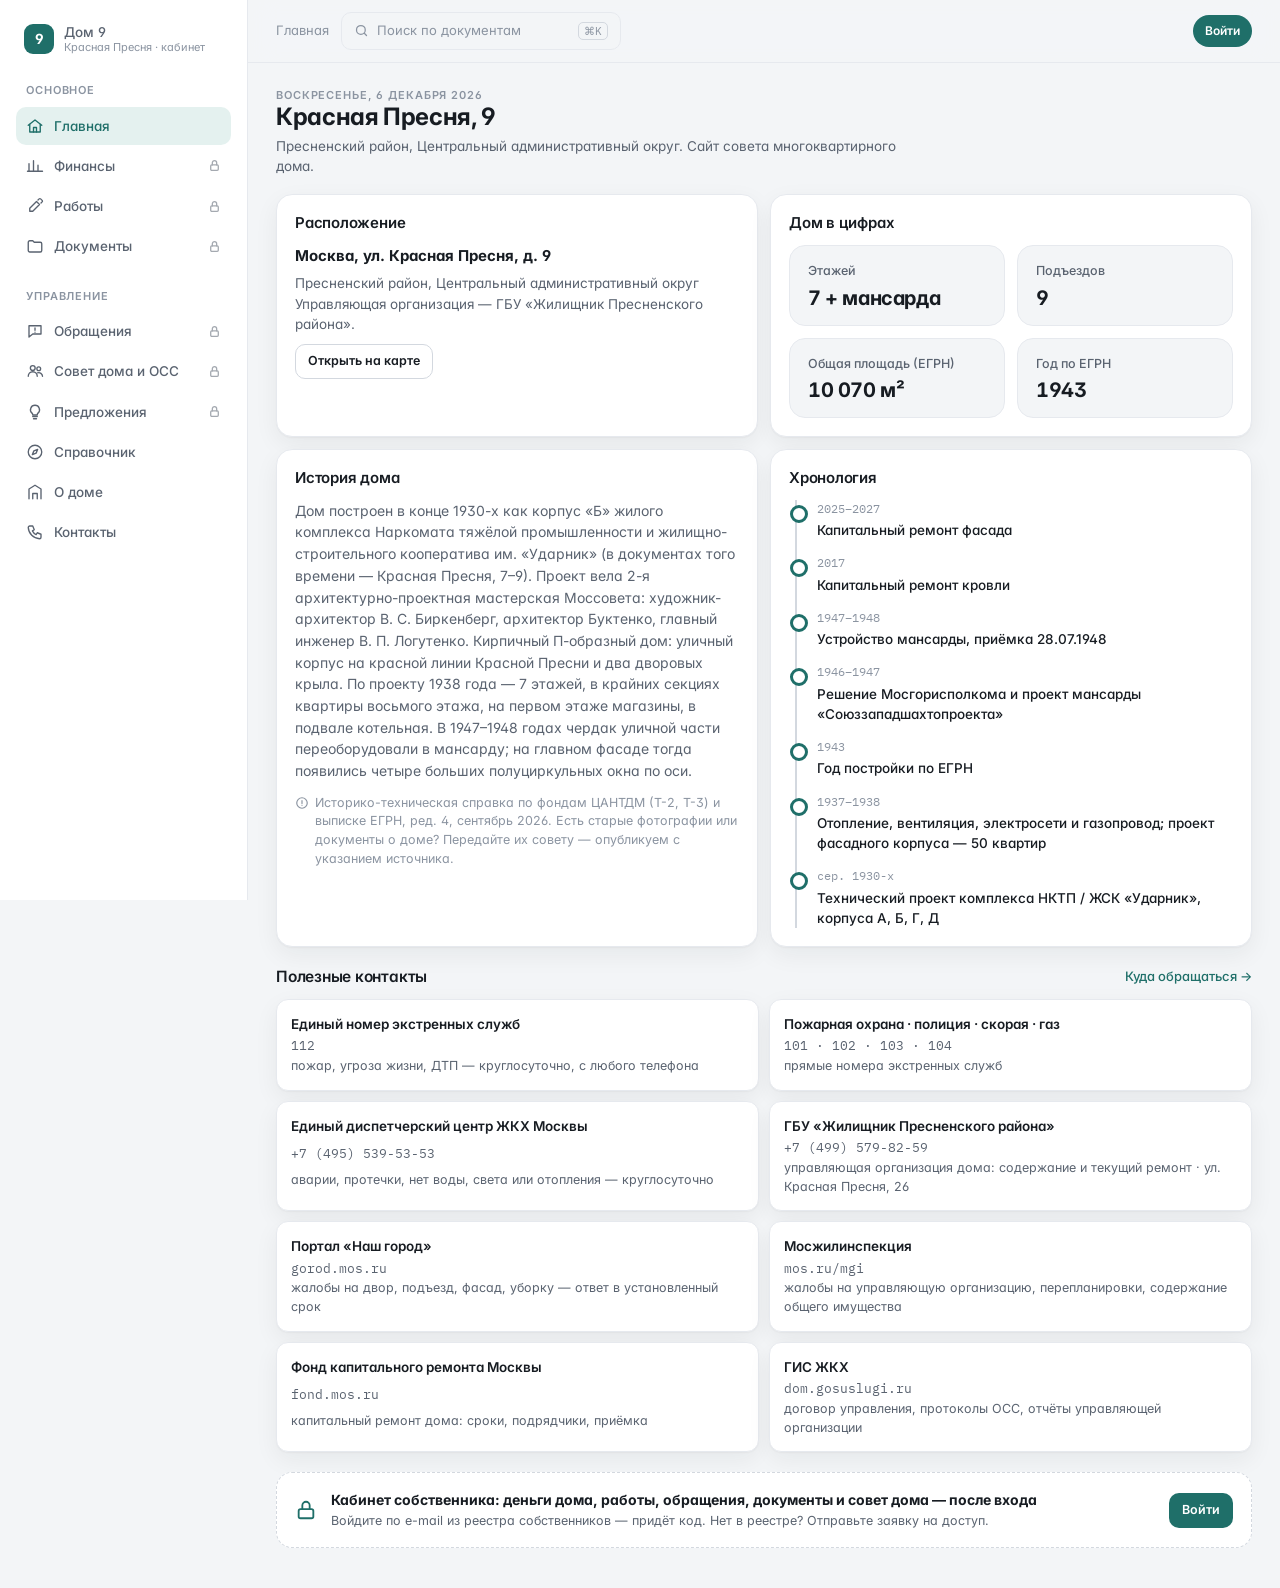
==== index.html @ 130601ab "Сайт: site_index_2026-11-19_1300.html" ====
<!doctype html><html><head><meta charset=utf8><meta name=viewport content="width=device-width,initial-scale=1,viewport-fit=cover"><style>:root{color-scheme:light;box-sizing:border-box;padding-top:env(safe-area-inset-top,0px);padding-bottom:env(safe-area-inset-bottom,0px)}html{scroll-padding-top:env(safe-area-inset-top,0px)}body{margin:0;padding:0;font:14px -apple-system,BlinkMacSystemFont,sans-serif;background:#fff;color:#000}img{max-width:100%}[hidden]:not([hidden=until-found i]){display:none!important}</style></head><body>
<title>Кабинет · Красная Пресня, 9</title>
<meta name="robots" content="noindex,nofollow">
<meta name="description" content="Кабинет собственников дома Красная Пресня, 9: деньги дома, работы, обращения.">
<link rel="icon" type="image/svg+xml" href="[data-uri]">
<link rel="alternate icon" type="image/png" sizes="32x32" href="[data-uri]">
<link rel="apple-touch-icon" href="[data-uri]">
<meta name="theme-color" content="#1F6F69">
<meta name="apple-mobile-web-app-title" content="Кабинет">
<link rel="stylesheet" href="https://fonts.googleapis.com/css2?family=Inter:wght@400;500;600;700&family=IBM+Plex+Mono:wght@400;500&display=swap">
<style>
/* Layout: app shell in the reference style — left sidebar (≥1024px) / floating bottom dock (narrower), white cards on a cool light ground, one teal accent, amber as the second chart series, soft shadows, 16px radii */
:root{
  --bg:#F3F5F7; --bg-2:#FFFFFF; --bg-3:#EEF1F4; --bg-4:#E2E6EB;
  --fg:#171C22; --fg-2:#5A6370; --fg-3:#8B94A1; --line:#E6E9EE; --line-2:#D3D8DF;
  --ink:#171C22; --ink-fg:#FFFFFF;
  --accent:#1F6F69; --accent-2:#2A8C84; --accent-soft:#E4F1EF; --accent-deep:#164F4B; --accent-fg:#FFFFFF;
  --ok:#1E8A5E; --ok-soft:#DFF3EA; --warn:#B7791F; --warn-soft:#FBEFD9; --crit:#C6423A; --crit-soft:#FBE3E1; --info:#2F6FD1; --info-soft:#E3ECFB;
  --s1:#128E80; --s2:#B8863A; --s1-soft:rgba(18,142,128,.10); --s1-mid:#57B0A5; --s1-light:#9FD0C9; --s1-pale:#CFE3DF; --grid:#EAEDF1;
  --dock:rgba(255,255,255,.86); --shadow:0 1px 2px rgba(23,28,34,.04),0 8px 24px rgba(23,28,34,.06); --shadow-2:0 12px 40px rgba(23,28,34,.12);
  --font:'Inter',system-ui,-apple-system,'Segoe UI',Roboto,sans-serif;
  --font-mono:'IBM Plex Mono',ui-monospace,SFMono-Regular,Menlo,monospace;
  --r:16px; --r-s:12px; --r-xs:8px;
}
@media (prefers-color-scheme:dark){ :root:not([data-theme="light"]){
  --bg:#0F1316; --bg-2:#171C21; --bg-3:#1F252B; --bg-4:#2A323A;
  --fg:#EEF1F4; --fg-2:#B2BAC4; --fg-3:#7F8995; --line:#262D34; --line-2:#37404A;
  --ink:#EEF1F4; --ink-fg:#0F1316;
  --accent:#4FB3A9; --accent-2:#6CC4BA; --accent-soft:#16302D; --accent-deep:#0E2A27; --accent-fg:#0F1316;
  --ok:#4CC38A; --ok-soft:#153224; --warn:#E3A44A; --warn-soft:#3A2A10; --crit:#F0716A; --crit-soft:#3E1B19; --info:#6FA3F2; --info-soft:#15263F;
  --s1:#3FB5A7; --s2:#B8863A; --s1-soft:rgba(63,181,167,.14); --s1-mid:#2E8A7F; --s1-light:#22615B; --s1-pale:#1B4541; --grid:#242B32;
  --dock:rgba(23,28,33,.86); --shadow:0 1px 2px rgba(0,0,0,.4),0 8px 24px rgba(0,0,0,.35); --shadow-2:0 12px 40px rgba(0,0,0,.5);
  color-scheme:dark;
}}
:root[data-theme="dark"]{
  --bg:#0F1316; --bg-2:#171C21; --bg-3:#1F252B; --bg-4:#2A323A;
  --fg:#EEF1F4; --fg-2:#B2BAC4; --fg-3:#7F8995; --line:#262D34; --line-2:#37404A;
  --ink:#EEF1F4; --ink-fg:#0F1316;
  --accent:#4FB3A9; --accent-2:#6CC4BA; --accent-soft:#16302D; --accent-deep:#0E2A27; --accent-fg:#0F1316;
  --ok:#4CC38A; --ok-soft:#153224; --warn:#E3A44A; --warn-soft:#3A2A10; --crit:#F0716A; --crit-soft:#3E1B19; --info:#6FA3F2; --info-soft:#15263F;
  --s1:#3FB5A7; --s2:#B8863A; --s1-soft:rgba(63,181,167,.14); --s1-mid:#2E8A7F; --s1-light:#22615B; --s1-pale:#1B4541; --grid:#242B32;
  --dock:rgba(23,28,33,.86); --shadow:0 1px 2px rgba(0,0,0,.4),0 8px 24px rgba(0,0,0,.35); --shadow-2:0 12px 40px rgba(0,0,0,.5);
  color-scheme:dark;
}
*{box-sizing:border-box}
html{scroll-behavior:smooth}
body{margin:0;background:var(--bg);color:var(--fg);font-family:var(--font);font-size:14.5px;line-height:1.5;-webkit-font-smoothing:antialiased;overflow-x:hidden;font-feature-settings:"cv11","ss01"}
a{color:inherit}
h1,h2,h3,h4{margin:0;letter-spacing:-.015em;text-wrap:balance;font-weight:600}
h1{font-size:24px;line-height:1.2;font-weight:700}
h2{font-size:15.5px;line-height:1.3}
h3{font-size:14.5px;line-height:1.3}
p{margin:0}
button{font:inherit;color:inherit}
:focus-visible{outline:2px solid var(--accent-2);outline-offset:2px;border-radius:6px}
@media (prefers-reduced-motion:reduce){*,*::before,*::after{animation:none!important;transition:none!important} html{scroll-behavior:auto}}
.num{font-variant-numeric:tabular-nums}
.mono{font-family:var(--font-mono);font-variant-numeric:tabular-nums}
.muted{color:var(--fg-2)}
.small{font-size:12.5px;color:var(--fg-3)}
.eyebrow{font-size:11px;font-weight:600;letter-spacing:.08em;text-transform:uppercase;color:var(--fg-3)}

/* ===== App shell ===== */
.app{display:grid;grid-template-columns:1fr;min-height:100vh}
.app>div{min-width:0}
.side{display:none}
.top{position:sticky;top:env(safe-area-inset-top,0px);z-index:40;background:color-mix(in srgb,var(--bg) 88%,transparent);backdrop-filter:blur(14px) saturate(1.3);-webkit-backdrop-filter:blur(14px) saturate(1.3);border-bottom:1px solid var(--line)}
.top-in{max-width:1180px;margin:0 auto;padding:10px 16px;display:flex;align-items:center;gap:12px;min-height:58px}
.brand{display:flex;align-items:center;gap:10px;font-weight:700;font-size:14.5px;line-height:1.1;text-decoration:none}
.mark{width:30px;height:30px;border-radius:9px;background:var(--accent);color:#fff;display:grid;place-items:center;font-weight:700;font-size:14px;flex:none;letter-spacing:-.02em}
.brand small{display:block;font-weight:400;font-size:11px;color:var(--fg-3);margin-top:2px}
.crumbs{margin-left:auto;font-size:13px;color:var(--fg-3);display:none}
.user{display:flex;align-items:center;gap:8px;margin-left:auto}
.role{font-size:12px;padding:6px 11px;border-radius:999px;background:var(--bg-3);color:var(--fg-2);border:1px solid transparent;cursor:pointer;white-space:nowrap;font-weight:500}
.role.on{background:var(--accent-soft);color:var(--accent);border-color:transparent}
.avatar{width:34px;height:34px;border-radius:50%;background:var(--accent-deep);color:#fff;display:grid;place-items:center;font-weight:600;font-size:12px;flex:none}
.top-search{display:none}
@media (max-width:480px){.brand small{display:none}.role span.long{display:none}}

main{max-width:1180px;margin:0 auto;padding:20px 16px 120px;min-height:70vh;width:100%}
@media (min-width:1024px){
  .app{grid-template-columns:248px 1fr}
  .side{display:flex;flex-direction:column;gap:22px;position:sticky;top:0;height:100vh;padding:20px 16px calc(20px + env(safe-area-inset-bottom,0px));background:var(--bg-2);border-right:1px solid var(--line);overflow:auto}
  .top{position:sticky}
  .top-in{max-width:none;padding:12px 28px}
  .top .brand{display:none}
  .crumbs{display:block;margin-left:0}
  .top-search{display:flex;align-items:center;gap:8px;background:var(--bg);border:1px solid var(--line);border-radius:10px;padding:8px 12px;width:280px;font-size:13px;color:var(--fg-3)}
  .top-search svg{width:15px;height:15px}
  .top-search kbd{margin-left:auto;font:11px var(--font-mono);color:var(--fg-3);border:1px solid var(--line-2);border-radius:5px;padding:1px 5px}
  main{padding:24px 28px 40px;max-width:1280px;margin:0}
  .dock{display:none}
}
.side .brand{padding:4px 8px 6px}
.side .grp{display:grid;gap:2px}
.side .grp .eyebrow{padding:0 10px 6px}
.side a{display:flex;align-items:center;gap:10px;padding:9px 10px;border-radius:10px;text-decoration:none;font-size:13.5px;font-weight:500;color:var(--fg-2);transition:background .15s,color .15s}
.side a svg{width:18px;height:18px;stroke:currentColor;fill:none;stroke-width:1.8;stroke-linecap:round;stroke-linejoin:round;flex:none}
.side a:hover{background:var(--bg-3);color:var(--fg)}
.side a.on{background:var(--accent-soft);color:var(--accent)}
.side a .cnt{margin-left:auto;font-size:11px;font-weight:600;background:var(--crit);color:#fff;border-radius:999px;padding:1px 7px}
.side .help{margin-top:auto;background:var(--accent-deep);color:#fff;border-radius:14px;padding:14px;display:grid;gap:8px;font-size:12.5px}
.side .help b{font-weight:600;font-size:13px}
.side .help .btn{background:#fff;color:var(--accent-deep);border:none;padding:8px 12px;font-size:12.5px;justify-self:start}
:root[data-theme="dark"] .side .help,:root:not([data-theme="light"]) .side .help{color:var(--fg)}
.side .help .btn{color:#164F4B}
.side .foot{display:grid;gap:2px}

.view{animation:vin .32s cubic-bezier(.2,.7,.2,1) both}
@keyframes vin{from{opacity:0;transform:translateY(8px)}to{opacity:1;transform:none}}
.stagger>*{animation:vin .4s cubic-bezier(.2,.7,.2,1) both}
.stagger>*:nth-child(2){animation-delay:.05s}.stagger>*:nth-child(3){animation-delay:.1s}.stagger>*:nth-child(4){animation-delay:.15s}.stagger>*:nth-child(5){animation-delay:.2s}.stagger>*:nth-child(6){animation-delay:.25s}.stagger>*:nth-child(7){animation-delay:.3s}.stagger>*:nth-child(8){animation-delay:.35s}
.page-head{display:flex;flex-wrap:wrap;align-items:flex-end;justify-content:space-between;gap:10px 20px;margin-bottom:18px}
.page-head .lead{color:var(--fg-2);max-width:72ch;font-size:13.5px;margin-top:4px}
.sec{margin-top:20px;display:grid;gap:12px}
.sec-h{display:flex;align-items:center;justify-content:space-between;gap:12px;flex-wrap:wrap}
.link{background:none;border:none;padding:0;color:var(--accent);font-size:13px;cursor:pointer;text-decoration:none;font-weight:500}
.link:hover{text-decoration:underline}

/* ===== Cards ===== */
.card{background:var(--bg-2);border:1px solid var(--line);border-radius:var(--r);padding:18px;box-shadow:var(--shadow)}
.card-h{display:flex;align-items:center;justify-content:space-between;gap:10px;margin-bottom:12px}
.card-h h2{font-size:15px}
.card-h .sub{font-size:12px;color:var(--fg-3);margin-top:2px}
.pill{display:inline-flex;align-items:center;gap:6px;border:1px solid var(--line);border-radius:999px;padding:5px 10px;font-size:12px;color:var(--fg-2);background:var(--bg-2);white-space:nowrap}
.pill svg{width:12px;height:12px}
.grid{display:grid;gap:12px}
.g2{grid-template-columns:1fr 1fr}.g3{grid-template-columns:repeat(3,1fr)}.g4{grid-template-columns:repeat(4,1fr)}
.g21{grid-template-columns:1.6fr 1fr}.g12{grid-template-columns:1fr 1.6fr}
@media (max-width:1100px){.g21,.g12{grid-template-columns:1fr}}
@media (max-width:900px){.g3,.g4{grid-template-columns:1fr 1fr}}
@media (max-width:560px){.g2,.g3,.g4{grid-template-columns:1fr}.g4.keep2,.g3.keep2{grid-template-columns:1fr 1fr}}
.tile{background:var(--bg-2);border:1px solid var(--line);border-radius:var(--r);padding:16px 18px;display:grid;gap:6px;min-width:0;box-shadow:var(--shadow);position:relative}
.tile .l{font-size:12.5px;color:var(--fg-2);font-weight:500}
.tile .v{font-size:24px;font-weight:700;letter-spacing:-.02em;line-height:1.1;font-variant-numeric:tabular-nums}
.tile .d{font-size:12px;color:var(--fg-3);line-height:1.3}
.tile .row2{display:flex;align-items:center;justify-content:space-between;gap:10px}
.tile .spark{height:34px}
.tile .spark svg{width:100%;height:100%;display:block}
.delta{display:inline-flex;align-items:center;gap:4px;font-size:11.5px;font-weight:600;padding:3px 8px;border-radius:999px;background:var(--ok-soft);color:var(--ok);white-space:nowrap}
.delta.dn{background:var(--crit-soft);color:var(--crit)}
.delta.nt{background:var(--bg-3);color:var(--fg-2)}
.chip{display:inline-flex;align-items:center;gap:6px;padding:3px 9px;border-radius:999px;font-size:11.5px;font-weight:600;white-space:nowrap;height:23px;line-height:1}
.chip::before{content:"";width:6px;height:6px;border-radius:50%;background:currentColor;flex:none}
.chip.ok{background:var(--ok-soft);color:var(--ok)}.chip.warn{background:var(--warn-soft);color:var(--warn)}.chip.crit{background:var(--crit-soft);color:var(--crit)}.chip.info{background:var(--info-soft);color:var(--info)}
.chip.plain{background:var(--bg-3);color:var(--fg-2)}.chip.plain::before{display:none}
.tag{font-size:11.5px;padding:2px 8px;border-radius:6px;background:var(--bg-3);color:var(--fg-2);font-weight:500;white-space:nowrap}
.tag.red{background:var(--accent-soft);color:var(--accent)}
.tags{display:flex;flex-wrap:wrap;gap:6px}
.btn{display:inline-flex;align-items:center;justify-content:center;gap:8px;padding:10px 16px;border-radius:12px;font-weight:600;font-size:13.5px;text-decoration:none;border:1px solid transparent;cursor:pointer;transition:transform .12s,background .15s,box-shadow .15s;white-space:nowrap}
.btn:active{transform:translateY(1px)}
.btn-primary{background:var(--accent);color:var(--accent-fg)}
.btn-primary:hover{background:var(--accent-2)}
.btn-ghost{background:var(--bg-2);border-color:var(--line-2);color:var(--fg)}
.btn-ghost:hover{border-color:var(--fg-3)}
.btn-sm{padding:7px 12px;font-size:12.5px;border-radius:10px}
.actions{display:flex;flex-wrap:wrap;gap:8px}
.qa{display:grid;grid-template-columns:repeat(5,1fr);gap:10px}
@media (max-width:700px){.qa{grid-template-columns:repeat(3,1fr)}}
@media (max-width:420px){.qa{grid-template-columns:repeat(2,1fr)}}
.qa button{display:grid;gap:10px;justify-items:start;padding:14px;border-radius:var(--r-s);border:1px solid var(--line);background:var(--bg-2);cursor:pointer;text-align:left;font-size:13px;font-weight:500;transition:border-color .15s,transform .15s,box-shadow .15s;box-shadow:var(--shadow)}
.qa button:hover{border-color:var(--accent);transform:translateY(-1px)}
.qa .ic{width:32px;height:32px;border-radius:9px;background:var(--accent-soft);color:var(--accent);display:grid;place-items:center}
.qa svg{width:18px;height:18px;stroke:currentColor;fill:none;stroke-width:1.8;stroke-linecap:round;stroke-linejoin:round}

/* ===== Lists ===== */
.rows{display:grid}
.row{display:grid;grid-template-columns:1fr auto;gap:4px 12px;padding:12px 0;border-top:1px solid var(--line);cursor:pointer;align-items:start}
.row:first-child{border-top:none;padding-top:0}
.row:last-child{padding-bottom:0}
.row .t{font-weight:600;font-size:14px}
.row .d{grid-column:1/-1;font-size:12.5px;color:var(--fg-2)}
.row .m{grid-column:1/-1;display:flex;flex-wrap:wrap;gap:6px;margin-top:4px}
.row:hover .t{color:var(--accent)}
a.row{color:inherit;text-decoration:none}
.rp-k{display:grid;grid-template-columns:repeat(3,1fr);gap:8px;margin-bottom:14px}.rp-k button{all:unset;cursor:pointer;border-radius:12px;padding:10px 12px;background:var(--bg);border:1px solid var(--line);display:grid;gap:2px}.rp-k b{font-size:24px;font-weight:700;line-height:1}.rp-k span{font-size:12px;color:var(--fg-2)}.rp-k .u b{color:var(--crit)}.rp-k .i b{color:var(--warn)}.rp-k .n b{color:var(--fg-2)}
.rp-od{color:var(--crit);font-weight:600}
.rec{display:grid;grid-template-columns:auto 1fr auto;gap:2px 12px;padding:11px 0;border-top:1px solid var(--line);align-items:start}
.rec:first-child{border-top:none;padding-top:0}
.rec:last-child{padding-bottom:0}
.rec .ic{width:34px;height:34px;border-radius:10px;background:var(--bg-3);display:grid;place-items:center;color:var(--fg-2);grid-row:span 2}
.rec .ic.warn{background:var(--warn-soft);color:var(--warn)}.rec .ic.crit{background:var(--crit-soft);color:var(--crit)}.rec .ic.ok{background:var(--ok-soft);color:var(--ok)}.rec .ic.info{background:var(--info-soft);color:var(--info)}
.rec .ic svg{width:17px;height:17px;stroke:currentColor;fill:none;stroke-width:1.9;stroke-linecap:round;stroke-linejoin:round}
.rec .t{font-weight:600;font-size:13.5px}
.rec .s{grid-column:2;font-size:12.5px;color:var(--fg-2)}
.rec .v{font-weight:600;font-variant-numeric:tabular-nums;font-size:13px;white-space:nowrap;text-align:right;grid-row:span 2;align-self:start}
.tl{list-style:none;padding:0;margin:0;border-left:2px solid var(--line-2);margin-left:6px}
.tl li{position:relative;padding:0 0 14px 20px;display:grid;gap:3px}
.tl li::before{content:"";position:absolute;left:-7px;top:5px;width:12px;height:12px;border-radius:50%;background:var(--bg-2);border:3px solid var(--accent)}
.tl li:last-child{padding-bottom:0}
.tl .dt{font-family:var(--font-mono);font-size:11.5px;color:var(--fg-3)}
.tl .ev{font-size:13.5px;font-weight:500}

/* ===== Charts ===== */
.chart-card{display:grid;gap:12px}
.legend{display:flex;gap:14px;font-size:12px;color:var(--fg-2);flex-wrap:wrap}
.legend i{display:inline-block;width:9px;height:9px;border-radius:50%;margin-right:6px;vertical-align:0}
.seg{display:inline-flex;background:var(--bg-3);border-radius:10px;padding:3px;gap:2px}
.seg button{border:none;background:transparent;padding:5px 11px;border-radius:8px;font-size:12.5px;font-weight:500;color:var(--fg-2);cursor:pointer;transition:background .15s,color .15s}
.seg button.on{background:var(--bg-2);color:var(--fg);box-shadow:0 1px 3px rgba(0,0,0,.08)}
.chart{position:relative;overflow-x:auto;overflow-y:hidden}
.chart svg{width:100%;height:auto;display:block;overflow:visible}
@media (max-width:640px){.chart svg{min-width:600px}}
@media (max-width:560px){.hide-m{display:none}.tbl th,.tbl td{padding:8px 6px;font-size:13px}}
.tip{position:absolute;pointer-events:none;background:var(--bg-2);color:var(--fg);border:1px solid var(--line);box-shadow:var(--shadow-2);font-size:12px;padding:9px 11px;border-radius:10px;white-space:nowrap;transform:translate(-50%,14px);opacity:0;transition:opacity .12s;font-variant-numeric:tabular-nums;z-index:5;line-height:1.45}
.tip.on{opacity:1}
.tip.r{transform:translate(-100%,14px)}
.tip.l{transform:translate(0,14px)}
.tip b{font-weight:600}
.tip i{display:inline-block;width:8px;height:8px;border-radius:50%;margin-right:6px;vertical-align:0}
.tip .h{color:var(--fg-3);font-weight:500;margin-bottom:3px}
.bar{transform-origin:bottom;animation:grow .6s cubic-bezier(.2,.7,.2,1) both}
@keyframes grow{from{transform:scaleY(0)}to{transform:scaleY(1)}}
.hbar{transform-origin:left;animation:growx .6s cubic-bezier(.2,.7,.2,1) both}
@keyframes growx{from{transform:scaleX(0)}to{transform:scaleX(1)}}
.draw{stroke-dasharray:3000;stroke-dashoffset:3000;animation:draw 1.4s ease-out forwards}
@keyframes draw{to{stroke-dashoffset:0}}
.fadein{animation:fade .9s ease-out .45s both}
@keyframes fade{from{opacity:0}to{opacity:1}}
.tbl-wrap{overflow-x:auto}
.tbl{width:100%;border-collapse:collapse;font-size:13.5px;font-variant-numeric:tabular-nums}
.tbl th,.tbl td{padding:9px 10px;border-bottom:1px solid var(--line);text-align:right;vertical-align:top}
.tbl th:first-child,.tbl td:first-child{text-align:left}
.tbl th{color:var(--fg-3);font-weight:500;font-size:12px;white-space:nowrap}
.tbl td.l{text-align:left}
.ops .op{display:grid;grid-template-columns:auto 1fr auto;gap:2px 12px;padding:11px 0;border-top:1px solid var(--line);cursor:pointer;align-items:start}
.ops .op:first-child{border-top:none;padding-top:0}
.ops .dt{font-family:var(--font-mono);font-size:12px;color:var(--fg-3);padding-top:2px;width:52px}
.ops .who{font-weight:600;font-size:13.5px;min-width:0}
.ops .what{grid-column:2;font-size:12.5px;color:var(--fg-2)}
.ops .sum{font-weight:600;font-variant-numeric:tabular-nums;text-align:right;white-space:nowrap}
.ops .sum.in{color:var(--ok)}
.ops .st{grid-column:3;justify-self:end}
.ops .op:hover .who{color:var(--accent)}
.hb{display:grid;grid-template-columns:minmax(150px,1.3fr) 3fr auto;gap:8px 10px;align-items:center;font-size:12.5px}
.hb .n{min-width:0;line-height:1.2}
.hb .b{height:10px;background:var(--bg-3);border-radius:5px;overflow:hidden}
.hb .b i{display:block;height:100%;background:var(--s1);border-radius:5px}
.hb .v{font-variant-numeric:tabular-nums;color:var(--fg-2);white-space:nowrap;font-size:12px}
@media (max-width:560px){.hb{grid-template-columns:1fr auto}.hb .b{grid-column:1/-1}}
.gauge{display:grid;grid-template-columns:auto 1fr;gap:16px;align-items:center}
@media (max-width:420px){.gauge{grid-template-columns:1fr}}
.gauge svg{width:150px;height:150px}
.gauge .tick{opacity:0;animation:fade .3s ease-out both}
.gauge ul{list-style:none;margin:0;padding:0;display:grid;gap:8px;font-size:12.5px;color:var(--fg-2)}
.gauge li{display:flex;gap:8px;align-items:flex-start}
.gauge li i{width:8px;height:8px;border-radius:50%;background:var(--accent);flex:none;margin-top:6px}
.gauge li i.warn{background:var(--warn)}.gauge li i.crit{background:var(--crit)}
.donut{display:grid;grid-template-columns:auto 1fr;gap:16px;align-items:center}
@media (max-width:420px){.donut{grid-template-columns:1fr}}
.donut svg{width:160px;height:160px}
.donut .seg-p{transition:opacity .15s;cursor:pointer}
.donut ul{list-style:none;margin:0;padding:0;display:grid;gap:7px;font-size:12.5px}
.donut li{display:grid;grid-template-columns:auto 1fr auto;gap:8px;align-items:center;color:var(--fg-2)}
.donut li i{width:9px;height:9px;border-radius:50%}
.donut li b{color:var(--fg);font-weight:600;font-variant-numeric:tabular-nums}
.sankey .ribbon{transition:opacity .15s}
.sankey:hover .ribbon{opacity:.35}
.sankey .ribbon:hover{opacity:.95}

/* ===== Works ===== */
.work{display:grid;gap:10px;cursor:pointer;transition:transform .15s,border-color .15s,box-shadow .15s}
.work:hover{transform:translateY(-2px);border-color:var(--accent);box-shadow:var(--shadow-2)}
.work .h{display:flex;justify-content:space-between;gap:10px;align-items:flex-start}
.work .h h3{font-size:14.5px}
.work .meta{display:grid;grid-template-columns:auto 1fr;gap:3px 10px;font-size:12.5px;margin:0}
.work .meta dt{color:var(--fg-3)}.work .meta dd{margin:0}
.prog{height:6px;background:var(--bg-3);border-radius:3px;overflow:hidden}
.prog i{display:block;height:100%;background:var(--accent);border-radius:3px;transform-origin:left;animation:growx .8s cubic-bezier(.2,.7,.2,1) both}
.prog i.warn{background:var(--warn)}.prog i.ok{background:var(--ok)}

/* ===== Docs ===== */
.search{display:flex;align-items:center;gap:10px;background:var(--bg-2);border:1px solid var(--line-2);border-radius:12px;padding:10px 14px;box-shadow:var(--shadow)}
.search input{flex:1;border:none;background:transparent;font:inherit;font-size:14.5px;color:var(--fg);outline:none;min-width:0}
.search svg{width:18px;height:18px;color:var(--fg-3);flex:none}
.filters{display:flex;flex-wrap:wrap;gap:6px}
.filters button{border:1px solid var(--line-2);background:var(--bg-2);border-radius:999px;padding:5px 11px;font-size:12.5px;cursor:pointer;color:var(--fg-2);font-weight:500}
.filters button.on{background:var(--accent);color:var(--accent-fg);border-color:var(--accent)}
.doc{display:grid;grid-template-columns:auto 1fr auto;gap:2px 12px;padding:11px 0;border-top:1px solid var(--line);align-items:start;text-decoration:none}
.doc:first-child{border-top:none;padding-top:0}
.doc .ic{width:36px;height:36px;border-radius:10px;background:var(--bg-3);display:grid;place-items:center;font-family:var(--font-mono);font-size:10px;font-weight:600;color:var(--fg-2)}
.doc .n{font-weight:600;font-size:13.5px}
.doc .s{grid-column:2;font-size:12.5px;color:var(--fg-2)}
.doc .dt{font-family:var(--font-mono);font-size:11.5px;color:var(--fg-3);white-space:nowrap}
.doc:hover .n{color:var(--accent)}
.folders{display:grid;grid-template-columns:repeat(4,1fr);gap:10px}
@media (max-width:900px){.folders{grid-template-columns:repeat(2,1fr)}}
.folder{display:grid;gap:4px;padding:14px;border:1px solid var(--line);border-radius:var(--r-s);background:var(--bg-2);text-decoration:none;min-width:0;transition:border-color .15s;box-shadow:var(--shadow)}
.folder:hover{border-color:var(--accent)}
.folder .fn{font-family:var(--font-mono);font-size:11px;color:var(--fg-3)}
.folder b{font-weight:600;font-size:13.5px}
.folder span{font-size:12px;color:var(--fg-2)}

/* ===== More ===== */
.menu{display:grid;gap:8px}
.menu button{display:grid;grid-template-columns:auto 1fr auto;align-items:center;gap:12px;padding:14px 16px;background:var(--bg-2);border:1px solid var(--line);border-radius:var(--r-s);cursor:pointer;text-align:left;transition:border-color .15s;box-shadow:var(--shadow)}
.menu button:hover{border-color:var(--accent)}
.menu .ico{width:36px;height:36px;border-radius:10px;background:var(--accent-soft);color:var(--accent);display:grid;place-items:center}
.menu .ico svg{width:19px;height:19px;stroke:currentColor;fill:none;stroke-width:1.8;stroke-linecap:round;stroke-linejoin:round}
.menu b{display:block;font-weight:600;font-size:14px}
.menu span{font-size:12.5px;color:var(--fg-2)}
.menu .arr{color:var(--fg-3)}
.back{display:inline-flex;align-items:center;gap:6px;background:none;border:none;padding:0;color:var(--fg-2);cursor:pointer;font-size:13px;margin-bottom:12px}
.form{display:grid;gap:12px}
.field{display:grid;gap:5px}
.field label{font-size:12.5px;color:var(--fg-2);font-weight:500}
.field input,.field select,.field textarea{width:100%;padding:10px 12px;border:1px solid var(--line-2);border-radius:10px;background:var(--bg);color:var(--fg);font:inherit;font-size:14px}
.field input:focus,.field select:focus,.field textarea:focus{outline:none;border-color:var(--accent);box-shadow:0 0 0 3px var(--accent-soft)}
.field textarea{min-height:90px;resize:vertical}
.done{padding:14px;border-radius:var(--r-s);background:var(--ok-soft);font-size:13.5px;display:grid;gap:6px}
.side a.lk::after{content:'';width:13px;height:13px;margin-left:auto;background:currentColor;opacity:.55;-webkit-mask:url("data:image/svg+xml,%3Csvg xmlns='http://www.w3.org/2000/svg' viewBox='0 0 24 24' fill='none' stroke='black' stroke-width='2.4' stroke-linecap='round'%3E%3Crect x='5' y='11' width='14' height='10' rx='2'/%3E%3Cpath d='M8 11V7a4 4 0 0 1 8 0v4'/%3E%3C/svg%3E") center/contain no-repeat;mask:url("data:image/svg+xml,%3Csvg xmlns='http://www.w3.org/2000/svg' viewBox='0 0 24 24' fill='none' stroke='black' stroke-width='2.4' stroke-linecap='round'%3E%3Crect x='5' y='11' width='14' height='10' rx='2'/%3E%3Cpath d='M8 11V7a4 4 0 0 1 8 0v4'/%3E%3C/svg%3E") center/contain no-repeat}
.dock button.lk::after{content:'';position:absolute;top:5px;right:calc(50% - 19px);width:11px;height:11px;background:currentColor;-webkit-mask:url("data:image/svg+xml,%3Csvg xmlns='http://www.w3.org/2000/svg' viewBox='0 0 24 24' fill='none' stroke='black' stroke-width='2.4' stroke-linecap='round'%3E%3Crect x='5' y='11' width='14' height='10' rx='2'/%3E%3Cpath d='M8 11V7a4 4 0 0 1 8 0v4'/%3E%3C/svg%3E") center/contain no-repeat;mask:url("data:image/svg+xml,%3Csvg xmlns='http://www.w3.org/2000/svg' viewBox='0 0 24 24' fill='none' stroke='black' stroke-width='2.4' stroke-linecap='round'%3E%3Crect x='5' y='11' width='14' height='10' rx='2'/%3E%3Cpath d='M8 11V7a4 4 0 0 1 8 0v4'/%3E%3C/svg%3E") center/contain no-repeat}
.menu button.lk .arr::before{content:'';display:inline-block;margin-right:6px;vertical-align:-1px;opacity:.6;width:11px;height:11px;background:currentColor;-webkit-mask:url("data:image/svg+xml,%3Csvg xmlns='http://www.w3.org/2000/svg' viewBox='0 0 24 24' fill='none' stroke='black' stroke-width='2.4' stroke-linecap='round'%3E%3Crect x='5' y='11' width='14' height='10' rx='2'/%3E%3Cpath d='M8 11V7a4 4 0 0 1 8 0v4'/%3E%3C/svg%3E") center/contain no-repeat;mask:url("data:image/svg+xml,%3Csvg xmlns='http://www.w3.org/2000/svg' viewBox='0 0 24 24' fill='none' stroke='black' stroke-width='2.4' stroke-linecap='round'%3E%3Crect x='5' y='11' width='14' height='10' rx='2'/%3E%3Cpath d='M8 11V7a4 4 0 0 1 8 0v4'/%3E%3C/svg%3E") center/contain no-repeat}
.done.bad{background:var(--crit-soft);color:var(--crit)}
.role.cta{background:var(--accent);color:#fff;font-weight:600}
.btn[disabled]{opacity:.7;cursor:progress}
.note{font-size:12.5px;color:var(--fg-3);display:flex;gap:6px;align-items:flex-start}
.note svg{width:14px;height:14px;flex:none;margin-top:2px}
.callout{background:var(--accent-soft);border-radius:var(--r-s);padding:12px 14px;font-size:13px;display:flex;gap:10px;color:var(--fg)}
.callout svg{width:18px;height:18px;flex:none;color:var(--accent);margin-top:1px}
.dir{display:grid;gap:10px}
.dir .it{display:grid;gap:4px;padding:14px;border:1px solid var(--line);border-radius:var(--r-s);background:var(--bg-2);box-shadow:var(--shadow)}
.dir .it b{font-weight:600;font-size:14px}
.dir .it span{font-size:13px;color:var(--fg-2)}
.dir .it .esc{font-size:12.5px;color:var(--fg-3)}
.contacts{display:grid;grid-template-columns:repeat(2,1fr);gap:10px}
@media (max-width:640px){.contacts{grid-template-columns:1fr}}
.contact{padding:14px;border:1px solid var(--line);border-radius:var(--r-s);background:var(--bg-2);display:grid;gap:2px;font-size:13.5px;box-shadow:var(--shadow)}
.contact b{font-weight:600}
.contact .tel{font-family:var(--font-mono);user-select:all}
.contact span{color:var(--fg-2);font-size:12.5px}

/* ===== Dock (narrow screens) ===== */
.dock{position:fixed;left:50%;transform:translateX(-50%);bottom:calc(14px + env(safe-area-inset-bottom,0px));z-index:50;display:flex;gap:2px;padding:6px;background:var(--dock);backdrop-filter:blur(18px) saturate(1.4);-webkit-backdrop-filter:blur(18px) saturate(1.4);border:1px solid var(--line);border-radius:22px;box-shadow:var(--shadow-2);width:min(560px,calc(100% - 24px))}
.dock button{flex:1;display:grid;justify-items:center;gap:3px;padding:8px 4px 6px;border:none;background:transparent;border-radius:16px;cursor:pointer;color:var(--fg-3);font-size:11px;font-weight:600;position:relative;transition:color .2s,background .2s}
.dock button svg{width:22px;height:22px;stroke:currentColor;fill:none;stroke-width:1.8;stroke-linecap:round;stroke-linejoin:round;transition:transform .2s}
.dock button.on{color:var(--accent);background:var(--accent-soft)}
.dock button.on svg{transform:translateY(-1px)}
.dock button:hover{color:var(--fg)}

/* ===== Sheet ===== */
.scrim{position:fixed;inset:0;background:rgba(10,12,16,.45);z-index:60;opacity:0;transition:opacity .25s}
.scrim.on{opacity:1}
.sheet{position:fixed;left:50%;bottom:0;transform:translate(-50%,105%);width:min(680px,100%);max-height:88vh;overflow:auto;background:var(--bg-2);border-radius:20px 20px 0 0;z-index:61;padding:14px 22px calc(24px + env(safe-area-inset-bottom,0px));transition:transform .32s cubic-bezier(.2,.7,.2,1);box-shadow:var(--shadow-2)}
.sheet.on{transform:translate(-50%,0)}
.sheet .grab{width:40px;height:4px;border-radius:2px;background:var(--line-2);margin:0 auto 14px}
.sheet h2{font-size:18px;margin-bottom:6px;font-weight:700}
.sheet dl{display:grid;grid-template-columns:auto 1fr;gap:6px 14px;font-size:13.5px;margin:12px 0}
.sheet dt{color:var(--fg-3)}.sheet dd{margin:0;min-width:0;overflow-wrap:anywhere}
.flow{display:flex;flex-wrap:wrap;gap:4px;align-items:center;font-size:12px}
.flow span{padding:3px 8px;border-radius:6px;background:var(--bg-3)}
.flow span.done{background:var(--ok-soft);color:var(--ok)}
.flow span.miss{background:var(--crit-soft);color:var(--crit)}
.flow i{color:var(--fg-3);font-style:normal}
.dl{display:inline-flex;align-items:center;gap:6px;padding:7px 11px;border-radius:9px;border:1px solid var(--line-2);text-decoration:none;font-size:12.5px;font-weight:500;background:var(--bg-2)}
.dl:hover{border-color:var(--accent)}
.dl svg{width:13px;height:13px;color:var(--fg-3)}
.dl.miss{border-style:dashed;color:var(--fg-3)}
.links{display:flex;flex-wrap:wrap;gap:6px}
.sheet .close{position:absolute;top:12px;right:14px;width:32px;height:32px;border-radius:50%;border:none;background:var(--bg-3);cursor:pointer;display:grid;place-items:center}
.sheet .close svg{width:16px;height:16px}
.toast{position:fixed;left:50%;transform:translate(-50%,20px);bottom:calc(90px + env(safe-area-inset-bottom,0px));background:var(--ink);color:var(--ink-fg);padding:10px 16px;border-radius:12px;font-size:13.5px;z-index:70;opacity:0;transition:opacity .2s,transform .2s;pointer-events:none}
.toast.on{opacity:1;transform:translate(-50%,0)}
@media (min-width:1024px){.dock{display:none}}
@media (max-width:560px){.tile .v{font-size:20px}}
.seg button{white-space:nowrap}
.ch-scroll{overflow-x:auto;padding-bottom:6px}
.ch-grid{border-collapse:separate;border-spacing:3px;margin:0 auto}
.ch-grid td,.ch-grid th{padding:0}
.ch-fl{font:500 11px var(--font-mono);color:var(--fg-3);width:22px;text-align:center}
.ch-gap{width:18px}.ch-pdiv{width:6px}
.ch-cell{position:relative;width:46px;height:34px;border:1px solid transparent;border-radius:8px;font:600 12.5px var(--font);color:var(--fg);cursor:pointer;display:flex;align-items:center;justify-content:center;transition:transform .12s,box-shadow .12s,opacity .12s}
.ch-cell:hover{transform:translateY(-1px);box-shadow:var(--shadow)}
.ch-cell.wide{width:auto;min-width:64px;padding:0 10px;height:32px;font-size:12px}
.ch-cell.c-empty{background:transparent;cursor:default;box-shadow:none;transform:none}
.c-one{background:var(--accent-soft)}.c-share{background:var(--warn-soft)}.c-gov{background:var(--bg-4)}.c-miss{background:var(--crit-soft);color:var(--crit)}.c-com{background:var(--info-soft)}
.ch-cell.hit{outline:2px solid var(--accent);outline-offset:1px}.ch-cell.dim{opacity:.22}
.ch-ph{position:absolute;top:4px;right:4px;width:6px;height:6px;border-radius:50%;background:var(--accent)}
.ch-porch{text-align:center;padding-top:6px!important}.ch-porch b{display:block;font-size:12px}.ch-porch span{font:400 10.5px var(--font-mono);color:var(--fg-3)}
.ch-legend{display:flex;flex-wrap:wrap;gap:14px;font-size:12px;color:var(--fg-2);margin-bottom:12px}.ch-legend i{display:inline-block;width:12px;height:12px;border-radius:4px;margin-right:6px;vertical-align:-2px}.ch-legend i.ch-dot{width:8px;height:8px;border-radius:50%;background:var(--accent);vertical-align:0}
.ch-sub{font-size:12px;color:var(--fg-3);margin:16px 0 8px}.ch-nonres{display:flex;flex-wrap:wrap;gap:6px}
.ch-grp{text-align:center;padding:0 0 6px!important;border-bottom:2px solid var(--line-2)}.ch-grp b{display:block;font-size:12.5px}.ch-grp span{display:block;font-size:11px;color:var(--fg-3);font-weight:500}
.ch-void,.ch-vd{height:34px;border-radius:8px;background:repeating-linear-gradient(135deg,transparent 0 5px,var(--line) 5px 6px);opacity:.55}
.ch-vd{display:inline-block;width:14px;height:10px;vertical-align:-1px;border-radius:3px}
.ch-cell.wide{width:100%;min-width:46px}
.ch-r-tw .ch-cell{border-radius:14px 14px 6px 6px;border:1.5px solid var(--accent)}
.ch-r-m .ch-cell{border-radius:12px 12px 6px 6px;border:1px dashed var(--accent)}
.ch-r-tw .ch-void,.ch-r-m .ch-void{background:none}
.ch-r-b td{padding-top:8px}
.ch-band{display:flex;flex-wrap:wrap;align-items:center;gap:6px;padding:6px 8px;border-radius:10px;background:var(--bg-3)}.ch-band>span{font-size:11.5px;color:var(--fg-2);margin-right:4px}.ch-band .ch-cell{width:auto;padding:0 10px}
.ch-band.one{padding:0;background:none;display:grid;gap:2px}.ch-band.one>span{font-size:10.5px;color:var(--fg-3);text-align:center}.ch-band.one .ch-cell{width:100%}
.model-card{padding:0;overflow:hidden}.model-card iframe{display:block;width:100%;height:calc(100dvh - 240px);min-height:520px;border:0;background:var(--bg)}
.lock{display:flex;align-items:center;gap:14px;padding:16px 18px;border:1px dashed var(--line-2);border-radius:var(--r);background:var(--bg-2)}
.lock svg{width:22px;height:22px;flex:none;color:var(--accent)}.lock div{display:grid;gap:2px;flex:1}.lock b{font-size:14px}.lock span{font-size:12.5px;color:var(--fg-2)}
@media (max-width:640px){.lock{flex-wrap:wrap}}
</style>

<div class="app">
<aside class="side" id="side">
  <a class="brand" href="#home"><span class="mark">9</span><span>Дом 9<small>Красная Пресня · кабинет</small></span></a>
  <div class="grp"><span class="eyebrow">Основное</span>
    <a href="#home" data-nav="home"><svg viewBox="0 0 24 24"><path d="M3 11 12 4l9 7"/><path d="M5 10v10h14V10"/><path d="M10 20v-6h4v6"/></svg>Главная</a>
    <a href="#finance" data-nav="finance"><svg viewBox="0 0 24 24"><path d="M4 19V9M10 19V5M16 19v-8M22 19H2"/></svg>Финансы</a>
    <a href="#works" data-nav="works"><svg viewBox="0 0 24 24"><path d="m14 6 4 4-9 9H5v-4z"/><path d="m16 4 1.5-1.5a1.4 1.4 0 0 1 2 0l2 2a1.4 1.4 0 0 1 0 2L20 8"/></svg>Работы</a>
    <a href="#docs" data-nav="docs"><svg viewBox="0 0 24 24"><path d="M3 7a2 2 0 0 1 2-2h4l2 2h8a2 2 0 0 1 2 2v9a2 2 0 0 1-2 2H5a2 2 0 0 1-2-2z"/></svg>Документы</a>
  </div>
  <div class="grp"><span class="eyebrow">Управление</span>
    <a href="#more/appeals" data-nav="more/appeals"><svg viewBox="0 0 24 24"><path d="M4 5h16v11H9l-5 4z"/><path d="M12 8v3M12 13.5h.01"/></svg>Обращения<span class="cnt" id="cntAppeals"></span></a>
    <a href="#more/council" data-nav="more/council"><svg viewBox="0 0 24 24"><circle cx="9" cy="8" r="3.2"/><path d="M3 19a6 6 0 0 1 12 0"/><circle cx="17" cy="9" r="2.5"/><path d="M15.5 14.5A5 5 0 0 1 22 19"/></svg>Совет дома и ОСС</a>
    <a href="#more/ideas" data-nav="more/ideas"><svg viewBox="0 0 24 24"><path d="M9 18h6M10 21h4"/><path d="M12 3a6 6 0 0 0-4 10.5c.7.6 1 1.3 1 2.5h6c0-1.2.3-1.9 1-2.5A6 6 0 0 0 12 3z"/></svg>Предложения</a>
    <a href="#more/directory" data-nav="more/directory"><svg viewBox="0 0 24 24"><circle cx="12" cy="12" r="9"/><path d="m15.5 8.5-2 5-5 2 2-5z"/></svg>Справочник</a>
    <a href="#more/about" data-nav="more/about"><svg viewBox="0 0 24 24"><path d="M4 21V8l8-5 8 5v13"/><path d="M9 21v-7h6v7"/></svg>О доме</a>
    <a href="#more/contacts" data-nav="more/contacts"><svg viewBox="0 0 24 24"><path d="M5 4h4l2 5-2.5 1.5a11 11 0 0 0 5 5L15 13l5 2v4a2 2 0 0 1-2 2A16 16 0 0 1 3 6a2 2 0 0 1 2-2z"/></svg>Контакты</a>
  </div>
  <div class="help"><b>Вопрос председателю</b><span>Конфиденциально, без ФИО и номера квартиры. Ответ придёт в кабинет.</span><button class="btn btn-sm" data-go="more/anon">Написать</button></div>
  <div class="foot">
    <a href="#more/replies" data-nav="more/replies" class="cnl" hidden><svg viewBox="0 0 24 24"><path d="M4 4h16v16H4z"/><path d="m4 6 8 6 8-6"/></svg>Проекты писем</a>
    <a href="#more/chess" data-nav="more/chess" class="cnl" hidden><svg viewBox="0 0 24 24"><rect x="3" y="3" width="18" height="18" rx="2"/><path d="M3 9h18M3 15h18M9 3v18M15 3v18"/></svg>Шахматка</a>
    <a href="#more/model" data-nav="more/model" class="cnl" hidden><svg viewBox="0 0 24 24"><path d="M12 3 3 8l9 5 9-5z"/><path d="M3 8v8l9 5 9-5V8"/><path d="M12 13v8"/></svg>3D-модель</a>
    <a href="#more/admin" data-nav="more/admin" id="admLink" hidden><svg viewBox="0 0 24 24"><path d="M12 3 4 6v6c0 5 3.5 8 8 9 4.5-1 8-4 8-9V6z"/><path d="m9 12 2 2 4-4"/></svg>Администрирование</a>
    <a href="#more/profile" data-nav="more/profile"><svg viewBox="0 0 24 24"><circle cx="12" cy="8" r="4"/><path d="M4 21a8 8 0 0 1 16 0"/></svg>Профиль и уведомления</a>
  </div>
</aside>
<div>
<header class="top" id="top">
  <div class="top-in">
    <a class="brand" href="#home"><span class="mark">9</span><span>Дом 9<small>Красная Пресня · кабинет собственника</small></span></a>
    <span class="crumbs" id="crumbs">Главная</span>
    <div class="top-search" data-go="docs"><svg viewBox="0 0 24 24" fill="none" stroke="currentColor" stroke-width="2" stroke-linecap="round"><circle cx="11" cy="11" r="7"/><path d="m20 20-3.5-3.5"/></svg>Поиск по документам<kbd>⌘K</kbd></div>
    <div class="user">
      <button class="role" id="roleBtn" title="Вход и роль"><span class="long" id="roleLong"></span><span id="roleName">Войти</span></button>
      <span class="avatar" id="avatar" hidden></span>
    </div>
  </div>
</header>
<main id="view" aria-live="polite"></main>
</div>
</div>

<nav class="dock" id="dock" aria-label="Основные разделы">
  <button data-go="home"><svg viewBox="0 0 24 24"><path d="M3 11 12 4l9 7"/><path d="M5 10v10h14V10"/><path d="M10 20v-6h4v6"/></svg>Главная</button>
  <button data-go="finance"><svg viewBox="0 0 24 24"><path d="M4 19V9M10 19V5M16 19v-8M22 19H2"/></svg>Финансы</button>
  <button data-go="works"><svg viewBox="0 0 24 24"><path d="m14 6 4 4-9 9H5v-4z"/><path d="m16 4 1.5-1.5a1.4 1.4 0 0 1 2 0l2 2a1.4 1.4 0 0 1 0 2L20 8"/></svg>Работы</button>
  <button data-go="docs"><svg viewBox="0 0 24 24"><path d="M3 7a2 2 0 0 1 2-2h4l2 2h8a2 2 0 0 1 2 2v9a2 2 0 0 1-2 2H5a2 2 0 0 1-2-2z"/></svg>Документы</button>
  <button data-go="more"><svg viewBox="0 0 24 24"><circle cx="5" cy="12" r="1.6"/><circle cx="12" cy="12" r="1.6"/><circle cx="19" cy="12" r="1.6"/></svg>Ещё</button>
</nav>

<div class="scrim" id="scrim" hidden></div>
<div class="sheet" id="sheet" role="dialog" aria-modal="true" hidden>
  <div class="grab"></div>
  <button class="close" id="sheetClose" aria-label="Закрыть"><svg viewBox="0 0 24 24" fill="none" stroke="currentColor" stroke-width="2.2" stroke-linecap="round"><path d="M6 6l12 12M18 6 6 18"/></svg></button>
  <div id="sheetBody"></div>
</div>
<div class="toast" id="toast"></div>

<script>
(function(){
'use strict';
/* ================= DATA (реальные данные по актам сверки, реестрам ПП и переписке совета дома) ================= */
const DRIVE='https://drive.google.com/';
const F=id=>DRIVE+'file/d/'+id+'/view';
const FOLD=id=>DRIVE+'drive/folders/'+id;
let folders={},files={},META={updatedAt:'',lastDoc:'2026-01-01',lastAct:'2026-01-01',balAct:0,rate:550000,source:''},MONTHS=[],YEARS=[],CONTRACTORS=[],NOTES2026={},OPS2026=[],WORKS=[],APPEALS=[],EVENTS=[],DOCS=[],TAGS=[],DIRECTORY=[],
  STATUS_EXTRA=[],DATES=[],DATES_COUNCIL=[],TODO=[],TRANSP=[],OSS=[],COUNCIL={lead:'',rows:[]},ABOUT={lead:'',tiles:[],property:[]},CONTACTS=[],DEFECTS={},BASE_GROUPS={},API='',GENERATED='',LOCATION={},HISTORY={facts:[]},CHESS=null,REPLIES=null;
/* AUTH: {token,email,name,flat,role:'owner'|'council'|'admin'} — выдаётся сервером (Apps Script) после входа по коду */
let AUTH=null;
const SESSION_KEY='dom9.session';
try{AUTH=JSON.parse(localStorage.getItem(SESSION_KEY)||'null');}catch(e){AUTH=null;}
function applyData(d){
  if(!d)return;
  const m={meta:v=>META=Object.assign({},META,v),months:v=>MONTHS=v,years:v=>YEARS=v,contractors:v=>CONTRACTORS=v,notes2026:v=>NOTES2026=v,ops2026:v=>OPS2026=v,
    works:v=>WORKS=v,appeals:v=>APPEALS=v,events:v=>EVENTS=v,docs:v=>DOCS=v,tags:v=>TAGS=v,directory:v=>DIRECTORY=v,status_extra:v=>STATUS_EXTRA=v,dates:v=>DATES=v,
    dates_council:v=>DATES_COUNCIL=v,docs_council:v=>DOCS=DOCS.concat(v.map(x=>Object.assign({council:true},x))),todo:v=>TODO=v,transparency:v=>TRANSP=v,oss:v=>OSS=v,council:v=>COUNCIL=v,
    about:v=>ABOUT=v,contacts:v=>CONTACTS=v,defects:v=>DEFECTS=v,base_groups:v=>BASE_GROUPS=v,folders:v=>folders=v,files:v=>files=v,api:v=>{if(v)API=v;},generatedAt:v=>GENERATED=v,location:v=>LOCATION=v,history:v=>HISTORY=v,chess:v=>CHESS=v,replies:v=>REPLIES=v};
  ['public','closed','council'].forEach(tier=>{const t=d[tier];if(t)Object.keys(t).forEach(k=>{if(m[k])m[k](t[k]);});});
  Object.keys(d).forEach(k=>{if(m[k]&&!['public','closed','council'].includes(k))m[k](d[k]);});
  const fac=WORKS.find(w=>w.id==='facade');
  if(fac&&DEFECTS&&DEFECTS.total){fac.stl=DEFECTS.total+' замечаний · '+DEFECTS.emergency+' аварийных';}
}
const $=s=>document.querySelector(s);
const view=$('#view'),dock=$('#dock'),crumbs=$('#crumbs');
let state={role:'council',range:'24',docQ:'',docTag:''};
try{const s=JSON.parse(localStorage.getItem('dom9.state')||'{}');Object.assign(state,s);}catch(e){}
function save(){try{localStorage.setItem('dom9.state',JSON.stringify(state));}catch(e){}}
const fmt=n=>{const a=Math.abs(n);const s=Math.round(a).toString().replace(/\B(?=(\d{3})+(?!\d))/g,' ');return (n<0?'−':'')+s+' ₽';};
const fmtM=n=>(n/1e6).toFixed(n>=1e7?1:2).replace('.',',')+' млн ₽';
const fmtK=n=>Math.round(n/1000).toString().replace(/\B(?=(\d{3})+(?!\d))/g,' ')+' тыс.';
const esc=s=>String(s).replace(/[&<>"]/g,c=>({'&':'&amp;','<':'&lt;','>':'&gt;','"':'&quot;'}[c]));
const monthName=k=>{const [y,m]=k.split('-');return ['янв','фев','мар','апр','май','июн','июл','авг','сен','окт','ноя','дек'][+m-1]+' '+y.slice(2);};
const monthFull=k=>{const [y,m]=k.split('-');return ['Январь','Февраль','Март','Апрель','Май','Июнь','Июль','Август','Сентябрь','Октябрь','Ноябрь','Декабрь'][+m-1]+' '+y;};
function chip(st){const m={ok:'ok',warn:'warn',crit:'crit',info:'info',full:'ok',part:'warn',noact:'warn',unk:'crit',est:'crit',auto:'info'};return m[st]||'plain';}
const stLabel={full:'Первичка полная',part:'Нет акта / договора',noact:'Акт не найден',unk:'Не подтверждено',est:'ПП запрошено',auto:'По договору, акт ожидается'};
const plural=(n,f)=>{const a=n%10,b=n%100;return n+' '+(b>=11&&b<=19?f[2]:a===1?f[0]:a>=2&&a<=4?f[1]:f[2]);};
const docIcon='<svg viewBox="0 0 24 24" fill="none" stroke="currentColor" stroke-width="2"><path d="M6 3h8l4 4v14H6z"/><path d="M14 3v4h4"/></svg>';
const folderIcon='<svg viewBox="0 0 24 24" fill="none" stroke="currentColor" stroke-width="2"><path d="M3 7a2 2 0 0 1 2-2h4l2 2h8a2 2 0 0 1 2 2v9a2 2 0 0 1-2 2H5a2 2 0 0 1-2-2z"/></svg>';
const infoIcon='<svg viewBox="0 0 24 24" fill="none" stroke="currentColor" stroke-width="2" stroke-linecap="round"><circle cx="12" cy="12" r="9"/><path d="M12 8v5M12 16h.01"/></svg>';
const I={warn:'<svg viewBox="0 0 24 24"><path d="M12 9v4M12 17h.01"/><path d="M10.3 4.5 2.8 17.5A2 2 0 0 0 4.5 20.5h15a2 2 0 0 0 1.7-3L13.7 4.5a2 2 0 0 0-3.4 0z"/></svg>',
 doc:'<svg viewBox="0 0 24 24"><path d="M6 3h8l4 4v14H6z"/><path d="M14 3v4h4M9 13h6M9 17h6"/></svg>',
 cal:'<svg viewBox="0 0 24 24"><rect x="3" y="5" width="18" height="16" rx="2"/><path d="M3 10h18M8 3v4M16 3v4"/></svg>',
 pay:'<svg viewBox="0 0 24 24"><rect x="2" y="6" width="20" height="13" rx="2"/><path d="M2 11h20M6 15h4"/></svg>',
 shield:'<svg viewBox="0 0 24 24"><path d="M12 3 4 6v6c0 5 3.5 8 8 9 4.5-1 8-4 8-9V6z"/><path d="m9 12 2 2 4-4"/></svg>',
 check:'<svg viewBox="0 0 24 24"><path d="M20 6 9 17l-5-5"/></svg>',
 bug:'<svg viewBox="0 0 24 24"><path d="M8 9a4 4 0 0 1 8 0v6a4 4 0 0 1-8 0z"/><path d="M4 12h4M16 12h4M5 7l3 2M19 7l-3 2M5 17l3-2M19 17l-3-2"/></svg>'};
// cumulative series
// Производные величины пересчитываются при загрузке новых данных (recompute)
let cum,LAST,TOT_INC,TOT_EXP,BAL_ACT,BAL_CALC,INC2026,EXP2026,UNK,RECOVERED,confirmedShare,last12,last12inc,SANKEY,DONUT,LASTDOC,GROUPS_LIVE,CONTR_LIVE,SPENT_LIVE,PP_LIVE,YEARS_LIVE,
    LASTKEY,LASTINC_KEY,CALC_DATE,INC_AFTER,EXP_AFTER,N_AUTO,N_ACTS,Y_AUTO,Y_ACTS,INC_PREV_SAME,EXP_PREV_SAME,OPS_LIVE,NEXT_KEY,AFTER_LABEL,PP_YEAR;
const endOfMonth=k=>{const [y,m]=k.split('-').map(Number);return k+'-'+String(new Date(y,m,0).getDate()).padStart(2,'0');};
const nextKey=k=>{let [y,m]=k.split('-').map(Number);m++;if(m>12){m=1;y++;}return y+'-'+String(m).padStart(2,'0');};
// Автоначисление: за каждый завершённый месяц после последнего подписанного акта сверки подставляется плата по договору (META.rate),
// если в данных нет корректировки (строка с начислением > 0 или флаг 'fixed'). Акт за текущий незавершённый месяц ещё не выставлен — не начисляется.
function monthsLive(){
  const rate=META.rate||550000;const now=new Date();const prev=new Date(now.getFullYear(),now.getMonth(),0);
  const lastComplete=prev.getFullYear()+'-'+String(prev.getMonth()+1).padStart(2,'0');
  const rows=MONTHS.map(r=>r.slice());const idx=new Map(rows.map((r,i)=>[r[0],i]));
  for(let k=nextKey(META.lastAct.slice(0,7));k<=lastComplete;k=nextKey(k)){
    if(idx.has(k)){const r=rows[idx.get(k)];if(!(r[1]>0)&&r[4]!=='fixed'){r[1]=rate;r[4]='auto';}}
    else{rows.push([k,rate,0,0,'auto']);idx.set(k,rows.length-1);}
  }
  return rows;
}
const keyOf=w=>String(w).replace(/[«»"]/g,'').replace(/^(ИП|ООО)\s+/,'').split(/\s+/)[0].replace(/ё/g,'е').toLowerCase();
const INC2025=6600000,EXP2025=4652691.78;
const GROUP_OF_NAME=w=>/Карапетян|Мурсалимов|Гришин/.test(w)?'Ремонт подъездов':/Киселёв|Киселев|Агафонов|Жигаев/.test(w)?'Окна и остекление':/Яблокова/.test(w)?'Двери и козырьки':/Руднев/.test(w)?'Видеонаблюдение и связь':/Баранов|Путилов|Табак|Баусервис/.test(w)?'Материалы':'Экспертизы, ОСС, прочее';
const dateRu=iso=>iso?iso.split('-').reverse().join('.'):'';
function recompute(){
  if(!MONTHS.length||!META.lastAct)return;
  let x=0,y=0;cum=monthsLive().map(m=>{x+=m[1];y+=m[2];return {k:m[0],inc:m[1],exp:m[2],ci:x,ce:y,bal:x-y,est:m[3]||0,flag:m[4]};});
  LAST=cum[cum.length-1];LASTKEY=LAST.k;TOT_INC=LAST.ci;TOT_EXP=LAST.ce;BAL_ACT=META.balAct;
  LASTINC_KEY=cum.filter(m=>m.inc>0).pop().k;NEXT_KEY=nextKey(LASTINC_KEY);
  // расчётное сальдо: подписанный акт сверки + начисления (в т.ч. автоматические) − оплаты после даты акта
  const after=cum.filter(m=>m.k>META.lastAct.slice(0,7));INC_AFTER=after.reduce((s,m)=>s+m.inc,0);EXP_AFTER=after.reduce((s,m)=>s+m.exp,0);
  BAL_CALC=Math.round((META.balAct+INC_AFTER-EXP_AFTER)*100)/100;
  { // сальдо по месяцам привязываем к подписанному акту сверки (округления актов за 2022–2025 ≈ 1 ₽)
    const am=cum.find(m=>m.k===META.lastAct.slice(0,7));if(am){const off=META.balAct-am.bal;cum.forEach(m=>{m.bal=Math.round((m.bal+off)*100)/100;});}}
  if(!cum.length)return;
  const autos=cum.filter(m=>m.flag==='auto');N_AUTO=autos.length;N_ACTS=cum.filter(m=>m.inc>0&&m.flag!=='auto').length;
  CALC_DATE=autos.length&&endOfMonth(autos[autos.length-1].k)>META.lastDoc?endOfMonth(autos[autos.length-1].k):META.lastDoc;
  const Y=LASTKEY.slice(0,4),PY=String(+Y-1),MM=LASTKEY.slice(5),MI=LASTINC_KEY.slice(5);
  AFTER_LABEL=after.length>1?monthFull(after[0].k).split(' ')[0].toLowerCase()+' – '+monthFull(LASTKEY).toLowerCase():monthFull(LASTKEY).toLowerCase();
  PP_YEAR=OPS2026.filter(o=>o.sum<0&&/^ПП/.test(o.n)).length;
  INC2026=cum.filter(m=>m.k.startsWith(Y)).reduce((s,m)=>s+m.inc,0);EXP2026=cum.filter(m=>m.k.startsWith(Y)).reduce((s,m)=>s+m.exp,0);
  Y_AUTO=autos.filter(m=>m.k.startsWith(Y)).length;Y_ACTS=cum.filter(m=>m.k.startsWith(Y)&&m.inc>0&&m.flag!=='auto').length;
  INC_PREV_SAME=cum.filter(m=>m.k.startsWith(PY)&&m.k.slice(5)<=MI).reduce((s,m)=>s+m.inc,0);EXP_PREV_SAME=cum.filter(m=>m.k.startsWith(PY)&&m.k.slice(5)<=MM).reduce((s,m)=>s+m.exp,0);
  OPS_LIVE=OPS2026.concat(autos.map(m=>{const mn=monthFull(m.k).split(' ')[0].toLowerCase();return {d:endOfMonth(m.k).slice(8)+'.'+m.k.slice(5),n:'Акт № '+(+m.k.slice(5)),who:'ООО «Брендон»',what:'Начисление по договору, '+mn+' — подставлено автоматически, акт и акт сверки ожидаются',sum:m.inc,st:'auto',links:[],miss:['акт об оказанных услугах № '+(+m.k.slice(5)),'акт сверки за '+mn],act:'начислено автоматически по договору № 11/22 ('+fmt(m.inc)+'/мес.)'};}));
  const dk=o=>{const [dd,mm]=o.d.split('.');return (+mm)*100+(+dd);};OPS_LIVE=OPS_LIVE.map((o,i)=>[o,i]).sort((p,q)=>dk(p[0])-dk(q[0])||p[1]-q[1]).map(p=>p[0]);
  UNK=OPS2026.filter(o=>o.sum<0&&(o.st==='unk'||o.st==='est')).reduce((s,o)=>s-o.sum,0);
  RECOVERED=1761911.72;
  confirmedShare=EXP2026?Math.round((EXP2026-UNK)/EXP2026*100):100;
  last12=cum.slice(-12);last12inc=cum.slice(-13,-1);
  // группы расходов 2022–2025 + операции текущего года по контрагентам
  const g=Object.assign({},BASE_GROUPS);
  OPS2026.filter(o=>o.sum<0).forEach(o=>{const k=o.g||GROUP_OF_NAME(o.who);g[k]=(g[k]||0)-o.sum;});
  const spent=Object.values(g).reduce((s,v)=>s+v,0);const bal=TOT_INC-spent;
  const order=Object.entries(g).sort((p,q)=>q[1]-p[1]);
  SANKEY=order.map(e=>[e[0],e[1],'s1']).concat([['Сальдо на '+dateRu(CALC_DATE),bal,'ok']]);
  GROUPS_LIVE=order.slice();SPENT_LIVE=spent;
  // контрагенты: база 2022–2025 + операции текущего года
  const cm=new Map();CONTRACTORS.forEach(c=>cm.set(keyOf(c[0]),{name:c[0],sum:c[1],pp:c[2],note:c[3]}));
  OPS2026.filter(o=>o.sum<0).forEach(o=>{const k=keyOf(o.who);const e=cm.get(k);if(e){e.sum+=-o.sum;e.pp+=1;if(NOTES2026[o.who.replace(/^(ИП|ООО)\s+/,'').replace(/[«»]/g,'').split(/\s+/)[0]])e.note2=NOTES2026[o.who.replace(/^(ИП|ООО)\s+/,'').replace(/[«»]/g,'').split(/\s+/)[0]];}else{const short=o.who.replace(/^(ИП|ООО)\s+/,'').replace(/[«»]/g,'').split(/\s+/)[0];cm.set(k,{name:o.who,sum:-o.sum,pp:1,note:NOTES2026[short]||'2026'});}});
  CONTR_LIVE=[...cm.values()].sort((p,q)=>q.sum-p.sum);PP_LIVE=CONTR_LIVE.reduce((s,c)=>s+c.pp,0);
  YEARS_LIVE=YEARS.filter(y=>!String(y.y).startsWith(LASTKEY.slice(0,4))).concat([{y:LASTKEY.slice(0,4)+' · по '+dateRu(CALC_DATE),who:META.authorized||'',per:'по актам сверки, ПП'+(N_AUTO?' и начислению по договору':''),inc:INC2026,exp:EXP2026,bal:BAL_CALC}]);
  const pick=n=>g[n]||0;
  DONUT=[['Ремонт подъездов',pick('Ремонт подъездов'),'var(--s1)'],['Материалы',pick('Материалы'),'var(--s1-mid)'],['Окна и остекление',pick('Окна и остекление'),'var(--s1-light)'],['Двери, козырьки, видеонаблюдение',pick('Двери и козырьки')+pick('Видеонаблюдение и связь'),'var(--s1-pale)'],['Уполномоченное лицо, совет, экспертизы, прочее',pick('Услуги уполномоченного лица')+pick('Вознаграждение совета')+pick('Экспертизы, ОСС, прочее'),'var(--bg-4)']];
  LASTDOC=dateRu(META.lastDoc);
}
/* ================= CHART BUILDERS ================= */
function spark(vals,color,delay){
  const W=120,H=34,n=vals.length,max=Math.max(...vals,1),gw=W/n,bw=Math.max(3,gw-3);
  let s='<svg viewBox="0 0 '+W+' '+H+'" aria-hidden="true">';
  vals.forEach((v,i)=>{const h=Math.max(2,v/max*(H-2));const x=i*gw+(gw-bw)/2;s+='<rect class="bar" style="animation-delay:'+((delay||0)+i*30)+'ms" x="'+x.toFixed(1)+'" y="'+(H-h).toFixed(1)+'" width="'+bw.toFixed(1)+'" height="'+h.toFixed(1)+'" rx="2" fill="'+color+'" opacity="'+(i===n-1?1:.45)+'"/>';});
  return s+'</svg>';
}
function gauge(pct,label,bullets){
  const N=44,R=60,cx=75,cy=75,on=Math.round(pct/100*N);
  let s='<svg viewBox="0 0 150 150" role="img" aria-label="'+esc(label)+': '+pct+'%">';
  for(let i=0;i<N;i++){const a=(-90+i*360/N)*Math.PI/180;const x1=cx+Math.cos(a)*(R-7),y1=cy+Math.sin(a)*(R-7),x2=cx+Math.cos(a)*(R+7),y2=cy+Math.sin(a)*(R+7);
    s+='<line class="tick" style="animation-delay:'+(i*18)+'ms" x1="'+x1.toFixed(1)+'" y1="'+y1.toFixed(1)+'" x2="'+x2.toFixed(1)+'" y2="'+y2.toFixed(1)+'" stroke="'+(i<on?'var(--accent)':'var(--bg-4)')+'" stroke-width="3.2" stroke-linecap="round"/>';}
  s+='<text x="75" y="72" text-anchor="middle" font-size="26" font-weight="700" fill="var(--fg)" font-family="var(--font)" style="letter-spacing:-.02em">'+pct+'<tspan font-size="14" font-weight="600"> %</tspan></text><text x="75" y="92" text-anchor="middle" font-size="11" fill="var(--fg-3)" font-family="var(--font)">'+esc(label)+'</text></svg>';
  return '<div class="gauge">'+s+'<ul>'+bullets.map(b=>'<li><i class="'+(b[0]||'')+'"></i><span>'+esc(b[1])+'</span></li>').join('')+'</ul></div>';
}
function donut(items,centerTop,centerSub){
  const total=items.reduce((s,i)=>s+i[1],0);const R=68,r=48,cx=80,cy=80;let a0=-Math.PI/2;const gap=0.035;
  let s='<svg viewBox="0 0 160 160" role="img" aria-label="Структура расходов">';
  items.forEach((it,k)=>{const f=it[1]/total;const a1=a0+f*2*Math.PI;const s0=a0+gap/2,s1=a1-gap/2;const big=(s1-s0)>Math.PI?1:0;
    const p=[cx+R*Math.cos(s0),cy+R*Math.sin(s0),cx+R*Math.cos(s1),cy+R*Math.sin(s1),cx+r*Math.cos(s1),cy+r*Math.sin(s1),cx+r*Math.cos(s0),cy+r*Math.sin(s0)].map(v=>v.toFixed(2));
    s+='<path class="seg-p fadein" style="animation-delay:'+(k*90)+'ms" data-k="'+k+'" d="M'+p[0]+' '+p[1]+' A'+R+' '+R+' 0 '+big+' 1 '+p[2]+' '+p[3]+' L'+p[4]+' '+p[5]+' A'+r+' '+r+' 0 '+big+' 0 '+p[6]+' '+p[7]+' Z" fill="'+it[2]+'"><title>'+esc(it[0])+': '+fmt(it[1])+' · '+(f*100).toFixed(1).replace('.',',')+'%</title></path>';
    a0=a1;});
  s+='<text x="80" y="77" text-anchor="middle" font-size="17" font-weight="700" fill="var(--fg)" font-family="var(--font)" style="letter-spacing:-.02em">'+centerTop+'</text><text x="80" y="93" text-anchor="middle" font-size="10.5" fill="var(--fg-3)" font-family="var(--font)">'+centerSub+'</text></svg>';
  return '<div class="donut">'+s+'<ul>'+items.map(it=>'<li><i style="background:'+it[2]+'"></i><span>'+esc(it[0])+'</span><b>'+(it[1]/total*100).toFixed(1).replace('.',',')+' %</b></li>').join('')+'</ul></div>';
}
function sankey(){
  const W=720,H=360,nx=176,nw=10,rx=450,gap=10,padT=10,minLab=15;
  const total=SANKEY.reduce((s,i)=>s+i[1],0);const period='с 06.2022 по '+dateRu(CALC_DATE);const avail=H-padT*2-gap*(SANKEY.length-1);
  let s='<svg viewBox="0 0 '+W+' '+H+'" role="img" aria-label="Движение средств с июня 2022 по '+dateRu(CALC_DATE)+': начислено, направления расходов и сальдо" class="sankey">';
  s+='<rect x="'+nx+'" y="'+padT+'" width="'+nw+'" height="'+(H-padT*2)+'" rx="4" fill="var(--accent-deep)"/>';
  s+='<text x="'+(nx-12)+'" y="'+(H/2-8)+'" text-anchor="end" font-size="12.5" font-weight="600" fill="var(--fg)" font-family="var(--font)">ООО «Брендон»</text><text x="'+(nx-12)+'" y="'+(H/2+9)+'" text-anchor="end" font-size="11.5" fill="var(--fg-3)" font-family="var(--font)">начислено '+period+'</text><text x="'+(nx-12)+'" y="'+(H/2+27)+'" text-anchor="end" font-size="15" font-weight="700" fill="var(--fg)" font-family="var(--font)" style="letter-spacing:-.02em">'+fmtM(total)+'</text>';
  let ys=padT,yt=padT,prevLab=-99;const ribbons=[],nodes=[],labels=[];
  SANKEY.forEach((it,k)=>{
    const h=it[1]/total*avail;const col=it[2]==='ok'?'var(--ok)':'var(--s1)';
    const y0=ys,y1=yt;const cx1=nx+nw+130,cx2=rx-130;
    ribbons.push('<path class="ribbon fadein" style="animation-delay:'+(k*60)+'ms" d="M'+(nx+nw)+' '+y0.toFixed(1)+' C'+cx1+' '+y0.toFixed(1)+' '+cx2+' '+y1.toFixed(1)+' '+rx+' '+y1.toFixed(1)+' V'+(y1+h).toFixed(1)+' C'+cx2+' '+(y1+h).toFixed(1)+' '+cx1+' '+(y0+h).toFixed(1)+' '+(nx+nw)+' '+(y0+h).toFixed(1)+' Z" fill="'+col+'" fill-opacity=".26"><title>'+esc(it[0])+': '+fmt(it[1])+' · '+(it[1]/total*100).toFixed(1).replace('.',',')+'%</title></path>');
    nodes.push('<rect x="'+rx+'" y="'+y1.toFixed(1)+'" width="'+nw+'" height="'+Math.max(2,h).toFixed(1)+'" rx="3" fill="'+col+'"/>');
    let ly=y1+h/2+4;if(ly<prevLab+minLab)ly=prevLab+minLab;prevLab=ly;
    labels.push('<text x="'+(rx+nw+10)+'" y="'+ly.toFixed(1)+'" font-size="12" font-weight="500" fill="var(--fg)" font-family="var(--font)">'+esc(it[0])+'<tspan fill="var(--fg-3)" font-weight="400"> · '+fmtM(it[1])+'</tspan></text>');
    ys+=h;yt+=h+gap;
  });
  return s+ribbons.join('')+nodes.join('')+labels.join('')+'</svg>';
}
function cumChart(){
  const W=720,H=290,pl=40,pr=14,pt=18,pb=28,pw=W-pl-pr,ph=H-pt-pb;
  const n=cum.length,ymax=Math.max(25e6,Math.ceil(LAST.ci*1.06/5e6)*5e6);
  const x=i=>pl+i/(n-1)*pw, y=v=>pt+ph-v/ymax*ph;
  let s='<svg viewBox="0 0 '+W+' '+H+'" role="img" aria-label="Начислено и оплачено накопительным итогом, июнь 2022 — '+monthFull(LASTKEY).toLowerCase()+'">';
  for(let g=0;g<=ymax;g+=5e6){s+='<line x1="'+pl+'" x2="'+(W-pr)+'" y1="'+y(g)+'" y2="'+y(g)+'" stroke="var(--grid)"/><text x="'+(pl-8)+'" y="'+(y(g)+4)+'" text-anchor="end" font-size="11" fill="var(--fg-3)" font-family="var(--font)">'+(g/1e6)+'</text>';}
  cum.forEach((m,i)=>{if(m.k.endsWith('-01')){s+='<text x="'+x(i)+'" y="'+(H-8)+'" text-anchor="middle" font-size="11" fill="var(--fg-3)" font-family="var(--font)">'+m.k.slice(0,4)+'</text>';}});
  const pi=cum.map((m,i)=>(i?'L':'M')+x(i).toFixed(1)+' '+y(m.ci).toFixed(1)).join(''),pe=cum.map((m,i)=>(i?'L':'M')+x(i).toFixed(1)+' '+y(m.ce).toFixed(1)).join('');
  const area=pi+cum.slice().reverse().map((m,j)=>{const i=n-1-j;return 'L'+x(i).toFixed(1)+' '+y(m.ce).toFixed(1);}).join('')+'Z';
  s+='<path d="'+area+'" fill="var(--s1-soft)" class="fadein"/>';
  s+='<path d="'+pe+'" fill="none" stroke="var(--s2)" stroke-width="2.2" stroke-linejoin="round" stroke-linecap="round" class="draw"/>';
  const fa=cum.findIndex(m=>m.flag==='auto');
  if(fa>0){const solid=cum.slice(0,fa).map((m,i)=>(i?'L':'M')+x(i).toFixed(1)+' '+y(m.ci).toFixed(1)).join('');const dash=cum.slice(fa-1).map((m,j)=>(j?'L':'M')+x(fa-1+j).toFixed(1)+' '+y(m.ci).toFixed(1)).join('');
    s+='<path d="'+solid+'" fill="none" stroke="var(--s1)" stroke-width="2.2" stroke-linejoin="round" stroke-linecap="round" class="draw"/>';
    s+='<path d="'+dash+'" fill="none" stroke="var(--s1)" stroke-width="2.2" stroke-dasharray="4 4" stroke-linecap="round" class="fadein"/>';}
  else s+='<path d="'+pi+'" fill="none" stroke="var(--s1)" stroke-width="2.2" stroke-linejoin="round" stroke-linecap="round" class="draw"/>';
  s+='<circle cx="'+x(n-1)+'" cy="'+y(LAST.ci)+'" r="4.5" fill="var(--s1)" stroke="var(--bg-2)" stroke-width="2"/><circle cx="'+x(n-1)+'" cy="'+y(LAST.ce)+'" r="4.5" fill="var(--s2)" stroke="var(--bg-2)" stroke-width="2"/>';
  s+='<text x="'+(x(n-1)-8)+'" y="'+(y(LAST.ci)-9)+'" text-anchor="end" font-size="11.5" font-weight="600" fill="var(--fg-2)" font-family="var(--font)">'+fmtM(LAST.ci)+'</text>';
  s+='<text x="'+(x(n-1)-8)+'" y="'+(y(LAST.ce)+16)+'" text-anchor="end" font-size="11.5" font-weight="600" fill="var(--fg-2)" font-family="var(--font)">'+fmtM(LAST.ce)+'</text>';
  const ci=cum.findIndex(m=>m.k==='2024-10');
  s+='<line x1="'+x(ci)+'" x2="'+x(ci)+'" y1="'+pt+'" y2="'+(pt+ph)+'" stroke="var(--fg-3)" stroke-dasharray="3 4" opacity=".7"/><text x="'+(x(ci)+6)+'" y="'+(pt+ph-8)+'" font-size="10.5" fill="var(--fg-3)" font-family="var(--font)">24.10.2024 · смена уполномоченного лица</text>';
  s+='<g id="cumHover"></g><rect x="'+pl+'" y="'+pt+'" width="'+pw+'" height="'+ph+'" fill="transparent" data-hover="cum"/></svg>';
  return {svg:s,x,y,pl,pw,n,pt,ph};
}
function flowChart(range){
  const arr=range==='all'?cum:cum.slice(-(+range));
  const W=720,H=250,pl=40,pr=8,pt=14,pb=28,pw=W-pl-pr,ph=H-pt-pb;
  const max=Math.max(...arr.map(m=>Math.max(m.inc,m.exp)));const step=max>1e6?500000:250000;const ymax=Math.ceil(max/step)*step;
  const y=v=>pt+ph-v/ymax*ph;const gw=pw/arr.length;const bw=Math.max(3,Math.min(12,(gw-6)/2));
  let s='<svg width="0" height="0" style="position:absolute"><defs><pattern id="hatch" width="6" height="6" patternUnits="userSpaceOnUse" patternTransform="rotate(45)"><rect width="6" height="6" fill="var(--s2)" opacity=".3"/><line x1="0" y1="0" x2="0" y2="6" stroke="var(--s2)" stroke-width="2.5"/></pattern><pattern id="hatchi" width="6" height="6" patternUnits="userSpaceOnUse" patternTransform="rotate(45)"><rect width="6" height="6" fill="var(--s1)" opacity=".3"/><line x1="0" y1="0" x2="0" y2="6" stroke="var(--s1)" stroke-width="2.5"/></pattern></defs></svg>';
  s+='<svg viewBox="0 0 '+W+' '+H+'" role="img" aria-label="Начисления и оплаты по месяцам">';
  for(let g=0;g<=ymax;g+=step){s+='<line x1="'+pl+'" x2="'+(W-pr)+'" y1="'+y(g)+'" y2="'+y(g)+'" stroke="var(--grid)"/><text x="'+(pl-8)+'" y="'+(y(g)+4)+'" text-anchor="end" font-size="11" fill="var(--fg-3)" font-family="var(--font)">'+(g/1000)+'</text>';}
  const bars=[];
  arr.forEach((m,i)=>{
    const cx=pl+gw*i+gw/2;
    const lab=range==='all'?(m.k.endsWith('-01')?m.k.slice(0,4):''):(arr.length>14?(i%3===0?monthName(m.k):''):monthName(m.k));
    if(lab)s+='<text x="'+cx+'" y="'+(H-8)+'" text-anchor="middle" font-size="10.5" fill="var(--fg-3)" font-family="var(--font)">'+lab+'</text>';
    const bar=(v0,v1,x0,fill,round)=>{if(v1<=v0)return;const top=y(v1),bot=y(v0);const h=bot-top;const r=round?Math.min(3,h/2,bw/2):0;
      s+='<path class="bar" style="animation-delay:'+(i*12)+'ms" d="M'+x0+' '+y(0)+' V'+(top+r)+(r?' a'+r+' '+r+' 0 0 1 '+r+' -'+r:'')+' h'+(bw-2*r)+(r?' a'+r+' '+r+' 0 0 1 '+r+' '+r:'')+' V'+y(0)+'Z" fill="'+fill+'"/>';};
    bar(0,m.inc,cx-bw-1,m.flag==='auto'?'url(#hatchi)':'var(--s1)',true);
    if(m.est>0){bar(0,m.exp-m.est,cx+1,'var(--s2)',false);bar(m.exp-m.est,m.exp,cx+1,'url(#hatch)',true);}else{bar(0,m.exp,cx+1,'var(--s2)',true);}
    bars.push({cx,m});
  });
  s+='<line x1="'+pl+'" x2="'+(W-pr)+'" y1="'+y(0)+'" y2="'+y(0)+'" stroke="var(--line-2)"/>';
  s+='<rect x="'+pl+'" y="'+pt+'" width="'+pw+'" height="'+ph+'" fill="transparent" data-hover="flow"/></svg>';
  return {svg:s,bars,arr,pl,pw,gw};
}
function hbars(rows,total){
  const max=rows[0][1];
  return '<div class="hb">'+rows.map((r,i)=>'<span class="n" title="'+esc(r[0])+'">'+esc(r[0])+'</span><span class="b"><i class="hbar" style="width:'+(r[1]/max*100).toFixed(1)+'%;animation-delay:'+(i*40)+'ms"></i></span><span class="v">'+fmt(r[1])+' · '+(r[1]/total*100).toFixed(1).replace('.',',')+'%</span>').join('')+'</div>';
}

/* ================= VIEWS ================= */
const realRole=()=>AUTH?AUTH.role:'guest';
const viewRole=()=>{const r=realRole();if(r==='admin'||r==='council'){return state.preview&&state.preview!=='self'?state.preview:(r==='admin'?'council':r);}return r;};
const isCouncil=()=>viewRole()==='council';
const isOwner=()=>viewRole()!=='guest';
const isAdmin=()=>realRole()==='admin';
const LOCK=(t)=>`<div class="lock"><svg viewBox="0 0 24 24" fill="none" stroke="currentColor" stroke-width="2" stroke-linecap="round" stroke-linejoin="round"><rect x="4" y="11" width="16" height="10" rx="2"/><path d="M8 11V7a4 4 0 0 1 8 0v4"/></svg><div><b>${t||'Доступно собственникам'}</b><span>Войдите по e-mail из реестра собственников — придёт код. Нет в реестре? Отправьте заявку на доступ.</span></div><button class="btn btn-primary btn-sm" data-login>Войти</button></div>`;
const pct=(a,b)=>b?Math.round((a-b)/b*1000)/10:0;
const todayRu=()=>{const d=new Date();const w=['Воскресенье','Понедельник','Вторник','Среда','Четверг','Пятница','Суббота'][d.getDay()];const m=['января','февраля','марта','апреля','мая','июня','июля','августа','сентября','октября','ноября','декабря'][d.getMonth()];return w+', '+d.getDate()+' '+m+' '+d.getFullYear();};
const delta=(v,suffix)=>{const c=v>0?'':(v<0?'dn':'nt');const sign=v>0?'+':'';return '<span class="delta '+c+'">'+sign+String(v).replace('.',',')+' %'+(suffix?' '+suffix:'')+'</span>';};
function statusRows(){
  return `<div class="rows">
    ${WORKS.slice(0,4).map(w=>`<div class="row" data-work="${w.id}"><span class="t">${esc(w.title)}</span><span class="chip ${chip(w.st)}">${esc(w.stl)}</span><span class="d">${esc(w.who)} · ${esc(w.when)}</span></div>`).join('')}
    ${STATUS_EXTRA.map(r=>`<div class="row" data-go="${r.go}"><span class="t">${esc(r.t)}</span><span class="chip ${r.chip}">${esc(r.stl)}</span><span class="d">${esc(r.d)}</span></div>`).join('')}
  </div>`;
}
function recRow(r){return `<div class="rec"><span class="ic ${r.ic}">${I[r.i]||I.doc}</span><span class="t">${esc(r.t)}</span><span class="v">${esc(r.v)}</span><span class="s">${esc(r.s)}</span></div>`;}
function todoRows(){
  if(!isOwner())return LOCK('Первичка и открытые вопросы — для собственников');
  return `<div class="rows">${TODO.map(recRow).join('')}</div>`;
}
function datesRows(){
  return `<div class="rows">
    <div class="rec"><span class="ic warn">${I.doc}</span><span class="t">Акт${AFTER_LABEL.includes('–')?'ы':''} сверки за ${AFTER_LABEL}</span><span class="v">ожида${AFTER_LABEL.includes('–')?'ются':'ется'}</span><span class="s">Долж${AFTER_LABEL.includes('–')?'ны':'ен'} отразить оплаты после акта ${dateRu(META.lastAct)} (${fmt(EXP_AFTER)}) и начисление ${fmt(INC_AFTER)} → расчётное сальдо ${fmt(BAL_CALC)}</span></div>
    ${DATES.map(recRow).join('')}
    ${isCouncil()?DATES_COUNCIL.map(r=>recRow(Object.assign({},r,{t:r.t}))).map(h=>h.replace('</span><span class="v">',' <span class="tag red">только совет</span></span><span class="v">')).join(''):''}
    <div class="rec"><span class="ic ok">${I.pay}</span><span class="t">Начисление ООО «Брендон» за ${monthFull(NEXT_KEY).split(' ')[0].toLowerCase()}</span><span class="v">+${fmt(META.rate||550000)}</span><span class="s">Акт об оказанных услугах № ${+NEXT_KEY.slice(5)} · ${dateRu(endOfMonth(NEXT_KEY))} · подставится в расчёт автоматически</span></div>
  </div>`;
}
function greet(){const h=new Date().getHours();const g=h<5?'Доброй ночи':h<12?'Доброе утро':h<18?'Добрый день':'Добрый вечер';const n=AUTH&&AUTH.name?AUTH.name.split(' ')[0]:'';return g+(n?', '+esc(n):'');}
/* ===== Проекты писем: требуют реакции (только совет; данные — из папки Drive, сервер читает её при каждом входе) ===== */
const RP_P={1:['u','Срочно','crit'],2:['i','Важно','warn'],3:['n','Плановое','plain']};
function rpDue(r){const m=/(\d{1,2})\.(\d{1,2})(?:\.(\d{4}))?/.exec(r.due||'');if(!m)return null;const y=m[3]?+m[3]:new Date().getFullYear();return new Date(y,+m[2]-1,+m[1],23,59);}
function rpOver(r){const d=rpDue(r);return d&&/^до/i.test(r.due||'')&&d<new Date();}
function rpSorted(){const a=(REPLIES&&REPLIES.items)||[];return a.slice().sort((x,y)=>(x.p-y.p)||((rpDue(x)||9e15)-(rpDue(y)||9e15)));}
function rpRow(r){const P=RP_P[r.p]||RP_P[3];return `<a class="row" target="_blank" rel="noopener" href="${esc(r.u)}"><span class="t">${esc(r.t)}</span><span class="chip ${P[2]}">${P[1]}</span><span class="d"><b>${esc(r.to)}</b> · <span class="${rpOver(r)?'rp-od':''}">${esc(r.due||'без срока')}${rpOver(r)?' — просрочено':''}</span>${r.desc?' · '+esc(r.desc):''}</span></a>`;}
function rpKpi(){const a=(REPLIES&&REPLIES.items)||[];const c=p=>a.filter(r=>r.p===p).length;return `<div class="rp-k">${[1,2,3].map(p=>`<button class="${RP_P[p][0]}" data-go="more/replies"><b>${c(p)}</b><span>${RP_P[p][1]}</span></button>`).join('')}</div>`;}
function repliesCard(){
  if(!isCouncil()||!REPLIES)return '';
  const a=rpSorted(),od=a.filter(rpOver).length;
  return `<div class="card" style="margin-bottom:12px"><div class="card-h"><div><h2>Требуют реакции</h2><div class="sub">проекты писем совета · ${a.length?plural(a.length,['проект','проекта','проектов']):'нет открытых'}${od?' · <span class="rp-od">'+od+' просрочено</span>':''}</div></div><span class="tag red">только совет</span></div>
  ${rpKpi()}${a.length?`<div class="rows">${a.slice(0,4).map(rpRow).join('')}</div>`:'<p class="muted">Все письма отправлены — реакций не требуется.</p>'}
  <div class="actions" style="margin-top:14px"><button class="btn btn-primary btn-sm" data-go="more/replies">Все проекты${a.length>4?' ('+a.length+')':''}</button>${REPLIES.folder?`<a class="btn btn-ghost btn-sm" target="_blank" rel="noopener" href="${esc(REPLIES.folder)}">Папка на диске</a>`:''}</div></div>`;
}
function repliesView(back){
  if(!isCouncil())return `<div class="view stagger">${back}${LOCK('Проекты писем — только для совета дома')}</div>`;
  const a=rpSorted(),sent=(REPLIES&&REPLIES.sent)||[];
  const grp=p=>{const l=a.filter(r=>r.p===p);return l.length?`<div class="card" style="margin-top:12px"><div class="card-h"><h2>${RP_P[p][1]}</h2><span class="chip ${RP_P[p][2]}">${l.length}</span></div><div class="rows">${l.map(rpRow).join('')}</div></div>`:'';};
  return `<div class="view stagger">${back}<div class="page-head"><div><p class="eyebrow">Только совет дома</p><h1>Проекты писем</h1><p class="lead">Ответы и реакции на входящие письма по дому. Список берётся из папки на диске при каждом входе: новый файл в папке — новая строка, перенесли в «Отправлено» — строка ушла.</p></div>${REPLIES&&REPLIES.folder?`<div class="actions"><a class="btn btn-primary btn-sm" target="_blank" rel="noopener" href="${esc(REPLIES.folder)}">Открыть папку</a></div>`:''}</div>
  ${REPLIES?rpKpi():'<div class="lock"><div><b>Список не загрузился</b><span>Сервер ещё не обновлён до версии 6 или папка недоступна.</span></div></div>'}
  ${[1,2,3].map(grp).join('')}
  ${sent.length?`<div class="card" style="margin-top:12px"><div class="card-h"><h2>Недавно отправлено</h2></div><div class="rows">${sent.map(r=>`<a class="row" target="_blank" rel="noopener" href="${esc(r.u)}"><span class="t">${esc(r.t)}</span><span class="chip ok">${esc(r.upd)}</span><span class="d">${esc(r.to)}</span></a>`).join('')}</div></div>`:''}
  <p class="note" style="margin-top:14px">${infoIcon}<span>Имя файла: <b>1-СРОЧНО</b> | <b>2-ВАЖНО</b> | <b>3-ПЛАН</b> · до ДД.ММ · Адресат · Суть. Описание файла на диске — строка «на что / что сделать». Срочно — срок до 3 дней или идёт процессуальный срок; важно — существенно для дома, срок до 2 недель; плановое — без жёсткого срока.</span></p></div>`;
}
function homeView(){
  const over=APPEALS.filter(a=>a.st==='warn'||a.st==='crit').length, inwork=WORKS.filter(w=>w.prog<1).length;
  return `<div class="view stagger">
  <div class="page-head"><div><p class="eyebrow">${todayRu()}</p><h1>${greet()}</h1><p class="lead">${AUTH?'Сводка по дому: деньги, работы и обращения — из актов сверки и реестров совета дома.':'Открытая витрина дома: деньги, работы и обращения без персональных данных. Собственники видят больше после входа.'}</p></div>
    <div class="actions"><button class="btn btn-ghost btn-sm" data-go="more/appeal">Сообщить о проблеме</button><button class="btn btn-primary btn-sm" data-go="finance">Финансы</button></div></div>
  ${repliesCard()}<div class="grid g21">
    <div class="card"><div class="card-h"><div><h2>Средства дома</h2><div class="sub">Договор № 11/22 · ООО «Брендон» · плата за рекламную конструкцию</div></div><span class="pill">${I.cal.replace('<svg','<svg fill="none" stroke="currentColor" stroke-width="2"')}акт ${dateRu(META.lastAct)}</span></div>
      <div class="row2" style="display:flex;align-items:baseline;gap:12px;flex-wrap:wrap"><span class="v num" style="font-size:34px;font-weight:700;letter-spacing:-.025em;line-height:1" data-count="${BAL_ACT}">0</span>${delta(pct(BAL_ACT,2504390.85),'с 01.01.2026')}</div>
      <p class="small" style="margin-top:6px">сальдо в пользу собственников по подписанному акту сверки · расчётное на ${dateRu(CALC_DATE)} с начислением по договору — <b>${fmt(BAL_CALC)}</b></p>
      <div class="grid g2 keep2" style="margin-top:16px">
        <div class="tile" style="box-shadow:none;background:var(--bg)"><span class="l">Начислено, 2026</span><div class="row2"><span class="v num" style="font-size:20px" data-count="${INC2026}">0</span>${delta(pct(INC2026,INC_PREV_SAME),'к 2025')}</div><div class="spark">${spark(last12inc.map(m=>m.inc),'var(--s1)',200)}</div><span class="d">${plural(Y_ACTS,['акт','акта','актов'])}${Y_AUTO?' + '+plural(Y_AUTO,['месяц','месяца','месяцев'])+' по договору':''} × ${fmt(META.rate||550000)}</span></div>
        <div class="tile" style="box-shadow:none;background:var(--bg)"><span class="l">Оплачено, 2026</span><div class="row2"><span class="v num" style="font-size:20px" data-count="${EXP2026}">0</span>${delta(pct(EXP2026,EXP_PREV_SAME),'к 2025')}</div><div class="spark">${spark(last12.map(m=>m.exp),'var(--s2)',300)}</div><span class="d">все оплаты подтверждены ПП и реестром «Брендона»</span></div>
      </div>
    </div>
    <div class="card"><div class="card-h"><div><h2>Индекс прозрачности 2026</h2><div class="sub">доля оплат, подтверждённых первичкой</div></div></div>
      ${gauge(confirmedShare,'по ПП',TRANSP)}
    </div>
  </div>
  <div class="grid g21" style="margin-top:12px">
    <div class="card chart-card"><div class="card-h"><div><h2>Движение средств</h2><div class="sub">начислено ${fmtM(TOT_INC)} с июня 2022 → направления расходов и сальдо · расчёт на ${dateRu(CALC_DATE)}</div></div><span class="pill" title="${esc(META.source)}">${I.doc.replace('<svg','<svg fill="none" stroke="currentColor" stroke-width="2"')}обновлено ${dateRu(META.updatedAt)}</span></div>
      <div class="chart">${sankey()}</div>
      <p class="note">${infoIcon}<span>Данные подтягиваются из архива при открытии кабинета: последний учтённый документ — от ${LASTDOC}, последний подписанный акт сверки — ${dateRu(META.lastAct)}. За завершённые месяцы без акта начисление ${fmt(META.rate||550000)} подставляется автоматически по договору № 11/22. Источник: ${esc(META.source)}.</span></p></div>
    <div class="card"><div class="card-h"><div><h2>Структура расходов</h2><div class="sub">${fmtM(DONUT.reduce((s,i)=>s+i[1],0))} · июнь 2022 — ${LASTDOC}</div></div></div>
      ${donut(DONUT,fmtM(DONUT.reduce((s,i)=>s+i[1],0)).replace('\u00a0₽',''),'2022 — '+META.lastDoc.slice(0,4))}
    </div>
  </div>
  <div class="grid g3" style="margin-top:12px">
    <div class="card"><div class="card-h"><h2>Что сейчас происходит</h2><button class="link" data-go="works">Все работы →</button></div>${statusRows()}</div>
    <div class="card"><div class="card-h"><h2>Ближайшие даты и платежи</h2></div>${datesRows()}</div>
    <div class="card"><div class="card-h"><h2>Что закрыть по первичке</h2><button class="link" data-go="finance">Операции →</button></div>${todoRows()}</div>
  </div>
  <div class="grid g2" style="margin-top:12px">
    <div class="card"><div class="card-h"><h2>Лента событий</h2><button class="link" data-go="more/council">Совет дома →</button></div>
      <ul class="tl">${EVENTS.slice(-6).reverse().map(e=>`<li><span class="dt">${e[0]}</span><span class="ev">${esc(e[1])}</span><span class="tags"><span class="tag">${e[2]}</span></span></li>`).join('')}</ul></div>
    <div class="card"><div class="card-h"><h2>Быстрые действия</h2></div>
      <div class="qa" style="grid-template-columns:repeat(2,1fr)">
        <button data-go="works"><span class="ic"><svg viewBox="0 0 24 24"><path d="m14 6 4 4-9 9H5v-4z"/></svg></span>Работы и подрядчики</button>
        <button data-go="docs"><span class="ic"><svg viewBox="0 0 24 24"><circle cx="11" cy="11" r="7"/><path d="m20 20-3.5-3.5"/></svg></span>Найти документ</button>
        <button data-go="more/appeal"><span class="ic"><svg viewBox="0 0 24 24"><path d="M4 5h16v11H9l-5 4z"/><path d="M12 8v3M12 13.5h.01"/></svg></span>Сообщить о проблеме</button>
        <button data-go="more/anon"><span class="ic"><svg viewBox="0 0 24 24"><path d="M4 8c0-2 3-3 8-3s8 1 8 3v3c0 4-3 6-8 6s-8-2-8-6z"/><path d="M12 17v3"/></svg></span>Написать председателю</button>
      </div>
      <p class="note" style="margin-top:14px">${infoIcon}<span>Данные — из архива совета дома (Google Drive), сборка ${GENERATED?new Date(GENERATED).toLocaleString('ru-RU',{day:'2-digit',month:'2-digit',hour:'2-digit',minute:'2-digit'}):'—'}. ${over} обращения ждут действий, ${inwork} работы в процессе.</span></p></div>
  </div>
  </div>`;
}
function contrRows(){const top=CONTR_LIVE.slice(0,12).map(c=>[c.name+(c.note2?' · '+c.note2:(c.pp>1?' · '+c.pp+' ПП':'')),c.sum]);const rest=CONTR_LIVE.slice(12).reduce((s,c)=>s+c.sum,0);return rest>0?top.concat([['Остальные ('+(CONTR_LIVE.length-12)+' контрагентов)',rest]]):top;}
function financeView(){
  const c=cumChart();const f=flowChart(state.range);
  const rows=contrRows();
  return `<div class="view stagger">
  <div class="page-head"><div><p class="eyebrow">Финансы · договор № 11/22 с ООО «Брендон»</p><h1>Деньги дома</h1><p class="lead">500 000 ₽/мес. до 2025 года, 550 000 ₽/мес. с 01.01.2025. Оплаты подрядчикам проводит ООО «Брендон» по поручению уполномоченного лица собственников.</p></div>
    <div class="actions"><span class="pill" title="${esc(META.source)}">по документам на ${LASTDOC} · обновлено ${dateRu(META.updatedAt)}</span>${isOwner()?`<a class="btn btn-ghost btn-sm" target="_blank" rel="noopener" href="${files.balance2026}">Баланс 2026</a><a class="btn btn-ghost btn-sm" target="_blank" rel="noopener" href="${files.finReport}">Отчёт 2022–2025</a>`:''}</div></div>
  <div class="grid g4 keep2">
    <div class="tile"><span class="l">Начислено с июня 2022</span><span class="v num" data-count="${TOT_INC}">0</span><div class="spark">${spark(last12inc.map(m=>m.inc),'var(--s1)',0)}</div><span class="d">по ${monthFull(LASTINC_KEY).toLowerCase()} · ${plural(N_ACTS,['акт','акта','актов'])}${N_AUTO?' + '+plural(N_AUTO,['месяц','месяца','месяцев'])+' по договору':''}</span></div>
    <div class="tile"><span class="l">Оплачено подрядчикам</span><span class="v num" data-count="${TOT_EXP}">0</span><div class="spark">${spark(last12.map(m=>m.exp),'var(--s2)',100)}</div><span class="d">все ПП 2026 в архиве</span></div>
    <div class="tile"><span class="l">Сальдо по акту ${dateRu(META.lastAct)}</span><div class="row2"><span class="v num" style="color:var(--ok)" data-count="${BAL_ACT}">0</span></div><div class="spark">${spark(last12.map(m=>Math.max(0,m.bal)),'var(--accent)',200)}</div><span class="d">в пользу собственников</span></div>
    <div class="tile"><span class="l">Расчётное на ${dateRu(CALC_DATE)}</span><span class="v num" data-count="${BAL_CALC}">0</span><div class="spark">${spark(cum.slice(-12).map(m=>m.inc),'var(--s1-light)',300)}</div><span class="d">+ ${fmt(INC_AFTER)} по договору − ${fmt(EXP_AFTER)} ПП после акта</span></div>
  </div>
  <div class="sec"><div class="card chart-card">
    <div class="card-h"><div><h2>Накопительным итогом</h2><div class="sub">млн ₽ · июнь 2022 — ${monthFull(LASTKEY).toLowerCase()} · расстояние между линиями = сальдо</div></div>
    <div class="legend"><span><i style="background:var(--s1)"></i>Начислено</span>${N_AUTO?'<span><i style="background:none;border:1.5px dashed var(--s1)"></i>По договору, акт ожидается</span>':''}<span><i style="background:var(--s2)"></i>Оплачено</span><span><i style="background:var(--s1-soft);border:1px solid var(--s1-light)"></i>Сальдо</span></div></div>
    <div class="chart" id="cumWrap">${c.svg}<div class="tip" id="cumTip"></div></div>
  </div></div>
  <div class="sec"><div class="card chart-card">
    <div class="card-h"><div><h2>Cashflow по месяцам</h2><div class="sub">тыс. ₽ · все оплаты 2026 подтверждены платёжными поручениями</div></div>
    <div class="seg" id="rangeSeg"><button data-range="12" class="${state.range==='12'?'on':''}">12 мес</button><button data-range="24" class="${state.range==='24'?'on':''}">24 мес</button><button data-range="all" class="${state.range==='all'?'on':''}">с 2022</button></div></div>
    <div class="legend"><span><i style="background:var(--s1)"></i>Начислено</span>${N_AUTO?'<span><i style="background:repeating-linear-gradient(45deg,var(--s1) 0 2px,transparent 2px 4px)"></i>По договору, акт ожидается</span>':''}<span><i style="background:var(--s2)"></i>Оплачено</span></div>
    <div class="chart" id="flowWrap">${f.svg}<div class="tip" id="flowTip"></div></div>
  </div></div>
  <div class="grid g2" style="margin-top:12px">
    <div class="card chart-card"><div class="card-h"><div><h2>По годам</h2><div class="sub">2022–2025 — по финансовому отчёту от 07.05.2026; текущий год — по документам на ${LASTDOC}</div></div></div>
      <div class="tbl-wrap"><table class="tbl"><thead><tr><th>Год</th><th>Начислено</th><th>Оплачено</th><th>Сальдо на конец</th></tr></thead><tbody>
      ${YEARS_LIVE.map(y=>`<tr><td class="l"><b>${y.y}</b><br><span class="small hide-m">${esc(y.who)}</span></td><td>${fmt(y.inc)}</td><td>${fmt(y.exp)}</td><td><b>${fmt(y.bal)}</b></td></tr>`).join('')}
      </tbody></table></div>
      <p class="note">${infoIcon}<span>${isOwner()?'Переуступка 1 971 508,45 ₽ от Динца В.М. к Лычицу В.Н. (24.10.2024) — передача права требования, не движение денег. ':''}Вознаграждение совета дома 775 000 ₽ (5 % за 2022–2024) выплачено 27.12.2024 по решению ОСС.</span></p>
    </div>
    <div class="card chart-card"><div class="card-h"><div><h2>Куда ушли деньги</h2><div class="sub">${fmtM(SPENT_LIVE)} · ${PP_LIVE} ПП · ${CONTR_LIVE.length} контрагентов · июнь 2022 — ${LASTDOC}</div></div>
      ${isOwner()?'<div class="seg" id="structSeg"><button data-struct="c" class="on">Контрагенты</button><button data-struct="g">Направления</button></div>':''}</div>
      <div id="structBody">${isOwner()?hbars(rows,19592737.22):hbars(GROUPS_LIVE,SPENT_LIVE)}</div>
    </div>
  </div>
  ${!isOwner()?`<div class="sec">${LOCK('Операции 2026 с первичкой — для собственников')}</div>`:''}
  <div class="sec" ${isOwner()?'':'hidden'}><div class="card ops"><div class="card-h"><div><h2>Операции 2026</h2><div class="sub">нажмите строку — откроется цепочка документов</div></div><span class="pill">${OPS_LIVE.length} операций</span></div>${OPS_LIVE.map((o,i)=>`<div class="op" data-op="${i}"><span class="dt">${o.d}</span><span class="who">${esc(o.who)} <span class="small mono">${esc(o.n)}</span></span><span class="sum ${o.sum>0?'in':''}">${o.sum>0?'+':''}${fmt(o.sum)}</span><span class="what">${esc(o.what)}</span><span class="st"><span class="chip ${chip(o.st)}">${stLabel[o.st]}</span></span></div>`).join('')}</div></div>
  <div class="grid g2" style="margin-top:12px">
    <div class="card"><div class="card-h"><h2>Что закрыть по первичке</h2></div>${todoRows()}</div>
    <div class="card"><div class="card-h"><h2>Первичка и отчёты в Google Drive</h2></div>
      ${isOwner()?'':LOCK('Ссылки на первичку — для собственников')}<div class="links">
        <a class="dl" target="_blank" rel="noopener" href="${files.finReport}">${docIcon}Финансовый отчёт 2022–2025</a>
        <a class="dl" target="_blank" rel="noopener" href="${files.balance2026}">${docIcon}Баланс с ООО «Брендон» 2026</a>
        <a class="dl" target="_blank" rel="noopener" href="${files.svod}">${docIcon}Свод актов сверки (XLSX)</a>
        <a class="dl" target="_blank" rel="noopener" href="${files.reestr2224}">${docIcon}Реестр ПП 2022–2024</a>
        <a class="dl" target="_blank" rel="noopener" href="${files.pay2026}">${docIcon}Платежи 2026 (сканы)</a>
        <a class="dl" target="_blank" rel="noopener" href="${folders.brendon}">${folderIcon}Брендон · архив первички</a>
        <a class="dl" target="_blank" rel="noopener" href="${folders.y2026}">${folderIcon}2026: договоры, счета, ПП</a>
        <a class="dl" target="_blank" rel="noopener" href="${folders.fin}">${folderIcon}03_Финансы и отчётность</a>
      </div>
      <p class="note" style="margin-top:12px">${infoIcon}<span>Гости видят агрегаты без персональных данных; собственники — операции и первичку; оригиналы с реквизитами — у совета и ревизора.</span></p>
    </div>
  </div>
  </div>`;
}
function worksView(){
  return `<div class="view stagger">
  <div class="page-head"><div><p class="eyebrow">Работы и подрядчики</p><h1>Реестр работ по дому</h1><p class="lead">Объект, заказчик, подрядчик, срок, бюджет, статус и документы. Нажмите карточку, чтобы увидеть таймлайн и первичку.</p></div>
    <div class="actions"><span class="pill">${WORKS.filter(w=>w.prog<1).length} в работе</span><span class="pill">${WORKS.filter(w=>w.prog>=1).length} завершены</span></div></div>
  <div class="grid g2">${WORKS.map(w=>`<div class="card work" data-work="${w.id}">
    <div class="h"><h3>${esc(w.title)}</h3><span class="chip ${chip(w.st)}">${esc(w.stl)}</span></div>
    <dl class="meta"><dt>Объект</dt><dd>${esc(w.obj)}</dd><dt>Исполнитель</dt><dd>${esc(w.who)}</dd><dt>Сроки</dt><dd>${esc(w.when)}</dd><dt>Бюджет</dt><dd>${esc(w.budget)}</dd></dl>
    <div class="prog"><i class="${w.st==='crit'||w.st==='warn'?'warn':(w.prog>=1?'ok':'')}" style="width:${w.prog*100}%"></i></div>
  </div>`).join('')}</div>
  <div class="card" style="margin-top:14px"><div class="card-h"><h2>Папки с материалами работ</h2></div>
    <div class="links"><a class="dl" target="_blank" rel="noopener" href="${folders.facade}">${folderIcon}Фасад</a><a class="dl" target="_blank" rel="noopener" href="${folders.roof}">${folderIcon}Кровля</a><a class="dl" target="_blank" rel="noopener" href="${folders.entr}">${folderIcon}Подъезды</a><a class="dl" target="_blank" rel="noopener" href="${folders.kapr}">${folderIcon}Капремонт</a><a class="dl" target="_blank" rel="noopener" href="${folders.drone}">${folderIcon}Фото дома (дрон)</a><a class="dl" target="_blank" rel="noopener" href="${folders.proj}">${folderIcon}Проекты и рендеры</a></div></div>
  </div>`;
}
function docList(){
  const q=state.docQ.trim().toLowerCase();
  const list=DOCS.filter(d=>(!d.council||isCouncil())&&(!state.docTag||d.tags.includes(state.docTag))&&(!q||(d.t+' '+d.why+' '+d.tags.join(' ')).toLowerCase().includes(q)));
  return list.length?list.map(d=>`<a class="doc" href="${d.u}" target="_blank" rel="noopener"><span class="ic">${esc(d.k)}</span><span class="n">${esc(d.t)}${d.council?' <span class="tag red">совет</span>':''}</span><span class="dt">${esc(d.d)}</span><span class="s">${esc(d.why)} · ${d.tags.map(t=>'#'+t).join(' ')}</span></a>`).join(''):'<p class="muted">Ничего не найдено. Попробуйте другую метку или запрос.</p>';
}
function docsView(){
  if(!isOwner())return `<div class="view stagger"><div class="page-head"><div><p class="eyebrow">Документы и решения</p><h1>Архив дома</h1><p class="lead">Протоколы, договоры, акты, переписка с ведомствами — в Google Drive совета дома.</p></div></div>${LOCK('Архив документов — для собственников')}</div>`;
  return `<div class="view stagger">
  <div class="page-head"><div><p class="eyebrow">Документы и решения</p><h1>Архив дома</h1><p class="lead">Файлы живут в Google Drive совета дома; кабинет добавляет карточку документа: дата, «зачем это важно», метки и связь с работами и расходами.</p></div></div>
  <div class="search"><svg viewBox="0 0 24 24" fill="none" stroke="currentColor" stroke-width="2" stroke-linecap="round"><circle cx="11" cy="11" r="7"/><path d="m20 20-3.5-3.5"/></svg><input id="docQ" type="search" placeholder="Поиск: кровля, протокол, ДГИ, акт сверки…" value="${esc(state.docQ)}" autocomplete="off"></div>
  <div class="filters" id="docTags"><button data-tag="" class="${state.docTag?'':'on'}">Все</button>${TAGS.map(t=>`<button data-tag="${t}" class="${state.docTag===t?'on':''}">${t}</button>`).join('')}</div>
  <div class="card" id="docList">${docList()}</div>
  <div class="sec"><div class="sec-h"><h2>Структура архива в Google Drive</h2><a class="link" target="_blank" rel="noopener" href="${folders.root}">Корневая папка →</a></div>
  <div class="folders">
    <a class="folder" target="_blank" rel="noopener" href="${folders.oss}"><span class="fn">01</span><b>ОСС и протоколы</b><span>повестки, бюллетени, протоколы</span></a>
    <a class="folder" target="_blank" rel="noopener" href="${folders.house}"><span class="fn">02</span><b>Документы дома</b><span>техдокументация, история, Главархив</span></a>
    <a class="folder" target="_blank" rel="noopener" href="${folders.fin}"><span class="fn">03</span><b>Финансы и отчётность</b><span>отчёты, акты сверки, первичка</span></a>
    <a class="folder" target="_blank" rel="noopener" href="${folders.repair}"><span class="fn">04</span><b>Ремонт и содержание</b><span>фасад, кровля, подъезды, капремонт</span></a>
    <a class="folder" target="_blank" rel="noopener" href="${folders.nonres}"><span class="fn">05</span><b>Нежилые помещения</b><span>спор с ДГИ, помещение 5П</span></a>
    <a class="folder" target="_blank" rel="noopener" href="${folders.corr}"><span class="fn">06</span><b>Переписка с ведомствами</b><span>УК, ФКР, ДГИ, ГИН, МЖИ</span></a>
    <a class="folder" target="_blank" rel="noopener" href="${folders.proj}"><span class="fn">07</span><b>Проекты и рендеры</b><span>фасад, входные группы</span></a>
    <a class="folder" target="_blank" rel="noopener" href="${folders.ref}"><span class="fn">09</span><b>Справочные материалы</b><span>нормативы, ГОСТ, шаблоны</span></a>
  </div></div>
  </div>`;
}
const MORE=[
 ['appeals','Обращения и заявки','реестр переписки с УК, ФКР, ДГИ — статусы и сроки','<path d="M4 5h16v11H9l-5 4z"/><path d="M12 8v3M12 13.5h.01"/>'],
 ['appeal','Сообщить о проблеме','заявка с категорией, местом, фото и адресатом','<path d="M12 4v16M4 12h16"/>'],
 ['council','Совет дома и ОСС','состав, решения, повестка ОСС 2026, положение','<circle cx="9" cy="8" r="3.2"/><path d="M3 19a6 6 0 0 1 12 0"/><circle cx="17" cy="9" r="2.5"/><path d="M15.5 14.5A5 5 0 0 1 22 19"/>'],
 ['ideas','Предложения жителей','идеи, поддержка соседей, приоритеты','<path d="M9 18h6M10 21h4"/><path d="M12 3a6 6 0 0 0-4 10.5c.7.6 1 1.3 1 2.5h6c0-1.2.3-1.9 1-2.5A6 6 0 0 0 12 3z"/>'],
 ['anon','Анонимное сообщение председателю','конфиденциально, с номером для отслеживания','<path d="M4 8c0-2 3-3 8-3s8 1 8 3v3c0 4-3 6-8 6s-8-2-8-6z"/><path d="M12 17v3"/>'],
 ['directory','Справочник «Куда обращаться»','навигатор по ситуациям с эскалацией','<circle cx="12" cy="12" r="9"/><path d="m15.5 8.5-2 5-5 2 2-5z"/>'],
 ['about','О доме','паспорт, история, галерея','<path d="M4 21V8l8-5 8 5v13"/><path d="M9 21v-7h6v7"/>'],
 ['contacts','Контакты','экстренные службы, УК, совет дома, надзор','<path d="M5 4h4l2 5-2.5 1.5a11 11 0 0 0 5 5L15 13l5 2v4a2 2 0 0 1-2 2A16 16 0 0 1 3 6a2 2 0 0 1 2-2z"/>'],
 ['replies','Проекты писем','только совет: что требует реакции — срочно, важно, плановое','<path d="M4 4h16v16H4z"/><path d="m4 6 8 6 8-6"/>'],
 ['chess','Шахматка и контакты','только совет: помещения, собственники, контакты','<rect x="3" y="3" width="18" height="18" rx="2"/><path d="M3 9h18M3 15h18M9 3v18M15 3v18"/>'],
 ['model','3D-модель дома','только совет: конструктив, сечения, сети','<path d="M12 3 3 8l9 5 9-5z"/><path d="M3 8v8l9 5 9-5V8"/><path d="M12 13v8"/>'],
 ['access','Запросить доступ','для собственников, которых нет в списке','<rect x="4" y="11" width="16" height="10" rx="2"/><path d="M8 11V7a4 4 0 0 1 8 0v4"/>'],
 ['profile','Профиль и вход','роль, сессия, уведомления','<circle cx="12" cy="8" r="4"/><path d="M4 21a8 8 0 0 1 16 0"/>']
];
function moreView(sub){
  if(!sub)return `<div class="view stagger"><div class="page-head"><div><p class="eyebrow">Ещё</p><h1>Разделы кабинета</h1></div></div>
  <div class="menu">${(isAdmin()?MORE.concat([['admin','Администрирование','данные, источники, доступы, входящие','<path d="M12 3 4 6v6c0 5 3.5 8 8 9 4.5-1 8-4 8-9V6z"/><path d="m9 12 2 2 4-4"/>']]):MORE).filter(m=>!(m[0]==='access'&&AUTH)&&!((m[0]==='chess'||m[0]==='model'||m[0]==='replies')&&!isCouncil())).map(m=>`<button data-go="more/${m[0]}" class="${!isOwner()&&GUEST_LOCKED['more/'+m[0]]?'lk':''}"><span class="ico"><svg viewBox="0 0 24 24">${m[3]}</svg></span><span><b>${m[1]}</b><span>${m[2]}</span></span><span class="arr">›</span></button>`).join('')}</div></div>`;
  const back='<button class="back" data-go="more">‹ Все разделы</button>';
  switch(sub){
    case 'appeals':return `<div class="view stagger">${back}<div class="page-head"><div><p class="eyebrow">Обращения и заявки</p><h1>Реестр обращений совета дома</h1><p class="lead">Публичная часть реестра без персональных данных заявителей: куда, когда и с каким результатом направлялся каждый вопрос.</p></div><div class="actions"><button class="btn btn-primary btn-sm" data-go="more/appeal">Сообщить о проблеме</button></div></div>
      <div class="card"><div class="rows">${APPEALS.map(a=>`<div class="row" data-appeal="${a.n}"><span class="t"><span class="mono small">${a.n}</span> · ${esc(a.what)}</span><span class="chip ${chip(a.st)}">${esc(a.stl)}</span><span class="d">${a.d} → ${esc(a.to)} · ${esc(a.cat)}</span></div>`).join('')}</div></div>
      <div class="actions" style="margin-top:14px"><a class="btn btn-ghost btn-sm" target="_blank" rel="noopener" href="${folders.corr}">Папка переписки</a></div></div>`;
    case 'appeal':return `<div class="view stagger">${back}<div class="page-head"><div><p class="eyebrow">Обращения и заявки</p><h1>Сообщить о проблеме</h1><p class="lead">Заявка уходит председателю совета дома с номером, категорией и местом. Авария, протечка, нет света или воды — сначала звоните в аварийную службу (раздел «Контакты»).</p></div></div>
      <form class="card form" id="appealForm" style="max-width:760px"><div class="grid g2"><div class="field"><label for="apCat">Категория</label><select id="apCat"><option>Кровля / протечки</option><option>Фасад</option><option>Подъезд</option><option>Лифт</option><option>Отопление, вода, канализация</option><option>Электрика</option><option>Уборка</option><option>Мусор</option><option>Двор / парковка</option><option>Шум</option><option>Безопасность</option><option>Другое</option></select></div>
      <div class="field"><label for="apTo">Получатель</label><select id="apTo"><option>Определить автоматически</option><option>УК — ГБУ «Жилищник»</option><option>Совет дома</option><option>Подрядчик по работам</option><option>ФКР</option><option>Мосжилинспекция</option></select></div></div>
      <div class="grid g3 keep2"><div class="field"><label for="apEnt">Подъезд</label><select id="apEnt"><option value="">—</option>${[1,2,3,4,5,6,7,8,9].map(n=>'<option>'+n+'</option>').join('')}</select></div><div class="field"><label for="apFloor">Этаж</label><select id="apFloor"><option value="">—</option>${[1,2,3,4,5,6,7].map(n=>'<option>'+n+'</option>').join('')}<option>чердак</option><option>подвал</option></select></div><div class="field"><label for="apUrg">Срочность</label><select id="apUrg"><option>Обычная</option><option>Срочно</option><option>Авария</option></select></div></div>
      <div class="field"><label for="apText">Описание</label><textarea id="apText" placeholder="Что случилось, где именно, повторяется ли"></textarea></div>
      <div class="field"><label for="apPhoto">Фото или видео</label><input id="apPhoto" type="file" accept="image/*,video/*" multiple></div>
      <div><button class="btn btn-primary" type="submit">Отправить заявку</button></div><div class="done" id="apDone" hidden></div></form></div>`;
    case 'council':return `<div class="view stagger">${back}<div class="page-head"><div><p class="eyebrow">Совет дома и ОСС</p><h1>Совет дома</h1><p class="lead">${esc(COUNCIL.lead)}</p></div></div>
      <div class="grid g2"><div class="card"><div class="card-h"><h2>Состав и зоны ответственности</h2></div><div class="rows">
        ${COUNCIL.rows.map(r=>`<div class="row" style="cursor:default"><span class="t">${esc(r.t)}</span><span class="chip ${r.chip}">${esc(r.stl)}</span><span class="d">${esc(r.d)}</span></div>`).join('')}
      </div>${isOwner()?`<div class="links" style="margin-top:12px"><a class="dl" target="_blank" rel="noopener" href="${files.polozhenie}">${docIcon}Положение о совете МКД</a><a class="dl" target="_blank" rel="noopener" href="${folders.oss}">${folderIcon}01_ОСС и протоколы</a></div>`:''}</div>
      <div class="card"><div class="card-h"><h2>Реестр решений ОСС</h2></div><div class="rows">
        ${OSS.map(r=>`<div class="row" style="cursor:default"><span class="t">${esc(r.t)}</span><span class="chip ${r.chip}">${esc(r.stl)}</span><span class="d">${esc(r.d)}</span></div>`).join('')}
      </div></div></div>
      <div class="card" style="margin-top:12px"><div class="card-h"><h2>Полная лента событий</h2></div><ul class="tl">${EVENTS.slice().reverse().map(e=>`<li><span class="dt">${e[0]}</span><span class="ev">${esc(e[1])}</span><span class="tags"><span class="tag">${e[2]}</span></span></li>`).join('')}</ul></div>
      <div class="callout" style="margin-top:12px"><svg viewBox="0 0 24 24" fill="none" stroke="currentColor" stroke-width="2" stroke-linecap="round" stroke-linejoin="round"><path d="M12 3 4 6v6c0 5 3.5 8 8 9 4.5-1 8-4 8-9V6z"/></svg><span>Кабинет — площадка для информирования, обсуждения и подготовки ОСС. Юридически значимое голосование проходит по процедуре ЖК РФ (бюллетени с СНИЛС, приказ Минстроя № 266/пр).</span></div></div>`;
    case 'ideas':return `<div class="view stagger">${back}<div class="page-head"><div><p class="eyebrow">Жалобы и предложения</p><h1>Предложения жителей</h1><p class="lead">Идея получает поддержку соседей. 10 поддержек собственников — на рассмотрение совета; крупные инициативы — в повестку ОСС с оценкой стоимости и источником финансирования.</p></div></div>
      <div class="card" style="text-align:center;padding:36px 20px"><p class="muted">Пока нет предложений. Станьте первым.</p><button class="btn btn-primary" style="margin-top:12px" id="ideaBtn">Предложить улучшение</button></div>
      <form class="card form" id="ideaForm" hidden style="margin-top:12px;max-width:760px"><div class="field"><label for="ideaT">Предложение</label><input id="ideaT" placeholder="Например: велопарковка у подъезда 4"></div><div class="field"><label for="ideaD">Зачем и что нужно</label><textarea id="ideaD"></textarea></div><div><button class="btn btn-primary" type="submit">Опубликовать</button></div><div class="done" id="ideaDone" hidden></div></form></div>`;
    case 'anon':return `<div class="view stagger">${back}<div class="page-head"><div><p class="eyebrow">Конфиденциально</p><h1>Сообщение председателю</h1><p class="lead">Председатель увидит суть, категорию и вложения — без ФИО, квартиры и контактов. Вы получите номер для отслеживания и ответ в кабинете.</p></div></div>
      <form class="card form" id="anonForm" style="max-width:760px"><div class="field"><label for="anCat">Категория</label><select id="anCat"><option>Конфликт интересов / злоупотребления / финансы</option><option>Безопасность</option><option>Соседи и порядок</option><option>Работа совета дома</option><option>Другое</option></select></div><div class="field"><label for="anText">Сообщение</label><textarea id="anText" placeholder="Опишите ситуацию. Анонимность не должна использоваться для клеветы и угроз."></textarea></div><div class="field"><label for="anFile">Вложения</label><input id="anFile" type="file" multiple></div><label class="note"><input type="checkbox" id="anAgree" style="margin-right:6px"> Я согласен, что обезличенная суть вопроса может быть передана ревизору или совету дома</label><div><button class="btn btn-primary" type="submit">Отправить конфиденциально</button></div><div class="done" id="anDone" hidden></div></form></div>`;
    case 'directory':return `<div class="view stagger">${back}<div class="page-head"><div><p class="eyebrow">Справочник</p><h1>Куда обращаться</h1><p class="lead">Навигатор по ситуациям: куда писать сначала, что приложить и когда эскалировать.</p></div></div>
      <div class="dir">${DIRECTORY.map(r=>`<div class="it"><b>${esc(r[0])}</b><span><b style="font-weight:600">Сначала:</b> ${esc(r[1])}</span><span><b style="font-weight:600">Приложить:</b> ${esc(r[2])}</span><span class="esc"><b style="font-weight:600">Эскалация:</b> ${esc(r[3])}</span></div>`).join('')}</div>
      <div class="actions" style="margin-top:14px"><a class="btn btn-ghost btn-sm" target="_blank" rel="noopener" href="https://www.mos.ru/mgi/">Электронная приёмная Мосжилинспекции</a><a class="btn btn-ghost btn-sm" target="_blank" rel="noopener" href="${folders.ref}">Шаблоны обращений</a></div></div>`;
    case 'about':return `<div class="view stagger">${back}<div class="page-head"><div><p class="eyebrow">О доме</p><h1>Красная Пресня, 9</h1><p class="lead">${esc(ABOUT.lead)}</p></div></div>
      <div class="grid g4 keep2">${ABOUT.tiles.map(t=>`<div class="tile"><span class="l">${esc(t[0])}</span><span class="v">${esc(t[1])}</span></div>`).join('')}</div>
      <div class="grid g2" style="margin-top:12px"><div class="card" ${ABOUT.property&&ABOUT.property.length?'':'hidden'}><div class="card-h"><h2>Общее имущество под контролем</h2></div><div class="rows">
        ${ABOUT.property.map(r=>`<div class="row" style="cursor:default"><span class="t">${esc(r.t)}</span><span class="chip ${r.chip}">${esc(r.stl)}</span><span class="d">${esc(r.d)}</span></div>`).join('')}
      </div></div>
      <div class="card"><div class="card-h"><h2>История и галерея</h2></div><p class="muted" style="font-size:13.5px">Исторические материалы собираются в Главархиве; каждая фотография и факт публикуются с указанием источника.</p><div class="links" style="margin-top:10px"><a class="dl" target="_blank" rel="noopener" href="${folders.hist}">${folderIcon}История дома (фото, справки)</a><a class="dl" target="_blank" rel="noopener" href="${folders.arch}">${folderIcon}Главархив и градостроительные документы</a><a class="dl" target="_blank" rel="noopener" href="${folders.drone}">${folderIcon}Фото дома (дрон)</a><a class="dl" target="_blank" rel="noopener" href="${files.dvor}">${docIcon}Паспорт дворовой территории</a></div></div></div></div>`;
    case 'contacts':return `<div class="view stagger">${back}<div class="page-head"><div><p class="eyebrow">Контакты</p><h1>Куда звонить и писать</h1></div></div>
      <div class="contacts">${CONTACTS.map(c=>`<div class="contact"><b>${esc(c.b)}</b><span class="tel">${esc(c.tel)}</span><span>${esc(c.s)}</span></div>`).join('')}
      </div></div>`;
    case 'profile':return profileView(back);
    case 'admin':return adminView(back);
    case 'chess':return chessView(back);
    case 'replies':return repliesView(back);
    case 'model':return modelView(back);
    case 'access':return accessView(back);
  }
  return moreView();
}

/* ================= ПРОФИЛЬ · ДОСТУП · АДМИН ================= */
const ROLE_RU={guest:'гость',owner:'собственник',council:'совет дома',admin:'администратор'};
function profileView(back){
  if(!AUTH)return `<div class="view stagger">${back}<div class="page-head"><div><p class="eyebrow">Личный кабинет</p><h1>Вход для собственников</h1><p class="lead">Вход по e-mail из реестра собственников: придёт одноразовый код. Пароль не нужен.</p></div></div>${loginForm()}</div>`;
  const r=realRole();
  return `<div class="view stagger">${back}<div class="page-head"><div><p class="eyebrow">Личный кабинет</p><h1>${esc(AUTH.name||AUTH.email)}</h1><p class="lead">${AUTH.flat?'Кв. '+esc(AUTH.flat)+' · ':''}${ROLE_RU[r]} · ${esc(AUTH.email)}</p></div><div class="actions"><button class="btn btn-ghost btn-sm" id="logoutBtn">Выйти</button></div></div>
  <div class="grid g2">${(r==='admin'||r==='council')?`<div class="card"><div class="card-h"><h2>Посмотреть кабинет глазами</h2></div><p class="muted" style="font-size:13.5px">Проверка, что видит каждая роль. Данные не меняются.</p><div class="seg" style="margin-top:10px" id="roleSeg">${[['self','я'],['guest','гость'],['owner','собственник'],['council','совет дома']].map(x=>`<button data-role="${x[0]}" class="${(state.preview||'self')===x[0]?'on':''}">${x[1]}</button>`).join('')}</div></div>`:''}
  <div class="card"><div class="card-h"><h2>Безопасность</h2></div><ul class="muted" style="margin:0;padding-left:18px;font-size:13.5px;display:grid;gap:4px"><li>Вход сохраняется на этом устройстве на год и продлевается при каждом посещении; «Выйти» завершает его.</li><li>Реестр собственников используется только для проверки права; чужие ФИО, площади и доли не видны.</li><li>Администратор входит с кодом и личным PIN.</li></ul></div></div></div>`;
}
function loginForm(){return `<form class="card form" id="loginForm" style="max-width:520px">
  <div class="field" id="lfEmailF"><label for="lfEmail">E-mail</label><input id="lfEmail" type="email" autocomplete="email" required placeholder="name@mail.ru"></div>
  <div class="field" id="lfCodeF" hidden><label for="lfCode">Код из письма</label><input id="lfCode" inputmode="numeric" autocomplete="one-time-code" maxlength="6" placeholder="6 цифр"></div>
  <div class="field" id="lfPinF" hidden><label for="lfPin">PIN администратора · при первом входе — придумайте (6+ символов)</label><input id="lfPin" type="password" autocomplete="current-password"></div>
  <div class="actions"><button class="btn btn-primary" type="submit" id="lfBtn">Получить код</button><button class="btn btn-ghost btn-sm" type="button" id="lfBack" hidden>Другой e-mail</button><button class="btn btn-ghost btn-sm" type="button" id="lfAccess" data-go="more/access">Меня нет в списке</button></div>
  <div class="done" id="lfMsg" hidden></div>
  <p class="small muted" style="margin:0">Вход нужен один раз: это устройство запомнит вас на год. Код придёт на e-mail, указанный в реестре собственников.</p></form>`;}
function accessView(back){return `<div class="view stagger">${back}<div class="page-head"><div><p class="eyebrow">Доступ</p><h1>Запросить доступ к кабинету</h1><p class="lead">Председатель сверит данные с реестром собственников и откроет доступ. Данные используются только для проверки права.</p></div></div>
  <form class="card form" id="accessForm" style="max-width:620px"><div class="grid g2"><div class="field"><label for="acName">ФИО</label><input id="acName" required></div><div class="field"><label for="acFlat">Квартира / помещение</label><input id="acFlat" required></div></div>
  <div class="field"><label for="acEmail">E-mail для входа</label><input id="acEmail" type="email" required></div>
  <label class="note"><input type="checkbox" id="acAgree" required style="margin-right:6px"> Согласен на обработку указанных данных для проверки права собственности (152-ФЗ)</label>
  <div><button class="btn btn-primary" type="submit">Отправить заявку</button></div><div class="done" id="acDone" hidden></div></form></div>`;}
let ADMIN_CACHE=null;
function adminView(back){
  if(!isAdmin())return `<div class="view stagger">${back}${LOCK('Раздел администратора')}</div>`;
  const a=ADMIN_CACHE;
  const src=a?a.sources.map(x=>`<div class="row" style="cursor:default"><span class="t">${esc(x.name)}</span><span class="chip ${x.ok?'ok':'crit'}">${x.ok?'ок':'ошибка'}</span><span class="d">изменён ${esc(x.modified||'—')}${x.note?' · '+esc(x.note):''}</span></div>`).join(''):'<p class="muted">Загрузка…</p>';
  const req=a?(a.requests.length?a.requests.map(x=>`<div class="row" style="cursor:default"><span class="t">${esc(x.name)} · кв. ${esc(x.flat)}</span><span class="chip warn">${esc(x.date)}</span><span class="d">${esc(x.email)} <button class="btn btn-sm btn-primary" data-approve="${esc(x.id)}" style="margin-left:8px">Открыть доступ</button> <button class="btn btn-sm btn-ghost" data-reject="${esc(x.id)}">Отклонить</button></span></div>`).join(''):'<p class="muted">Новых заявок нет</p>'):'';
  const inbox=a?(a.inbox.length?a.inbox.map(x=>`<div class="row" style="cursor:default"><span class="t">${esc(x.kind)} · ${esc(x.n)}</span><span class="chip ${x.urgent?'crit':'info'}">${esc(x.date)}</span><span class="d">${esc(x.text)}</span></div>`).join(''):'<p class="muted">Входящих нет</p>'):'';
  return `<div class="view stagger">${back}<div class="page-head"><div><p class="eyebrow">Только для администратора</p><h1>Администрирование</h1><p class="lead">Сборка данных, источники в Google Drive, доступы и сообщения жителей.</p></div>
  <div class="actions"><button class="btn btn-primary btn-sm" id="admRebuild">Пересобрать и опубликовать</button><a class="btn btn-ghost btn-sm" target="_blank" rel="noopener" href="${a&&a.links?a.links.access:'#'}">Таблица доступа</a></div></div>
  <div class="grid g4 keep2"><div class="tile"><span class="l">Последняя сборка</span><span class="v" style="font-size:16px">${a?esc(a.lastBuild||'—'):'…'}</span></div><div class="tile"><span class="l">Публикация на сайт</span><span class="v" style="font-size:16px">${a?esc(a.lastPush||'—'):'…'}</span></div><div class="tile"><span class="l">Собственников с доступом</span><span class="v">${a?a.users:'…'}</span></div><div class="tile"><span class="l">Входов за 7 дней</span><span class="v">${a?a.logins7:'…'}</span></div></div>
  <div class="grid g2" style="margin-top:12px"><div class="card"><div class="card-h"><h2>Источники данных</h2></div><div class="rows">${src}</div></div>
  <div class="card"><div class="card-h"><h2>Заявки на доступ</h2></div><div class="rows">${req}</div></div></div>
  <div class="card" style="margin-top:12px"><div class="card-h"><h2>Входящие от жителей</h2></div><div class="rows">${inbox}</div></div>
  <div class="card" style="margin-top:12px"><div class="card-h"><h2>Журнал</h2></div><pre class="small" style="white-space:pre-wrap;margin:0;font:12px var(--font-mono);max-height:260px;overflow:auto">${a?esc(a.log||''):''}</pre></div></div>`;
}
/* ================= ГОСТЬ: только общие сведения ================= */
const GUEST_LOCKED={finance:['Финансы дома','Средства дома по договору на рекламную конструкцию, операции с первичкой, отчёты и акты сверки.'],
  works:['Работы по дому','Капремонт фасада и кровли, ремонт подъездов, подрядчики, сроки и документы.'],
  docs:['Архив дома','Протоколы ОСС, договоры, акты, переписка с ведомствами.'],
  'more/appeals':['Обращения совета дома','Куда и когда направлялся каждый вопрос и с каким результатом.'],
  'more/council':['Совет дома и ОСС','Состав совета, решения общих собраний, выборы.'],
  'more/ideas':['Предложения жителей','Идеи собственников и поддержка соседей.'],
  'more/appeal':['Сообщить о проблеме','Заявка с номером, категорией и сроком.'],
  'more/anon':['Сообщение председателю','Конфиденциальный вопрос председателю совета дома.'],
  'more/replies':['Проекты писем','Что требует реакции совета: срочно, важно, плановое.'],
  'more/chess':['Шахматка дома','Помещения, собственники по реестру и контакты — для совета дома.'],
  'more/model':['3D-модель дома','Интерактивная модель здания — для совета дома.']};
const COUNCIL_ONLY={'more/chess':1,'more/model':1,'more/replies':1};
function lockedView(route){const [t,d]=GUEST_LOCKED[route];return `<div class="view stagger"><div class="page-head"><div><p class="eyebrow">Кабинет собственника</p><h1>${t}</h1><p class="lead">${d}</p></div></div>${LOCK('Раздел доступен собственникам помещений дома после входа')}</div>`;}
function guestHomeView(){
  const tiles=(ABOUT.tiles||[]).slice(0,8);
  return `<div class="view stagger">
  <div class="page-head"><div><p class="eyebrow">${todayRu()}</p><h1>Красная Пресня, 9</h1><p class="lead">${esc(LOCATION.district||'')}. Сайт совета многоквартирного дома.</p></div>
</div>
  <div class="grid g2">
    <div class="card"><div class="card-h"><h2>Расположение</h2></div>
      <p style="font-size:15px;margin:0 0 6px"><b>${esc(LOCATION.address||'')}</b></p><p class="muted" style="font-size:13.5px;margin:0">${esc(LOCATION.district||'')}</p>
      <p class="muted" style="font-size:13.5px">Управляющая организация — ГБУ «Жилищник Пресненского района».</p>
      ${LOCATION.map?`<div class="actions" style="margin-top:10px"><a class="btn btn-ghost btn-sm" target="_blank" rel="noopener" href="${LOCATION.map}">Открыть на карте</a></div>`:''}</div>
    <div class="card"><div class="card-h"><h2>Дом в цифрах</h2></div><div class="grid g2 keep2">${(HISTORY.facts||[]).map(t=>`<div class="tile" style="box-shadow:none;background:var(--bg)"><span class="l">${esc(t[0])}</span><span class="v" style="font-size:20px">${esc(t[1])}</span></div>`).join('')}</div></div>
  </div>
  <div class="grid g2" style="margin-top:12px">
    <div class="card"><div class="card-h"><h2>История дома</h2></div><p style="font-size:14px;color:var(--fg-2);margin:0;line-height:1.55">${esc(HISTORY.text||'')}</p>
      <p class="note" style="margin-top:12px">${infoIcon}<span>${esc(HISTORY.source||'')}. Есть старые фотографии или документы о доме? Передайте их совету — опубликуем с указанием источника.</span></p></div>
    <div class="card"><div class="card-h"><h2>Хронология</h2></div><ul class="tl">${(HISTORY.timeline||[]).slice().reverse().map(e=>`<li><span class="dt">${esc(e[0])}</span><span class="ev">${esc(e[1])}</span></li>`).join('')}</ul></div>
  </div>
  <div class="sec"><div class="sec-h"><h2>Полезные контакты</h2><button class="link" data-go="more/directory">Куда обращаться →</button></div>
    <div class="contacts">${CONTACTS.map(c=>`<div class="contact"><b>${esc(c.b)}</b><span class="tel">${esc(c.tel)}</span><span>${esc(c.s)}</span></div>`).join('')}</div></div>
  <div class="sec">${LOCK('Кабинет собственника: деньги дома, работы, обращения, документы и совет дома — после входа')}</div>
  </div>`;
}

/* ================= СОВЕТ: ШАХМАТКА ================= */
const CH={f:'all',q:'',tab:'board'};
function chUnit(id){return CHESS&&id!=null?CHESS.units[String(id)]:null;}
function chContacts(id){return (CHESS&&CHESS.contacts[String(id)])||[];}
function chCls(id){if(id==null)return 'c-empty';const u=chUnit(id);if(!u)return 'c-miss';if(u.kind!=='жилое')return 'c-com';
  if(u.owners.some(o=>/Департамент|государств|город Москва/i.test(o.form+o.name)))return 'c-gov';if(new Set(u.owners.map(o=>o.name)).size>1)return 'c-share';return 'c-one';}
function chMatch(id){if(id==null)return false;const u=chUnit(id);
  if(CH.f==='share'&&chCls(id)!=='c-share')return false;if(CH.f==='gov'&&chCls(id)!=='c-gov')return false;if(CH.f==='one'&&chCls(id)!=='c-one')return false;if(CH.f==='cont'&&!chContacts(id).length)return false;
  if(!CH.q)return true;const q=CH.q.toLowerCase(),qd=q.replace(/\D/g,'');
  if(String(id).toLowerCase()===q||String(id).toLowerCase().startsWith(q))return true;
  if(u&&u.owners.some(o=>o.name.toLowerCase().includes(q)))return true;
  return chContacts(id).some(c=>[c.name,c.email,c.role,c.note].some(v=>(v||'').toLowerCase().includes(q))||(qd.length>=4&&(c.phone||'').replace(/\D/g,'').includes(qd)));}
function chLbl(id){return (CHESS.board&&CHESS.board.labels&&CHESS.board.labels[String(id)])||'';}
function chBtn(id,extra){const on=(CH.q||CH.f!=='all');const hit=on&&chMatch(id),dim=on&&!chMatch(id);
  const u=chUnit(id);const hasC=chContacts(id).length;const lb=chLbl(id);
  return `<button class="ch-cell ${extra||''} ${chCls(id)} ${hit?'hit':''} ${dim?'dim':''}" data-apt="${esc(id)}" title="${esc((lb?lb+' · ':'')+(u?id+' · '+u.area+' м² · '+u.owners.map(o=>o.name).join(', '):id+' · нет в реестре'))}">${esc((CHESS.board&&CHESS.board.show&&CHESS.board.show[String(id)])||id)}${hasC?'<i class="ch-ph"></i>':''}</button>`;}
function chCell(id,cs){if(id==null)return '<td><div class="ch-cell c-empty"></div></td>';return `<td${cs?' colspan="'+cs+'"':''}>${chBtn(id,cs?'wide':'')}</td>`;}
function chBoard2(){const B=CHESS.board,P=CHESS.porch,G=B.groups;const LN={'Б':'башня','М':'манс.','П':'подв.'};
  const spanAt=(lv,pp)=>B.spans.find(s=>s.lv===lv&&s.porches.includes(pp));
  const w=g=>g.porches.length*3-1;
  let h='<tr><th></th>'+G.map((g,gi)=>(gi?'<td class="ch-gap"></td>':'')+`<td colspan="${w(g)}" class="ch-grp"><b>${esc(g.name)}</b><span>${esc(g.note)}</span></td>`).join('')+'<th></th></tr>';
  B.levels.forEach(L=>{const lv=L.k;const full=B.spans.find(s=>s.lv===lv&&s.porches.length===G.reduce((n,g)=>n+g.porches.length,0));
    const cls=lv==='Б'?'ch-r-tw':lv==='М'?'ch-r-m':lv==='П'?'ch-r-b':'';
    h+=`<tr class="${cls}"><th class="ch-fl" title="${esc(L.name)}">${LN[lv]||lv}</th>`;
    if(full){h+=`<td colspan="${G.reduce((n,g)=>n+w(g),0)+G.length-1}"><div class="ch-band"><span>${esc(full.label)}</span>${full.ids.map(id=>chBtn(id,'wide')).join('')}</div></td>`;}
    else G.forEach((g,gi)=>{if(gi)h+='<td class="ch-gap"></td>';let i=0;
      while(i<g.porches.length){const pp=g.porches[i];if(i)h+='<td class="ch-pdiv"></td>';
        const sp=spanAt(lv,pp);
        if(sp){const n=sp.porches.filter(x=>g.porches.includes(x)).length;h+=`<td colspan="${n*3-1}"><div class="ch-band one">${chBtn(sp.id,'wide')}<span>${esc(sp.label)}</span></div></td>`;i+=n;continue;}
        const a=(P[String(pp)]||{})[lv];
        if(!a||!a.length)h+='<td colspan="2"><div class="ch-void"></div></td>';
        else if(a.length===1)h+=chCell(a[0],2);
        else a.forEach(id=>h+=chCell(id));
        i++;}});
    h+=`<th class="ch-fl">${LN[lv]||lv}</th></tr>`;});
  h+='<tr><th></th>';G.forEach((g,gi)=>{if(gi)h+='<td class="ch-gap"></td>';g.porches.forEach((pp,pi)=>{if(pi)h+='<td class="ch-pdiv"></td>';const r=CHESS.porch_ranges[String(pp)]||['',''];h+=`<td colspan="2" class="ch-porch"><b>П${pp}</b><span>${r[0]}–${r[1]}</span></td>`;});});h+='<th></th></tr>';
  return `<div class="ch-scroll"><table class="ch-grid">${h}</table></div>`;}
function chBoard(){if(CHESS.board)return chBoard2();const P=CHESS.porch;const groups=[[9,8],[6,5,4,7],[3,2,1]];let h='';
  for(let fl=8;fl>=1;fl--){h+=`<tr><th class="ch-fl">${fl}</th>`;groups.forEach((g,gi)=>{if(gi)h+='<td class="ch-gap"></td>';g.forEach((pp,pi)=>{if(pi)h+='<td class="ch-pdiv"></td>';const pair=(P[String(pp)]||{})[String(fl)]||[null,null];pair.forEach(id=>h+=chCell(id));});});h+=`<th class="ch-fl">${fl}</th></tr>`;}
  h+='<tr><th></th>';groups.forEach((g,gi)=>{if(gi)h+='<td class="ch-gap"></td>';g.forEach((pp,pi)=>{if(pi)h+='<td class="ch-pdiv"></td>';const r=CHESS.porch_ranges[String(pp)]||['',''];h+=`<td colspan="2" class="ch-porch"><b>П${pp}</b><span>${r[0]}–${r[1]}</span></td>`;});});h+='<th></th></tr>';
  return `<div class="ch-scroll"><table class="ch-grid">${h}</table></div>`;}
function chessView(back){
  if(!isCouncil())return `<div class="view stagger">${back}${LOCK('Шахматка с контактами — только для совета дома')}</div>`;
  if(!CHESS)return `<div class="view stagger">${back}<div class="lock"><div><b>Шахматка не загрузилась</b><span>Обновите страницу. Если не помогло — проверьте файл chess_*.json в папке «Шахматка и модель (только совет)».</span></div></div></div>`;
  const U=Object.values(CHESS.units),liv=U.filter(u=>u.kind==='жилое').length,nr=U.length-liv,nc=Object.values(CHESS.contacts).reduce((s,v)=>s+v.length,0),ca=Object.keys(CHESS.contacts).filter(k=>/^\d+$/.test(k)).length;
  const others=Object.keys(CHESS.contacts).filter(k=>!CHESS.units[k]&&!/^\d+$/.test(k));
  return `<div class="view stagger">${back}<div class="page-head"><div><p class="eyebrow">Только совет дома · персональные данные</p><h1>Шахматка дома</h1><p class="lead">Реестр собственников на ${esc(CHESS.meta.as_of||'')} и контакты жителей${CHESS.contactsUpdated?' (обновлены '+esc(CHESS.contactsUpdated)+')':''}. Подъезды по развёртке двора: 9, 8 · 6, 5, 4, 7 · 3, 2, 1.</p></div></div>
  <div class="grid g4 keep2"><div class="tile"><span class="l">Жилых в реестре</span><span class="v">${liv}</span></div><div class="tile"><span class="l">Нежилых</span><span class="v">${nr}</span></div><div class="tile"><span class="l">Квартир с контактами</span><span class="v">${ca}</span></div><div class="tile"><span class="l">Контактов всего</span><span class="v">${nc}</span></div></div>
  <div class="seg" id="chTabs" style="margin-top:14px"><button data-t="board" class="${CH.tab==='board'?'on':''}">Шахматка</button><button data-t="events" class="${CH.tab==='events'?'on':''}">Хронология собственников</button></div>
  ${CH.tab==='board'?`<div class="search" style="margin-top:12px"><svg viewBox="0 0 24 24" fill="none" stroke="currentColor" stroke-width="2" stroke-linecap="round"><circle cx="11" cy="11" r="7"/><path d="m20 20-3.5-3.5"/></svg><input id="chQ" type="search" placeholder="Квартира, ФИО, телефон, e-mail…" value="${esc(CH.q)}" autocomplete="off"></div>
  <div class="filters" id="chF">${[['all','Все'],['one','Один собственник'],['share','Долевые'],['gov','Город'],['cont','С контактами']].map(f=>`<button data-f="${f[0]}" class="${CH.f===f[0]?'on':''}">${f[1]}</button>`).join('')}</div>
  <div class="card" style="margin-top:12px"><div class="ch-legend"><span><i class="c-one"></i>один собственник</span><span><i class="c-share"></i>несколько</span><span><i class="c-gov"></i>город</span><span><i class="c-miss"></i>нет в реестре</span><span><i class="ch-dot"></i>есть контакт</span>${CHESS.board?'<span><i class="ch-vd"></i>нет этажа</span>':''}</div>${chBoard()}
    ${CHESS.board?'':`<div class="ch-sub">Нежилые помещения и надстройка</div>`}<div class="ch-nonres" ${CHESS.board?'hidden':''}>${CHESS.nonres.concat(CHESS.units['127']?['127']:[]).map(id=>{const on=(CH.q||CH.f!=='all');return `<button class="ch-cell wide ${chCls(id)} ${on&&chMatch(id)?'hit':''} ${on&&!chMatch(id)?'dim':''}" data-apt="${esc(id)}">${esc(id)}${chContacts(id).length?'<i class="ch-ph"></i>':''}</button>`;}).join('')}</div>
    ${others.length?`<div class="ch-sub">Контакты без квартиры</div><div class="rows">${others.map(k=>chContacts(k).map(c=>`<div class="row" style="cursor:default"><span class="t">${esc(c.name)}</span><span class="chip plain">${esc(k)}</span><span class="d">${c.phone?`<a href="tel:${esc(String(c.phone).replace(/[^+\d]/g,''))}">${esc(c.phone)}</a>`:''} ${esc(c.role||'')}</span></div>`).join('')).join('')}</div>`:''}
    <p class="note" style="margin-top:12px">${infoIcon}<span>${esc(CHESS.meta.layout_note||'')}</span></p></div>`
  :`<div class="card" style="margin-top:12px"><div class="rows">${CHESS.events.map(e=>`<div class="row" data-apt="${esc(e.apt)}"><span class="t">Кв. ${esc(e.apt)} · ${esc(e.kind)}</span><span class="chip info">П${esc(e.porch)} · ${/^\d+$/.test(String(e.floor))?esc(e.floor)+' эт.':esc(e.floor)}</span><span class="d">${esc(e.when||e.period||'')} · было: ${esc(e.was)} → стало: ${esc(e.now)}${e.comment?' · '+esc(e.comment):''}</span></div>`).join('')}</div></div>`}
  <p class="note" style="margin-top:12px">${infoIcon}<span>Персональные данные собственников и жителей. Используются советом дома только для подготовки ОСС и связи с собственниками (ст. 45–48 ЖК РФ); не пересылайте и не публикуйте.</span></p></div>`;
}
function openApt(id){const u=chUnit(id);const cs=chContacts(id);const ev=(CHESS.events||[]).filter(e=>String(e.apt)===String(id));
  const ix=Object.entries(CHESS.porch).find(([pp,fls])=>Object.values(fls).some(pr=>pr.map(String).includes(String(id))));
  const lv=ix?Object.entries(ix[1]).find(([k,pr])=>pr.map(String).includes(String(id)))[0]:null;const LVN={'Б':'башня (надстроенный этаж)','М':'мансарда','П':'подвал'};
  const lb=chLbl(id);
  openSheet(`<p class="eyebrow">${ix?'Подъезд '+ix[0]+(lv?' · '+(LVN[lv]||lv+' этаж'):''):'Помещение'}${u?' · '+esc(u.kind):''}${lb?' · '+esc(lb):''}</p><h2>${/^\d+$/.test(id)?'Квартира ':''}${esc(id)}</h2>
  ${u?`<span class="chip ${chCls(id)==='c-share'?'warn':chCls(id)==='c-gov'?'plain':'ok'}">${u.area} м² · ${u.owners.length} ${u.owners.length===1?'собственник':'собственника'}</span>
  <h3 style="margin:14px 0 8px">Собственники по реестру</h3><div class="rows">${u.owners.map(o=>`<div class="row" style="cursor:default"><span class="t">${esc(o.name)}</span><span class="chip plain">${o.share?Math.round(o.share*1000)/10+' %':esc(o.form)}</span><span class="d">${esc(o.form)}${o.area?' · '+o.area+' м²':''}${o.title?' · '+esc(o.title):''}</span></div>`).join('')}</div>`:'<p class="muted">В реестре собственников этого помещения нет.</p>'}
  <h3 style="margin:14px 0 8px">Контакты</h3>${cs.length?`<div class="rows">${cs.map(c=>`<div class="row" style="cursor:default"><span class="t">${esc(c.name)}</span>${c.role?`<span class="chip info">${esc(c.role)}</span>`:'<span></span>'}<span class="d">${c.phone?`<a href="tel:${esc(String(c.phone).replace(/[^+\d]/g,''))}">${esc(c.phone)}</a> · `:''}${c.email?`<a href="mailto:${esc(c.email)}">${esc(c.email)}</a> · `:''}${/^@/.test(c.note||'')?`<a target="_blank" rel="noopener" href="https://t.me/${esc(c.note.slice(1))}">${esc(c.note)}</a>`:esc(c.note||'')}${c.added?' · добавлено '+esc(c.added):''}</span></div>`).join('')}</div>`:'<p class="muted">Контактов нет.</p>'}
  ${ev.length?`<h3 style="margin:14px 0 8px">Смена собственников</h3><ul class="tl">${ev.map(e=>`<li><span class="dt">${esc(e.when||e.period)}</span><span class="ev">${esc(e.kind)}: ${esc(e.was)} → ${esc(e.now)}</span></li>`).join('')}</ul>`:''}`);}

/* ================= СОВЕТ: 3D-МОДЕЛЬ ================= */
function modelView(back){
  if(!isCouncil())return `<div class="view stagger">${back}${LOCK('3D-модель дома — только для совета дома')}</div>`;
  return `<div class="view stagger">${back}<div class="page-head"><div><p class="eyebrow">Только совет дома</p><h1>3D-модель дома</h1><p class="lead">Архитектурная модель по архивным чертежам и паспорту фасадов: конструктив, этажи, сечения, фундаменты, двор, инженерные сети, элементы капремонта фасада.</p></div>
    <div class="actions"><a class="btn btn-ghost btn-sm" target="_blank" rel="noopener" href="model/index.html">На весь экран</a><a class="btn btn-ghost btn-sm" target="_blank" rel="noopener" href="https://drive.google.com/drive/folders/1jjTxew4dKWSWBuJ4ZgQccKEx4LHZMk23">Материалы модели</a></div></div>
  <div class="card model-card"><iframe src="model/index.html" title="3D-модель дома" allow="fullscreen" loading="lazy"></iframe></div>
  <p class="note" style="margin-top:12px">${infoIcon}<span>Геометрия загружается с сервера кабинета только после входа совета дома; первая загрузка — несколько секунд, дальше модель хранится в браузере. Модель не заменяет обмеры.</span></p></div>`;
}

/* ================= API ================= */
const NET_ERR='Нет связи с сервером кабинета. Проверьте интернет и нажмите ещё раз. Если в рабочей сети или VPN — попробуйте с телефона через мобильный интернет.';
async function api(action,payload){
  if(!API)throw new Error('Сервер кабинета ещё не подключён');
  const body=JSON.stringify(Object.assign({action,token:AUTH&&AUTH.token},payload||{}));
  let r,j;
  for(let i=0;i<2;i++){
    try{r=await fetch(API,{method:'POST',headers:{'Content-Type':'text/plain;charset=utf-8'},body,redirect:'follow'});break;}
    catch(e){if(i===1)throw new Error(NET_ERR);await new Promise(ok=>setTimeout(ok,1500));}
  }
  try{j=await r.json();}catch(e){throw new Error('Сервер кабинета ответил не так, как ожидалось. Обновите страницу через минуту; если повторится — напишите председателю.');}
  if(!j.ok)throw new Error(j.error||'Ошибка сервера');
  if(j.renew&&AUTH){AUTH.token=j.renew;setSession(AUTH);}
  return j;
}
function setSession(a){AUTH=a;try{a?localStorage.setItem(SESSION_KEY,JSON.stringify(a)):localStorage.removeItem(SESSION_KEY);}catch(e){}}
async function loadClosed(){
  if(!AUTH)return;
  try{const j=await api('data');applyData(j.data);if(j.user)AUTH=Object.assign(AUTH,j.user);recompute();}
  catch(e){if(/сесси|token|Сесси/i.test(e.message)){setSession(null);toast('Сессия истекла — войдите снова');}}
}
function openLogin(){openSheet(`<p class="eyebrow">Кабинет собственника</p><h2>Вход</h2>${loginForm()}`);bindLogin();}
function bindLogin(){
  const f=$('#loginForm');if(!f||f.dataset.b)return;f.dataset.b=1;let stage='email';
  const msg=(t,bad)=>{const m=$('#lfMsg');m.textContent=t;m.hidden=!t;m.classList.toggle('bad',!!bad);if(t)m.scrollIntoView({block:'nearest',behavior:'smooth'});};
  try{const le=localStorage.getItem('dom9.lastEmail');if(le)$('#lfEmail').value=le;}catch(e){}
  setTimeout(()=>{const i=$('#lfEmail');if(i&&!i.value)i.focus();},250);
  const toEmail=()=>{stage='email';$('#lfCodeF').hidden=true;$('#lfPinF').hidden=true;$('#lfEmail').readOnly=false;$('#lfBtn').textContent='Получить код';$('#lfBack').hidden=true;$('#lfAccess').hidden=false;msg('');$('#lfEmail').focus();};
  $('#lfBack').addEventListener('click',toEmail);
  $('#lfCode').addEventListener('input',e=>{const v=e.target.value.replace(/\D/g,'').slice(0,6);e.target.value=v;if(v.length===6&&$('#lfPinF').hidden)f.requestSubmit();});
  f.addEventListener('submit',async e=>{e.preventDefault();const btn=$('#lfBtn');if(btn.disabled)return;const label=btn.textContent;btn.disabled=true;msg('');
    const email=$('#lfEmail').value.trim().toLowerCase();
    if(stage==='email'&&!/^[^@\s]+@[^@\s]+\.[^@\s]+$/.test(email)){btn.disabled=false;msg('Проверьте e-mail — в нём нет «@» или домена.',true);return;}
    btn.textContent=stage==='email'?'Отправляем код…':'Проверяем…';
    try{
      if(stage==='email'){const j=await api('login',{email});try{localStorage.setItem('dom9.lastEmail',email);}catch(e){}stage='code';$('#lfCodeF').hidden=false;if(j.needPin)$('#lfPinF').hidden=false;$('#lfEmail').readOnly=true;btn.textContent='Войти';$('#lfBack').hidden=false;$('#lfAccess').hidden=true;msg('Код отправлен на '+email+'. Он действует 10 минут. Нет письма за 2 минуты — проверьте «Спам» или нажмите «Другой e-mail».');$('#lfCode').focus();}
      else{const code=$('#lfCode').value.trim();if(code.length!==6){btn.textContent=label;msg('Введите 6 цифр из письма.',true);return;}
        const j=await api('verify',{email,code,pin:$('#lfPin').value});setSession(j.session);closeSheet();await loadClosed();render(state.route||'home');updateTop();toast('Готово: вы вошли как '+ROLE_RU[AUTH.role]);}
    }catch(err){btn.textContent=label;msg(err.message,true);}finally{btn.disabled=false;}});
}

/* ================= ROUTER ================= */
const titles={home:'Главная',finance:'Финансы',works:'Работы',docs:'Документы',more:'Ещё'};
const subTitles={replies:'Проекты писем',chess:'Шахматка',model:'3D-модель',admin:'Администрирование',access:'Запросить доступ',appeals:'Обращения',appeal:'Сообщить о проблеме',council:'Совет дома и ОСС',ideas:'Предложения',anon:'Сообщение председателю',directory:'Справочник',about:'О доме',contacts:'Контакты',profile:'Профиль'};
let current='';
let RENDER_SEQ=0;
function render(route){
  const [sec,sub]=route.split('/');
  let html='';
  if(!isOwner()&&GUEST_LOCKED[route])html=lockedView(route);
  else if(!isOwner()&&(!sec||sec==='home'))html=guestHomeView();
  else if(!MONTHS.length&&(GUEST_LOCKED[route]||!sec||sec==='home'))html='<div class="view"><div class="lock"><div><b>Закрытые данные не загрузились</b><span>Проверьте интернет и обновите страницу. Если не помогло — выйдите и войдите снова.</span></div></div></div>';
  else switch(sec){case 'finance':html=financeView();break;case 'works':html=worksView();break;case 'docs':html=docsView();break;case 'more':html=moreView(sub);break;default:html=homeView();}
  const paint=()=>{view.innerHTML=html;stripDead(view);afterRender(sec,sub);window.scrollTo(0,0);};
  const tok=++RENDER_SEQ;let done=false;const p2=()=>{if(done||tok!==RENDER_SEQ)return;done=true;paint();};
  if(document.startViewTransition&&current&&!document.hidden&&!matchMedia('(prefers-reduced-motion: reduce)').matches){try{const t=document.startViewTransition(p2);['ready','finished','updateCallbackDone'].forEach(k=>t[k]&&t[k].catch(()=>{}));}catch(e){p2();}setTimeout(p2,300);}else{p2();}
  current=route;
  dock.querySelectorAll('button').forEach(b=>b.classList.toggle('on',b.dataset.go===(sec||'home')));
  document.querySelectorAll('.side a[data-nav]').forEach(a=>a.classList.toggle('on',a.dataset.nav===route||(a.dataset.nav===sec&&!sub)));
  crumbs.textContent=(titles[sec]||'Главная')+(sub&&subTitles[sub]?' · '+subTitles[sub]:'');
  state.route=route;save();
}
function go(route){if(location.hash!=='#'+route){location.hash=route;}else{render(route);}}
window.addEventListener('hashchange',()=>render(location.hash.slice(1)||'home'));
document.addEventListener('click',e=>{
  const g=e.target.closest('[data-go]');if(g){e.preventDefault();go(g.dataset.go);return;}
  const w=e.target.closest('[data-work]');if(w){openWork(w.dataset.work);return;}
  const o=e.target.closest('[data-op]');if(o){openOp(+o.dataset.op);return;}
  const a=e.target.closest('[data-appeal]');if(a){openAppeal(a.dataset.appeal);return;}
  const l=e.target.closest('[data-login]');if(l){e.preventDefault();openLogin();return;}
  const ap=e.target.closest('[data-apt]');if(ap&&CHESS){openApt(ap.dataset.apt);return;}
});
document.addEventListener('keydown',e=>{if((e.metaKey||e.ctrlKey)&&e.key.toLowerCase()==='k'){e.preventDefault();go('docs');setTimeout(()=>{const i=$('#docQ');if(i)i.focus();},80);}});

/* ================= AFTER RENDER ================= */
function countUp(){
  const reduce=matchMedia('(prefers-reduced-motion: reduce)').matches;
  view.querySelectorAll('[data-count]').forEach(el=>{
    const target=+el.dataset.count;if(reduce){el.textContent=fmt(target);return;}
    const t0=performance.now(),dur=900;
    const step=t=>{const p=Math.min(1,(t-t0)/dur);const e=1-Math.pow(1-p,3);el.textContent=fmt(target*e);if(p<1)requestAnimationFrame(step);};
    requestAnimationFrame(step);
  });
}
function afterRender(sec,sub){
  countUp();
  if(sec==='finance'&&isOwner()&&MONTHS.length){
    const c=cumChart();const cw=$('#cumWrap'),ct=$('#cumTip');
    cw.addEventListener('mousemove',e=>{
      const svg=cw.querySelector('svg'),r=svg.getBoundingClientRect();const sx=r.width/720;
      const px=(e.clientX-r.left)/sx;if(px<c.pl||px>c.pl+c.pw){ct.classList.remove('on');return;}
      const i=Math.round((px-c.pl)/c.pw*(c.n-1));const m=cum[i];
      ct.innerHTML='<div class="h">'+monthFull(m.k)+'</div><i style="background:var(--s1)"></i>Начислено: <b>'+fmt(m.ci)+'</b><br><i style="background:var(--s2)"></i>Оплачено: <b>'+fmt(m.ce)+'</b><br><i style="background:var(--accent)"></i>Сальдо: <b>'+fmt(m.bal)+'</b>'+(m.flag==='auto'?'<br><span class="small">начисление по договору, акт ожидается</span>':'');
      ct.style.left=(c.x(i)*sx)+'px';ct.style.top=(c.y(m.ci)*(r.height/290))+'px';ct.classList.toggle('r',c.x(i)*sx>r.width-110);ct.classList.toggle('l',c.x(i)*sx<110);ct.classList.add('on');
      const g=svg.querySelector('#cumHover');g.innerHTML='<line x1="'+c.x(i)+'" x2="'+c.x(i)+'" y1="'+c.pt+'" y2="'+(c.pt+c.ph)+'" stroke="var(--fg-3)" stroke-dasharray="3 3"/><circle cx="'+c.x(i)+'" cy="'+c.y(m.ci)+'" r="4.5" fill="var(--s1)" stroke="var(--bg-2)" stroke-width="2"/><circle cx="'+c.x(i)+'" cy="'+c.y(m.ce)+'" r="4.5" fill="var(--s2)" stroke="var(--bg-2)" stroke-width="2"/>';
    });
    cw.addEventListener('mouseleave',()=>{ct.classList.remove('on');const g=cw.querySelector('#cumHover');if(g)g.innerHTML='';});
    const bindFlow=()=>{
      const f=flowChart(state.range);const fw=$('#flowWrap');fw.innerHTML=f.svg+'<div class="tip" id="flowTip"></div>';const ft=$('#flowTip');
      fw.onmousemove=e=>{
        const svg=fw.querySelectorAll('svg')[1],r=svg.getBoundingClientRect();const sx=r.width/720;
        const px=(e.clientX-r.left)/sx;const i=Math.floor((px-f.pl)/f.gw);if(i<0||i>=f.arr.length){ft.classList.remove('on');return;}
        const m=f.arr[i];ft.innerHTML='<div class="h">'+monthFull(m.k)+'</div><i style="background:var(--s1)"></i>Начислено: <b>'+fmt(m.inc)+'</b><br><i style="background:var(--s2)"></i>Оплачено: <b>'+fmt(m.exp)+'</b>'+(m.est>0?'<br><span class="small">из них '+fmt(m.est)+' — по счетам, ПП запрошены</span>':'')+(m.flag==='auto'?'<br><span class="small">начислено по договору, акт ожидается</span>':'')+'<br>Итог месяца: <b>'+fmt(m.inc-m.exp)+'</b>';
        ft.style.left=(f.bars[i].cx*sx)+'px';ft.style.top=(r.top-fw.getBoundingClientRect().top+16)+'px';ft.classList.toggle('r',f.bars[i].cx*sx>r.width-110);ft.classList.toggle('l',f.bars[i].cx*sx<110);ft.classList.add('on');
      };
      fw.onmouseleave=()=>ft.classList.remove('on');
    };
    bindFlow();
    $('#rangeSeg').addEventListener('click',e=>{const b=e.target.closest('button');if(!b)return;state.range=b.dataset.range;save();$('#rangeSeg').querySelectorAll('button').forEach(x=>x.classList.toggle('on',x===b));bindFlow();});
    if($('#structSeg'))$('#structSeg').addEventListener('click',e=>{const b=e.target.closest('button');if(!b)return;$('#structSeg').querySelectorAll('button').forEach(x=>x.classList.toggle('on',x===b));
      if(b.dataset.struct==='g'){$('#structBody').innerHTML=hbars(GROUPS_LIVE,SPENT_LIVE)+'<p class="note" style="margin-top:8px">'+infoIcon+'<span>Группировка совета дома по назначению платежей; 2022–2025 по 177 ПП, далее — по операциям кабинета до '+LASTDOC+'.</span></p>';}
      else{$('#structBody').innerHTML=hbars(contrRows(),SPENT_LIVE);}});
  }
  if(sec==='docs'&&$('#docQ')){
    const q=$('#docQ');q.addEventListener('input',()=>{state.docQ=q.value;save();$('#docList').innerHTML=docList();});
    $('#docTags').addEventListener('click',e=>{const b=e.target.closest('button');if(!b)return;state.docTag=b.dataset.tag;save();$('#docTags').querySelectorAll('button').forEach(x=>x.classList.toggle('on',x===b));$('#docList').innerHTML=docList();});
  }
  if(sec==='more'&&sub==='profile'){const rs=$('#roleSeg');if(rs)rs.addEventListener('click',e=>{const b=e.target.closest('button');if(!b)return;state.preview=b.dataset.role;save();updateTop();render('more/profile');toast(b.dataset.role==='self'?'Обычный режим':'Просмотр: '+ROLE_RU[b.dataset.role]);});}
  const forms={appealForm:['apDone','appeal',()=>({cat:$('#apCat').value,to:$('#apTo').value,entrance:$('#apEnt').value,floor:$('#apFloor').value,urgency:$('#apUrg').value,text:$('#apText').value})],
    anonForm:['anDone','anon',()=>({cat:$('#anCat').value,text:$('#anText').value})],
    ideaForm:['ideaDone','idea',()=>({title:$('#ideaT').value,text:$('#ideaD').value})],
    accessForm:['acDone','access',()=>({name:$('#acName').value,flat:$('#acFlat').value,email:$('#acEmail').value})]};
  Object.keys(forms).forEach(id=>{const f=document.getElementById(id);if(!f)return;f.addEventListener('submit',async e=>{e.preventDefault();const [doneId,kind,fn]=forms[id];const box=document.getElementById(doneId);const btn=f.querySelector('[type=submit]');btn.disabled=true;
    try{const j=await api('submit',{kind,payload:fn()});box.innerHTML='<b>Принято · № '+esc(j.n)+'</b><span class="small">'+(kind==='access'?'Председатель проверит данные и откроет доступ — придёт письмо.':'Номер сохраните для отслеживания. Председатель получил уведомление.')+'</span>';box.hidden=false;f.reset();toast('Отправлено');}
    catch(err){box.innerHTML='<b>Не отправлено</b><span class="small">'+esc(err.message)+'</span>';box.hidden=false;}finally{btn.disabled=false;}});});
  if(sec==='more'&&sub==='profile'){const lo=$('#logoutBtn');if(lo)lo.addEventListener('click',async()=>{try{await api('logout');}catch(e){}setSession(null);state.preview='self';save();location.hash='home';location.reload();});bindLogin();}
  if(sec==='more'&&sub==='chess'&&CHESS){
    const t=$('#chTabs');if(t)t.addEventListener('click',e=>{const x=e.target.closest('button');if(!x)return;CH.tab=x.dataset.t;render('more/chess');});
    const fl=$('#chF');if(fl)fl.addEventListener('click',e=>{const x=e.target.closest('button');if(!x)return;CH.f=x.dataset.f;render('more/chess');});
    const q=$('#chQ');if(q){q.addEventListener('input',()=>{CH.q=q.value.trim();clearTimeout(window._chT);window._chT=setTimeout(()=>{render('more/chess');const n=$('#chQ');if(n){n.focus();n.setSelectionRange(n.value.length,n.value.length);}},250);});}
  }
  if(sec==='more'&&sub==='admin'&&isAdmin()){
    if(!ADMIN_CACHE)api('admin_status').then(j=>{ADMIN_CACHE=j.status;render('more/admin');}).catch(e=>toast(e.message));
    const rb=$('#admRebuild');if(rb)rb.addEventListener('click',async()=>{rb.disabled=true;toast('Сборка…');try{const j=await api('admin_rebuild');ADMIN_CACHE=j.status;toast('Опубликовано');render('more/admin');}catch(e){toast(e.message);}finally{rb.disabled=false;}});
    view.querySelectorAll('[data-approve],[data-reject]').forEach(b=>b.addEventListener('click',async()=>{const ok=!!b.dataset.approve;try{const j=await api('admin_access',{id:b.dataset.approve||b.dataset.reject,approve:ok});ADMIN_CACHE=j.status;toast(ok?'Доступ открыт, письмо отправлено':'Заявка отклонена');render('more/admin');}catch(e){toast(e.message);}}));
  }
  const ib=$('#ideaBtn');if(ib)ib.addEventListener('click',()=>{$('#ideaForm').hidden=false;$('#ideaT').focus();});
}

/* ================= SHEET ================= */
const sheet=$('#sheet'),scrim=$('#scrim'),sb=$('#sheetBody');
function stripDead(root){root.querySelectorAll('a[href="undefined"],a[href=""],a[href$="/undefined"]').forEach(a=>a.remove());root.querySelectorAll('.links').forEach(l=>{if(!l.children.length)l.remove();});}
function openSheet(html){sb.innerHTML=html;stripDead(sb);sheet.hidden=false;scrim.hidden=false;requestAnimationFrame(()=>{sheet.classList.add('on');scrim.classList.add('on');});}
function closeSheet(){sheet.classList.remove('on');scrim.classList.remove('on');setTimeout(()=>{sheet.hidden=true;scrim.hidden=true;},320);}
scrim.addEventListener('click',closeSheet);$('#sheetClose').addEventListener('click',closeSheet);
document.addEventListener('keydown',e=>{if(e.key==='Escape'&&!sheet.hidden)closeSheet();});
function openWork(id){const w=WORKS.find(x=>x.id===id);if(!w)return;
  openSheet(`<p class="eyebrow">${esc(w.obj)}</p><h2>${esc(w.title)}</h2><span class="chip ${chip(w.st)}">${esc(w.stl)}</span>
  <dl><dt>Исполнитель</dt><dd>${esc(w.who)}</dd><dt>Сроки</dt><dd>${esc(w.when)}</dd><dt>Бюджет</dt><dd>${esc(w.budget)}</dd></dl>
  <p style="font-size:14px;color:var(--fg-2)">${esc(w.body)}</p>
  <h3 style="margin:14px 0 8px">Таймлайн</h3><ul class="tl">${w.tl.map(t=>`<li><span class="dt">${t[0]}</span><span class="ev">${esc(t[1])}</span></li>`).join('')}</ul>
  <h3 style="margin:14px 0 8px">Документы</h3><div class="links">${w.links.map(l=>`<a class="dl" target="_blank" rel="noopener" href="${l[1]}">${docIcon}${esc(l[0])}</a>`).join('')}</div>`);}
function openOp(i){const o=OPS_LIVE[i];if(!o||!isOwner())return;
  const chain=[['Договор',o.links.some(l=>/договор/i.test(l[0]))],['Счёт',o.links.some(l=>/счёт|счет/i.test(l[0]))||o.sum>0],['Оплата (ПП)',(o.links.some(l=>/^ПП/.test(l[0]))||o.sum>0)&&o.st!=='est'],['Акт / УПД',o.links.some(l=>/акт|УПД/i.test(l[0]))],['Акт сверки',/акте сверки|сальдо/.test(o.act)]];
  openSheet(`<p class="eyebrow">${o.d}.2026 · ${esc(o.n)}</p><h2>${esc(o.who)}</h2><div style="font-size:26px;font-weight:700;letter-spacing:-.02em" class="num">${o.sum>0?'+':''}${fmt(o.sum)}</div>
  <span class="chip ${chip(o.st)}">${stLabel[o.st]}</span>
  <dl><dt>Назначение</dt><dd>${esc(o.what)}</dd><dt>Тип</dt><dd>${o.sum>0?'начисление по договору № 11/22':'оплата подрядчику через ООО «Брендон»'}</dd><dt>Учёт</dt><dd>${esc(o.act)}</dd><dt>Кто внёс</dt><dd>совет дома · сверка ${dateRu(META.updatedAt)}</dd></dl>
  <div class="flow">${chain.map((c,k)=>(k?'<i>→</i>':'')+'<span class="'+(c[1]?'done':((o.st==='unk'||(o.st==='est'&&/ПП/.test(c[0])))?'miss':''))+'">'+c[0]+'</span>').join('')}</div>
  <h3 style="margin:14px 0 8px">Первичные документы</h3><div class="links">${o.links.map(l=>`<a class="dl" target="_blank" rel="noopener" href="${F(l[1])}">${docIcon}${esc(l[0])}</a>`).join('')}${o.miss.map(m=>`<span class="dl miss">нет: ${esc(m)}</span>`).join('')}</div>`);}
function openAppeal(n){const a=APPEALS.find(x=>x.n===n);if(!a)return;
  openSheet(`<p class="eyebrow">${a.n} · ${a.d} · ${esc(a.cat)}</p><h2>${esc(a.what)}</h2><span class="chip ${chip(a.st)}">${esc(a.stl)}</span>
  <dl><dt>Адресат</dt><dd>${esc(a.to)}</dd><dt>Ответ</dt><dd>${esc(a.ans)}</dd><dt>Следующий шаг</dt><dd>${esc(a.next)}</dd></dl>
  <div class="links"><a class="dl" target="_blank" rel="noopener" href="${folders.corr}">${folderIcon}Папка переписки</a></div>`);}

/* ================= ROLE, TOAST, SCROLL ================= */
function updateTop(){
  const pv=AUTH&&state.preview&&state.preview!=='self'&&realRole()!=='owner';$('#roleName').textContent=AUTH?(pv?ROLE_RU[viewRole()]:''):'Войти';$('#roleLong').textContent=pv?'Просмотр: ':'';
  $('#roleBtn').hidden=!!AUTH&&!pv;$('#roleBtn').classList.toggle('cta',!AUTH);$('#roleBtn').title=AUTH?'Вернуться к своей роли':'Вход для собственников';
  document.querySelectorAll('.side a[data-nav],.dock button[data-go]').forEach(x=>{const r=x.dataset.nav||x.dataset.go;const lk=!isOwner()&&!!GUEST_LOCKED[r];x.classList.toggle('lk',lk);if(lk)x.title='Доступно собственникам после входа';else x.removeAttribute('title');});
  const hp=document.querySelector('.side .help');if(hp)hp.hidden=!AUTH;const pl=document.querySelector('.side a[data-nav="more/profile"]');if(pl)pl.hidden=!AUTH;
  const al=$('#admLink');if(al)al.hidden=!isAdmin();
  document.querySelectorAll('.cnl').forEach(x=>x.hidden=!isCouncil());
  $('#roleBtn').classList.toggle('on',!!AUTH);const av=$('#avatar');
  if(AUTH){av.hidden=false;const n=(AUTH.name||AUTH.email||'?').split(/\s+/);av.textContent=(n[0][0]+(n[1]?n[1][0]:'')).toUpperCase();av.title=(AUTH.name||AUTH.email)+(AUTH.flat?' · кв. '+AUTH.flat:'');}else{av.hidden=true;}
}
$('#roleBtn').addEventListener('click',()=>{if(!AUTH){openLogin();}else{state.preview='self';save();updateTop();render(current||'home');toast('Обычный режим');}});
$('#avatar').addEventListener('click',()=>go('more/profile'));$('#avatar').style.cursor='pointer';
let tt;function toast(m){const t=$('#toast');t.textContent=m;t.classList.add('on');clearTimeout(tt);tt=setTimeout(()=>t.classList.remove('on'),1800);}
/* ================= ЗАГРУЗКА: публичные данные → закрытые (по сессии) ================= */
(async()=>{
  view.innerHTML='<div class="view"><p class="muted" style="padding:40px 0">Загрузка данных дома…</p></div>';
  try{const r=await fetch('data/public.json?v='+Date.now(),{cache:'no-store'});applyData(await r.json());}catch(e){view.innerHTML='<div class="view"><p class="muted" style="padding:40px 0">Не удалось загрузить данные. Обновите страницу.</p></div>';return;}
  if(!API&&window.DOM9_API)API=window.DOM9_API;
  recompute();
  if(AUTH)await loadClosed();
  {const ca=$('#cntAppeals');const n=isOwner()?APPEALS.filter(a=>a.st==='warn'||a.st==='crit').length:0;ca.textContent=n||'';ca.hidden=!n;}
  updateTop();
  render(location.hash.slice(1)||'home');
})();
})();
</script>

</body></html>
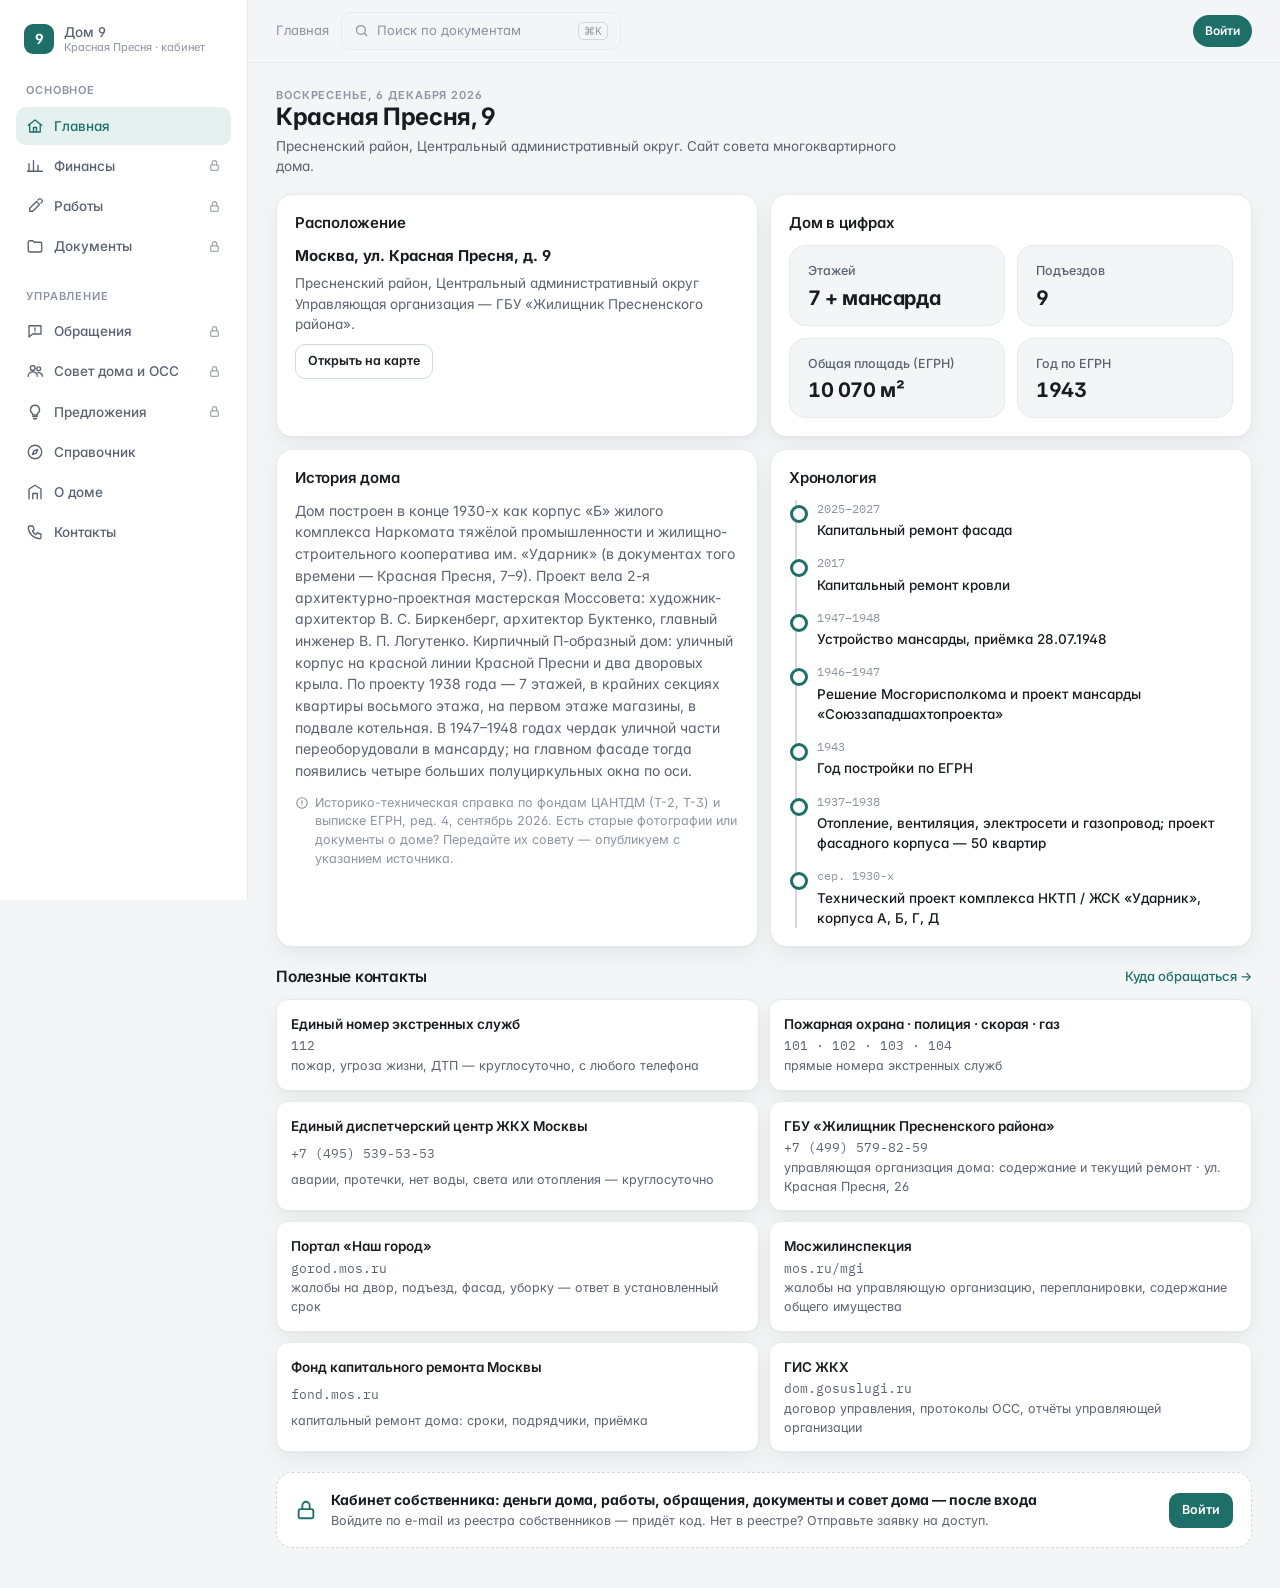
==== commit 43a96f38: "Сайт: site_index_2026-11-19_1436.html" ====
--- a/index.html
+++ b/index.html
@@ -311,6 +311,11 @@
 .side a.lk::after{content:'';width:13px;height:13px;margin-left:auto;background:currentColor;opacity:.55;-webkit-mask:url("data:image/svg+xml,%3Csvg xmlns='http://www.w3.org/2000/svg' viewBox='0 0 24 24' fill='none' stroke='black' stroke-width='2.4' stroke-linecap='round'%3E%3Crect x='5' y='11' width='14' height='10' rx='2'/%3E%3Cpath d='M8 11V7a4 4 0 0 1 8 0v4'/%3E%3C/svg%3E") center/contain no-repeat;mask:url("data:image/svg+xml,%3Csvg xmlns='http://www.w3.org/2000/svg' viewBox='0 0 24 24' fill='none' stroke='black' stroke-width='2.4' stroke-linecap='round'%3E%3Crect x='5' y='11' width='14' height='10' rx='2'/%3E%3Cpath d='M8 11V7a4 4 0 0 1 8 0v4'/%3E%3C/svg%3E") center/contain no-repeat}
 .dock button.lk::after{content:'';position:absolute;top:5px;right:calc(50% - 19px);width:11px;height:11px;background:currentColor;-webkit-mask:url("data:image/svg+xml,%3Csvg xmlns='http://www.w3.org/2000/svg' viewBox='0 0 24 24' fill='none' stroke='black' stroke-width='2.4' stroke-linecap='round'%3E%3Crect x='5' y='11' width='14' height='10' rx='2'/%3E%3Cpath d='M8 11V7a4 4 0 0 1 8 0v4'/%3E%3C/svg%3E") center/contain no-repeat;mask:url("data:image/svg+xml,%3Csvg xmlns='http://www.w3.org/2000/svg' viewBox='0 0 24 24' fill='none' stroke='black' stroke-width='2.4' stroke-linecap='round'%3E%3Crect x='5' y='11' width='14' height='10' rx='2'/%3E%3Cpath d='M8 11V7a4 4 0 0 1 8 0v4'/%3E%3C/svg%3E") center/contain no-repeat}
 .menu button.lk .arr::before{content:'';display:inline-block;margin-right:6px;vertical-align:-1px;opacity:.6;width:11px;height:11px;background:currentColor;-webkit-mask:url("data:image/svg+xml,%3Csvg xmlns='http://www.w3.org/2000/svg' viewBox='0 0 24 24' fill='none' stroke='black' stroke-width='2.4' stroke-linecap='round'%3E%3Crect x='5' y='11' width='14' height='10' rx='2'/%3E%3Cpath d='M8 11V7a4 4 0 0 1 8 0v4'/%3E%3C/svg%3E") center/contain no-repeat;mask:url("data:image/svg+xml,%3Csvg xmlns='http://www.w3.org/2000/svg' viewBox='0 0 24 24' fill='none' stroke='black' stroke-width='2.4' stroke-linecap='round'%3E%3Crect x='5' y='11' width='14' height='10' rx='2'/%3E%3Cpath d='M8 11V7a4 4 0 0 1 8 0v4'/%3E%3C/svg%3E") center/contain no-repeat}
+.vsw{display:flex;align-items:center;gap:8px}.vsw-l{font-size:11.5px;color:var(--fg-3);white-space:nowrap}
+#viewSel{display:none;font:500 12.5px var(--font);padding:6px 10px;border-radius:999px;border:1px solid var(--line-2);background:var(--bg-2);color:var(--fg)}
+@media (max-width:980px){.vsw .seg,.vsw-l{display:none}#viewSel{display:block}}
+.pvb{display:flex;align-items:center;justify-content:center;gap:12px;flex-wrap:wrap;padding:8px 16px;background:var(--warn-soft);color:var(--fg);font-size:13px;border-bottom:1px solid var(--line)}
+.pvb b{font-weight:650}.pvb .btn{background:var(--bg-2)}
 .done.bad{background:var(--crit-soft);color:var(--crit)}
 .role.cta{background:var(--accent);color:#fff;font-weight:600}
 .btn[disabled]{opacity:.7;cursor:progress}
@@ -368,31 +373,65 @@
 .ch-grid{border-collapse:separate;border-spacing:3px;margin:0 auto}
 .ch-grid td,.ch-grid th{padding:0}
 .ch-fl{font:500 11px var(--font-mono);color:var(--fg-3);width:22px;text-align:center}
-.ch-gap{width:18px}.ch-pdiv{width:6px}
+.ch-gap{width:18px}.ch-pdiv0{width:7px}
+.ch-pdiv{width:7px;background:linear-gradient(var(--line-2),var(--line-2)) center/1px 100% no-repeat}
 .ch-cell{position:relative;width:46px;height:34px;border:1px solid transparent;border-radius:8px;font:600 12.5px var(--font);color:var(--fg);cursor:pointer;display:flex;align-items:center;justify-content:center;transition:transform .12s,box-shadow .12s,opacity .12s}
 .ch-cell:hover{transform:translateY(-1px);box-shadow:var(--shadow)}
 .ch-cell.wide{width:auto;min-width:64px;padding:0 10px;height:32px;font-size:12px}
 .ch-cell.c-empty{background:transparent;cursor:default;box-shadow:none;transform:none}
-.c-one{background:var(--accent-soft)}.c-share{background:var(--warn-soft)}.c-gov{background:var(--bg-4)}.c-miss{background:var(--crit-soft);color:var(--crit)}.c-com{background:var(--info-soft)}
+.c-one{background:var(--accent-soft)}.c-share{background:var(--warn-soft)}.c-gov{background:repeating-linear-gradient(135deg,var(--crit-soft) 0 5px,var(--bg-2) 5px 8px);border:1.5px solid var(--crit)!important;color:var(--crit)}
+.c-oi{background:var(--ok-soft);border:1.5px dashed var(--ok)!important;color:var(--ok)}.c-miss{background:var(--crit-soft);color:var(--crit)}.c-com{background:var(--info-soft)}
 .ch-cell.hit{outline:2px solid var(--accent);outline-offset:1px}.ch-cell.dim{opacity:.22}
 .ch-ph{position:absolute;top:4px;right:4px;width:6px;height:6px;border-radius:50%;background:var(--accent)}
 .ch-porch{text-align:center;padding-top:6px!important}.ch-porch b{display:block;font-size:12px}.ch-porch span{font:400 10.5px var(--font-mono);color:var(--fg-3)}
 .ch-legend{display:flex;flex-wrap:wrap;gap:14px;font-size:12px;color:var(--fg-2);margin-bottom:12px}.ch-legend i{display:inline-block;width:12px;height:12px;border-radius:4px;margin-right:6px;vertical-align:-2px}.ch-legend i.ch-dot{width:8px;height:8px;border-radius:50%;background:var(--accent);vertical-align:0}
 .ch-sub{font-size:12px;color:var(--fg-3);margin:16px 0 8px}.ch-nonres{display:flex;flex-wrap:wrap;gap:6px}
-.ch-grp{text-align:center;padding:0 0 6px!important;border-bottom:2px solid var(--line-2)}.ch-grp b{display:block;font-size:12.5px}.ch-grp span{display:block;font-size:11px;color:var(--fg-3);font-weight:500}
-.ch-void,.ch-vd{height:34px;border-radius:8px;background:repeating-linear-gradient(135deg,transparent 0 5px,var(--line) 5px 6px);opacity:.55}
+.ch-grp{text-align:center;padding:0 0 14px!important}.ch-grp b{display:block;font-size:12.5px}.ch-grp span{display:block;font-size:11px;color:var(--fg-3);font-weight:500}
+.ch-void{height:34px}
+td[data-roof]{position:relative}td[data-roof=l1]::before{left:47px!important}td[data-roof=r1]::before{right:47px!important}td[data-roof]::before{content:'';position:absolute;left:-2px;right:-2px;top:-6px;height:3px;border-radius:2px;background:var(--fg)}
+.ch-lg-roof{width:16px!important;height:3px!important;border-radius:2px!important;background:var(--fg-2);vertical-align:3px!important}
+.ch-lg-m{border:1px dashed var(--accent);border-radius:6px 6px 3px 3px!important}.ch-lg-tw{border:1.5px solid var(--accent);border-radius:7px 7px 3px 3px!important}
+.ch-lg-pd{width:1px!important;height:14px!important;border-radius:0!important;background:var(--line-2);margin:0 8px 0 4px!important}
 .ch-vd{display:inline-block;width:14px;height:10px;vertical-align:-1px;border-radius:3px}
-.ch-cell.wide{width:100%;min-width:46px}
-.ch-r-tw .ch-cell{border-radius:14px 14px 6px 6px;border:1.5px solid var(--accent)}
-.ch-r-m .ch-cell{border-radius:12px 12px 6px 6px;border:1px dashed var(--accent)}
+.ch-cell.wide{width:100%;min-width:46px;height:34px}
 .ch-r-tw .ch-void,.ch-r-m .ch-void{background:none}
-.ch-r-b td{padding-top:8px}
+.ch-r-b td{padding-top:0}
 .ch-band{display:flex;flex-wrap:wrap;align-items:center;gap:6px;padding:6px 8px;border-radius:10px;background:var(--bg-3)}.ch-band>span{font-size:11.5px;color:var(--fg-2);margin-right:4px}.ch-band .ch-cell{width:auto;padding:0 10px}
+.ch-multi{display:flex;gap:3px}.ch-multi .ch-cell{flex:1 1 auto;width:auto;min-width:0;padding:0 6px;white-space:nowrap}
+.ch-r-b .ch-cell,.ch-band.one .ch-cell{font-size:11px;line-height:1.1;white-space:normal;text-align:center;padding:0 4px}
+.ch-attic{height:34px;display:grid;place-items:center;border-radius:12px 12px 6px 6px;border:1px dashed var(--line-2);color:var(--fg-3);font-size:11.5px}
 .ch-band.one{padding:0;background:none;display:grid;gap:2px}.ch-band.one>span{font-size:10.5px;color:var(--fg-3);text-align:center}.ch-band.one .ch-cell{width:100%}
 .model-card{padding:0;overflow:hidden}.model-card iframe{display:block;width:100%;height:calc(100dvh - 240px);min-height:520px;border:0;background:var(--bg)}
 .lock{display:flex;align-items:center;gap:14px;padding:16px 18px;border:1px dashed var(--line-2);border-radius:var(--r);background:var(--bg-2)}
 .lock svg{width:22px;height:22px;flex:none;color:var(--accent)}.lock div{display:grid;gap:2px;flex:1}.lock b{font-size:14px}.lock span{font-size:12.5px;color:var(--fg-2)}
 @media (max-width:640px){.lock{flex-wrap:wrap}}
+
+/* ===== Загрузка: верхняя полоса и карточка прогресса ===== */
+#busybar{position:fixed;top:0;left:0;right:0;height:3px;z-index:200;overflow:hidden;opacity:0;transition:opacity .25s;pointer-events:none}
+body.busy #busybar{opacity:1}
+#busybar::before{content:'';position:absolute;top:0;bottom:0;width:30%;background:var(--accent);border-radius:0 3px 3px 0;animation:ldr-run 1.1s ease-in-out infinite}
+@keyframes ldr-run{0%{left:-30%}100%{left:100%}}
+.ldr{max-width:470px;margin:48px auto;padding:26px 24px 22px;background:var(--bg-2);border:1px solid var(--line);border-radius:var(--r);box-shadow:var(--shadow);display:grid;gap:16px}
+.ldr-h{display:flex;align-items:center;gap:14px}
+.ldr-h svg{width:44px;height:44px;flex:none}
+.ldr-h b{display:block;font-size:17px;font-weight:650}
+.ldr-h span{display:block;font-size:12.5px;color:var(--fg-2);margin-top:2px}
+.ldr-bar{position:relative;height:8px;border-radius:99px;background:var(--bg-3);overflow:hidden}
+.ldr-bar i{position:absolute;left:0;top:0;bottom:0;width:0;border-radius:99px;background:var(--accent);transition:width .3s ease}
+.ldr-bar.ind i{width:30%!important;animation:ldr-run 1.2s ease-in-out infinite}
+.ldr-meta{display:flex;justify-content:space-between;gap:10px;font:500 12px var(--font-mono);color:var(--fg-2);margin-top:-8px}
+.ldr-steps{list-style:none;margin:0;padding:0;display:grid;gap:9px}
+.ldr-steps li{display:flex;align-items:center;gap:10px;font-size:13.5px;color:var(--fg-3)}
+.ldr-steps li::before{content:'';width:16px;height:16px;flex:none;border-radius:50%;border:2px solid var(--line-2);box-sizing:border-box}
+.ldr-steps li.s-run{color:var(--fg);font-weight:600}
+.ldr-steps li.s-run::before{border-color:var(--accent);border-right-color:transparent;animation:ldr-spin .8s linear infinite}
+.ldr-steps li.s-done{color:var(--fg-2)}
+.ldr-steps li.s-done::before{border:none;background:var(--accent) url("data:image/svg+xml,%3Csvg xmlns='http://www.w3.org/2000/svg' viewBox='0 0 16 16' fill='none' stroke='white' stroke-width='2.4' stroke-linecap='round' stroke-linejoin='round'%3E%3Cpath d='m4.5 8.3 2.3 2.2 4.7-5'/%3E%3C/svg%3E") center/16px no-repeat}
+.ldr-steps li.s-fail{color:var(--crit)}.ldr-steps li.s-fail::before{border-color:var(--crit)}
+.ldr-steps li small{margin-left:auto;font:500 11.5px var(--font-mono);color:var(--fg-3)}
+.ldr-note{font-size:12.5px;color:var(--fg-2);margin:0;min-height:1em}
+@keyframes ldr-spin{to{transform:rotate(360deg)}}
+@media (prefers-reduced-motion:reduce){#busybar::before,.ldr-bar.ind i,.ldr-steps li.s-run::before{animation:none}.ldr-bar.ind i{width:100%!important;opacity:.35}}
 </style>
 
 <div class="app">
@@ -405,7 +444,7 @@
     <a href="#docs" data-nav="docs"><svg viewBox="0 0 24 24"><path d="M3 7a2 2 0 0 1 2-2h4l2 2h8a2 2 0 0 1 2 2v9a2 2 0 0 1-2 2H5a2 2 0 0 1-2-2z"/></svg>Документы</a>
   </div>
   <div class="grp"><span class="eyebrow">Управление</span>
-    <a href="#more/appeals" data-nav="more/appeals"><svg viewBox="0 0 24 24"><path d="M4 5h16v11H9l-5 4z"/><path d="M12 8v3M12 13.5h.01"/></svg>Обращения<span class="cnt" id="cntAppeals"></span></a>
+    <a href="#more/appeals" data-nav="more/appeals"><svg viewBox="0 0 24 24"><path d="M4 5h16v11H9l-5 4z"/><path d="M12 8v3M12 13.5h.01"/></svg>Обращения<span class="cnt" id="cntAppeals" hidden></span></a>
     <a href="#more/council" data-nav="more/council"><svg viewBox="0 0 24 24"><circle cx="9" cy="8" r="3.2"/><path d="M3 19a6 6 0 0 1 12 0"/><circle cx="17" cy="9" r="2.5"/><path d="M15.5 14.5A5 5 0 0 1 22 19"/></svg>Совет дома и ОСС</a>
     <a href="#more/ideas" data-nav="more/ideas"><svg viewBox="0 0 24 24"><path d="M9 18h6M10 21h4"/><path d="M12 3a6 6 0 0 0-4 10.5c.7.6 1 1.3 1 2.5h6c0-1.2.3-1.9 1-2.5A6 6 0 0 0 12 3z"/></svg>Предложения</a>
     <a href="#more/directory" data-nav="more/directory"><svg viewBox="0 0 24 24"><circle cx="12" cy="12" r="9"/><path d="m15.5 8.5-2 5-5 2 2-5z"/></svg>Справочник</a>
@@ -428,11 +467,13 @@
     <span class="crumbs" id="crumbs">Главная</span>
     <div class="top-search" data-go="docs"><svg viewBox="0 0 24 24" fill="none" stroke="currentColor" stroke-width="2" stroke-linecap="round"><circle cx="11" cy="11" r="7"/><path d="m20 20-3.5-3.5"/></svg>Поиск по документам<kbd>⌘K</kbd></div>
     <div class="user">
+      <div class="vsw" id="viewSw" hidden><span class="vsw-l">Смотреть как</span><div class="seg" id="viewSeg"></div><select id="viewSel" aria-label="Смотреть сайт как"></select></div>
       <button class="role" id="roleBtn" title="Вход и роль"><span class="long" id="roleLong"></span><span id="roleName">Войти</span></button>
       <span class="avatar" id="avatar" hidden></span>
     </div>
   </div>
 </header>
+<div class="pvb" id="pvBanner" hidden><span id="pvText"></span><button class="btn btn-sm" id="pvBack">Вернуться к своему виду</button></div>
 <main id="view" aria-live="polite"></main>
 </div>
 </div>
@@ -452,6 +493,7 @@
   <div id="sheetBody"></div>
 </div>
 <div class="toast" id="toast"></div>
+<div id="busybar" aria-hidden="true"></div>
 
 <script>
 (function(){
@@ -995,10 +1037,10 @@
 const CH={f:'all',q:'',tab:'board'};
 function chUnit(id){return CHESS&&id!=null?CHESS.units[String(id)]:null;}
 function chContacts(id){return (CHESS&&CHESS.contacts[String(id)])||[];}
-function chCls(id){if(id==null)return 'c-empty';const u=chUnit(id);if(!u)return 'c-miss';if(u.kind!=='жилое')return 'c-com';
-  if(u.owners.some(o=>/Департамент|государств|город Москва/i.test(o.form+o.name)))return 'c-gov';if(new Set(u.owners.map(o=>o.name)).size>1)return 'c-share';return 'c-one';}
+function chCls(id){if(id==null)return 'c-empty';const u=chUnit(id);if(!u)return 'c-miss';if(u.kind==='общее имущество')return 'c-oi';
+  if(u.owners.some(o=>/Департамент|государств|город Москва/i.test(o.form+o.name)))return 'c-gov';if(u.kind!=='жилое')return 'c-com';if(new Set(u.owners.map(o=>o.name)).size>1)return 'c-share';return 'c-one';}
 function chMatch(id){if(id==null)return false;const u=chUnit(id);
-  if(CH.f==='share'&&chCls(id)!=='c-share')return false;if(CH.f==='gov'&&chCls(id)!=='c-gov')return false;if(CH.f==='one'&&chCls(id)!=='c-one')return false;if(CH.f==='cont'&&!chContacts(id).length)return false;
+  if(CH.f==='share'&&chCls(id)!=='c-share')return false;if(CH.f==='gov'&&chCls(id)!=='c-gov')return false;if(CH.f==='oi'&&chCls(id)!=='c-oi')return false;if(CH.f==='one'&&chCls(id)!=='c-one')return false;if(CH.f==='cont'&&!chContacts(id).length)return false;
   if(!CH.q)return true;const q=CH.q.toLowerCase(),qd=q.replace(/\D/g,'');
   if(String(id).toLowerCase()===q||String(id).toLowerCase().startsWith(q))return true;
   if(u&&u.owners.some(o=>o.name.toLowerCase().includes(q)))return true;
@@ -1008,25 +1050,34 @@
   const u=chUnit(id);const hasC=chContacts(id).length;const lb=chLbl(id);
   return `<button class="ch-cell ${extra||''} ${chCls(id)} ${hit?'hit':''} ${dim?'dim':''}" data-apt="${esc(id)}" title="${esc((lb?lb+' · ':'')+(u?id+' · '+u.area+' м² · '+u.owners.map(o=>o.name).join(', '):id+' · нет в реестре'))}">${esc((CHESS.board&&CHESS.board.show&&CHESS.board.show[String(id)])||id)}${hasC?'<i class="ch-ph"></i>':''}</button>`;}
 function chCell(id,cs){if(id==null)return '<td><div class="ch-cell c-empty"></div></td>';return `<td${cs?' colspan="'+cs+'"':''}>${chBtn(id,cs?'wide':'')}</td>`;}
-function chBoard2(){const B=CHESS.board,P=CHESS.porch,G=B.groups;const LN={'Б':'башня','М':'манс.','П':'подв.'};
+function chBoard2(){const B=CHESS.board,P=CHESS.porch,G=B.groups;const LN={'Б':'башня','М':'манс.','П':'подв.'},RN=Object.assign({},LN,B.rightNames||{});
   const spanAt=(lv,pp)=>B.spans.find(s=>s.lv===lv&&s.porches.includes(pp));
-  const w=g=>g.porches.length*3-1;
+  const w=g=>g.porches.length*3-1;const roof=B.roof||{};
+  const PD='<td class="ch-pdiv"></td>';
   let h='<tr><th></th>'+G.map((g,gi)=>(gi?'<td class="ch-gap"></td>':'')+`<td colspan="${w(g)}" class="ch-grp"><b>${esc(g.name)}</b><span>${esc(g.note)}</span></td>`).join('')+'<th></th></tr>';
-  B.levels.forEach(L=>{const lv=L.k;const full=B.spans.find(s=>s.lv===lv&&s.porches.length===G.reduce((n,g)=>n+g.porches.length,0));
+  B.levels.forEach(L=>{const lv=L.k;
     const cls=lv==='Б'?'ch-r-tw':lv==='М'?'ch-r-m':lv==='П'?'ch-r-b':'';
     h+=`<tr class="${cls}"><th class="ch-fl" title="${esc(L.name)}">${LN[lv]||lv}</th>`;
-    if(full){h+=`<td colspan="${G.reduce((n,g)=>n+w(g),0)+G.length-1}"><div class="ch-band"><span>${esc(full.label)}</span>${full.ids.map(id=>chBtn(id,'wide')).join('')}</div></td>`;}
-    else G.forEach((g,gi)=>{if(gi)h+='<td class="ch-gap"></td>';let i=0;
-      while(i<g.porches.length){const pp=g.porches[i];if(i)h+='<td class="ch-pdiv"></td>';
+    G.forEach((g,gi)=>{if(gi)h+='<td class="ch-gap"></td>';let seg='';
+      const cu=B.custom&&B.custom[lv]&&B.custom[lv][String(gi)];
+      let cuRoof=false;
+      if(cu){const isR=roof[String(gi)]===lv;cuRoof=isR;cu.forEach(x=>{let td=x.id!=null?chCell(x.id,x.cs>1?x.cs:0).replace('<button class="ch-cell ','<button class="ch-cell wide '):x.ids?`<td colspan="${x.cs}"><div class="ch-multi">${x.ids.map(id=>chBtn(id,'wide')).join('')}</div></td>`:(x.cs===1?PD:`<td colspan="${x.cs}"></td>`);
+        if(isR&&x.roof!=='none')td=td.replace(/^<td/,'<td data-roof'+(x.roof?'="'+x.roof+'"':''));seg+=td;});}
+      else{let i=0;
+      while(i<g.porches.length){const pp=g.porches[i];if(i)seg+=PD;
         const sp=spanAt(lv,pp);
-        if(sp){const n=sp.porches.filter(x=>g.porches.includes(x)).length;h+=`<td colspan="${n*3-1}"><div class="ch-band one">${chBtn(sp.id,'wide')}<span>${esc(sp.label)}</span></div></td>`;i+=n;continue;}
+        if(sp){const n=sp.porches.filter(x=>g.porches.includes(x)).length;seg+=sp.id?`<td colspan="${n*3-1}"><div class="ch-band one">${chBtn(sp.id,'wide')}</div></td>`:`<td colspan="${n*3-1}"><div class="ch-attic">${esc(sp.label||'')}</div></td>`;i+=n;continue;}
         const a=(P[String(pp)]||{})[lv];
-        if(!a||!a.length)h+='<td colspan="2"><div class="ch-void"></div></td>';
-        else if(a.length===1)h+=chCell(a[0],2);
-        else a.forEach(id=>h+=chCell(id));
-        i++;}});
-    h+=`<th class="ch-fl">${LN[lv]||lv}</th></tr>`;});
-  h+='<tr><th></th>';G.forEach((g,gi)=>{if(gi)h+='<td class="ch-gap"></td>';g.porches.forEach((pp,pi)=>{if(pi)h+='<td class="ch-pdiv"></td>';const r=CHESS.porch_ranges[String(pp)]||['',''];h+=`<td colspan="2" class="ch-porch"><b>П${pp}</b><span>${r[0]}–${r[1]}</span></td>`;});});h+='<th></th></tr>';
+        if(!a||!a.length)seg+='<td colspan="2"><div class="ch-void"></div></td>';
+        else if(a.length===1)seg+=chCell(a[0],2);
+        else a.forEach(id=>seg+=chCell(id));
+        i++;}}
+      if(lv==='Б'||!/<button/.test(seg))seg=seg.replace(/ch-pdiv/g,'ch-pdiv0');
+      if(roof[String(gi)]===lv&&!cuRoof)seg=seg.replace(/<td(?=[ >])/g,'<td data-roof');
+      else if(lv==='Б')seg=seg.replace(/<td((?:(?!<td).)*?<button)/g,'<td data-roof$1');
+      h+=seg;});
+    h+=`<th class="ch-fl" title="${esc(L.name)}">${RN[lv]||lv}</th></tr>`;});
+  h+='<tr><th></th>';G.forEach((g,gi)=>{if(gi)h+='<td class="ch-gap"></td>';g.porches.forEach((pp,pi)=>{if(pi)h+=PD;const r=CHESS.porch_ranges[String(pp)]||['',''];h+=`<td colspan="2" class="ch-porch"><b>П${pp}</b><span>${r[0]}–${r[1]}</span></td>`;});});h+='<th></th></tr>';
   return `<div class="ch-scroll"><table class="ch-grid">${h}</table></div>`;}
 function chBoard(){if(CHESS.board)return chBoard2();const P=CHESS.porch;const groups=[[9,8],[6,5,4,7],[3,2,1]];let h='';
   for(let fl=8;fl>=1;fl--){h+=`<tr><th class="ch-fl">${fl}</th>`;groups.forEach((g,gi)=>{if(gi)h+='<td class="ch-gap"></td>';g.forEach((pp,pi)=>{if(pi)h+='<td class="ch-pdiv"></td>';const pair=(P[String(pp)]||{})[String(fl)]||[null,null];pair.forEach(id=>h+=chCell(id));});});h+=`<th class="ch-fl">${fl}</th></tr>`;}
@@ -1041,8 +1092,8 @@
   <div class="grid g4 keep2"><div class="tile"><span class="l">Жилых в реестре</span><span class="v">${liv}</span></div><div class="tile"><span class="l">Нежилых</span><span class="v">${nr}</span></div><div class="tile"><span class="l">Квартир с контактами</span><span class="v">${ca}</span></div><div class="tile"><span class="l">Контактов всего</span><span class="v">${nc}</span></div></div>
   <div class="seg" id="chTabs" style="margin-top:14px"><button data-t="board" class="${CH.tab==='board'?'on':''}">Шахматка</button><button data-t="events" class="${CH.tab==='events'?'on':''}">Хронология собственников</button></div>
   ${CH.tab==='board'?`<div class="search" style="margin-top:12px"><svg viewBox="0 0 24 24" fill="none" stroke="currentColor" stroke-width="2" stroke-linecap="round"><circle cx="11" cy="11" r="7"/><path d="m20 20-3.5-3.5"/></svg><input id="chQ" type="search" placeholder="Квартира, ФИО, телефон, e-mail…" value="${esc(CH.q)}" autocomplete="off"></div>
-  <div class="filters" id="chF">${[['all','Все'],['one','Один собственник'],['share','Долевые'],['gov','Город'],['cont','С контактами']].map(f=>`<button data-f="${f[0]}" class="${CH.f===f[0]?'on':''}">${f[1]}</button>`).join('')}</div>
-  <div class="card" style="margin-top:12px"><div class="ch-legend"><span><i class="c-one"></i>один собственник</span><span><i class="c-share"></i>несколько</span><span><i class="c-gov"></i>город</span><span><i class="c-miss"></i>нет в реестре</span><span><i class="ch-dot"></i>есть контакт</span>${CHESS.board?'<span><i class="ch-vd"></i>нет этажа</span>':''}</div>${chBoard()}
+  <div class="filters" id="chF">${[['all','Все'],['one','Один собственник'],['share','Долевые'],['gov','Город Москва'],['oi','Общее имущество'],['cont','С контактами']].map(f=>`<button data-f="${f[0]}" class="${CH.f===f[0]?'on':''}">${f[1]}</button>`).join('')}</div>
+  <div class="card" style="margin-top:12px">${chBoard()}<div class="ch-legend" style="margin:14px 0 0"><span><i class="c-one"></i>один собственник</span><span><i class="c-share"></i>несколько</span><span><i class="c-com"></i>нежилое частное</span><span><i class="c-gov"></i>г. Москва</span><span><i class="c-oi"></i>общее имущество</span><span><i class="c-miss"></i>нет в реестре</span><span><i class="ch-dot"></i>есть контакт</span></div>
     ${CHESS.board?'':`<div class="ch-sub">Нежилые помещения и надстройка</div>`}<div class="ch-nonres" ${CHESS.board?'hidden':''}>${CHESS.nonres.concat(CHESS.units['127']?['127']:[]).map(id=>{const on=(CH.q||CH.f!=='all');return `<button class="ch-cell wide ${chCls(id)} ${on&&chMatch(id)?'hit':''} ${on&&!chMatch(id)?'dim':''}" data-apt="${esc(id)}">${esc(id)}${chContacts(id).length?'<i class="ch-ph"></i>':''}</button>`;}).join('')}</div>
     ${others.length?`<div class="ch-sub">Контакты без квартиры</div><div class="rows">${others.map(k=>chContacts(k).map(c=>`<div class="row" style="cursor:default"><span class="t">${esc(c.name)}</span><span class="chip plain">${esc(k)}</span><span class="d">${c.phone?`<a href="tel:${esc(String(c.phone).replace(/[^+\d]/g,''))}">${esc(c.phone)}</a>`:''} ${esc(c.role||'')}</span></div>`).join('')).join('')}</div>`:''}
     <p class="note" style="margin-top:12px">${infoIcon}<span>${esc(CHESS.meta.layout_note||'')}</span></p></div>`
@@ -1070,24 +1121,73 @@
 
 /* ================= API ================= */
 const NET_ERR='Нет связи с сервером кабинета. Проверьте интернет и нажмите ещё раз. Если в рабочей сети или VPN — попробуйте с телефона через мобильный интернет.';
-async function api(action,payload){
+let BUSY=0;function busy(d){BUSY=Math.max(0,BUSY+d);document.body.classList.toggle('busy',BUSY>0);}
+/* Чтение ответа с подсчётом байт: onProg(получено, ожидается, этап) */
+async function readBody(r,onProg,expect){
+  if(!onProg||!r.body||!r.body.getReader)return await r.text();
+  const rd=r.body.getReader(),parts=[];let n=0;const total=+(r.headers.get('content-length')||0)||expect||0;
+  onProg(0,total,'dl');
+  for(;;){const {done,value}=await rd.read();if(done)break;parts.push(value);n+=value.length;onProg(n,total,'dl');}
+  const all=new Uint8Array(n);let o=0;parts.forEach(p=>{all.set(p,o);o+=p.length;});
+  return new TextDecoder('utf-8').decode(all);
+}
+async function api(action,payload,onProg,expect){
   if(!API)throw new Error('Сервер кабинета ещё не подключён');
   const body=JSON.stringify(Object.assign({action,token:AUTH&&AUTH.token},payload||{}));
-  let r,j;
+  let r,j;busy(1);
+  try{
   for(let i=0;i<2;i++){
     try{r=await fetch(API,{method:'POST',headers:{'Content-Type':'text/plain;charset=utf-8'},body,redirect:'follow'});break;}
-    catch(e){if(i===1)throw new Error(NET_ERR);await new Promise(ok=>setTimeout(ok,1500));}
+    catch(e){if(i===1)throw new Error(NET_ERR);if(onProg)onProg(0,0,'retry');await new Promise(ok=>setTimeout(ok,1500));}
   }
-  try{j=await r.json();}catch(e){throw new Error('Сервер кабинета ответил не так, как ожидалось. Обновите страницу через минуту; если повторится — напишите председателю.');}
+  let txt;try{txt=await readBody(r,onProg,expect);}catch(e){throw new Error(NET_ERR);}
+  try{j=JSON.parse(txt);}catch(e){throw new Error('Сервер кабинета ответил не так, как ожидалось. Обновите страницу через минуту; если повторится — напишите председателю.');}
+  if(onProg)onProg(txt.length,txt.length,'parsed');
+  }finally{busy(-1);}
   if(!j.ok)throw new Error(j.error||'Ошибка сервера');
   if(j.renew&&AUTH){AUTH.token=j.renew;setSession(AUTH);}
   return j;
 }
 function setSession(a){AUTH=a;try{a?localStorage.setItem(SESSION_KEY,JSON.stringify(a)):localStorage.removeItem(SESSION_KEY);}catch(e){}}
-async function loadClosed(){
+/* ===== Карточка загрузки: этапы, полоса, байты и время ===== */
+const HOUSE_ICO='<svg viewBox="0 0 64 64" aria-hidden="true"><path fill="var(--accent)" d="M32 2.5 1.6 29.3c-1.5 1.3-.6 3.7 1.4 3.7H8v26a3 3 0 0 0 3 3h42a3 3 0 0 0 3-3V33h5c2 0 2.9-2.4 1.4-3.7z"/><text x="32" y="56" text-anchor="middle" font-family="Inter,Arial,sans-serif" font-weight="800" font-size="30" fill="#fff">9</text></svg>';
+const fmtMB=b=>(b/1048576).toFixed(b<1048576?2:1).replace('.',',')+' МБ';
+function loader(title,sub,steps){
+  view.innerHTML=`<div class="view"><div class="ldr" role="status" aria-live="polite"><div class="ldr-h">${HOUSE_ICO}<div><b>${esc(title)}</b><span>${esc(sub)}</span></div></div>
+    <div class="ldr-bar ind" id="ldrBar"><i></i></div><div class="ldr-meta"><span id="ldrL">Подключаемся…</span><span id="ldrR"></span></div>
+    <ul class="ldr-steps">${steps.map((t,i)=>`<li id="ldrS${i}">${esc(t)}<small></small></li>`).join('')}</ul><p class="ldr-note" id="ldrN"></p></div></div>`;
+  const t0=Date.now();let tick=null,stage=-1,w=0;
+  const L={
+    step(i,st,extra){const li=$('#ldrS'+i);if(!li)return;li.className='s-'+st;if(extra!=null)li.querySelector('small').textContent=extra;if(st==='run')stage=i;},
+    bar(f){const b=$('#ldrBar');if(!b)return;if(f==null){b.classList.add('ind');return;}b.classList.remove('ind');w=Math.max(w,Math.min(1,f));b.firstElementChild.style.width=(w*100).toFixed(1)+'%';$('#ldrR').textContent=Math.round(w*100)+' %';},
+    left(t){const e=$('#ldrL');if(e)e.textContent=t;},
+    note(t){const e=$('#ldrN');if(e)e.textContent=t||'';},
+    wait(label,usual){clearInterval(tick);const s0=Date.now();const up=()=>{const sec=Math.round((Date.now()-s0)/1000);L.left(label+(sec?' · '+sec+' с':''));
+        $('#ldrR').textContent=usual?'обычно до '+usual+' с':'';if(usual&&sec>usual*1.6)L.note('Сервер отвечает дольше обычного. Подождите ещё немного — страница откроется сама.');};up();tick=setInterval(up,1000);},
+    stop(){clearInterval(tick);},
+    elapsed(){return Date.now()-t0;}
+  };
+  return L;
+}
+function rememberN(k,v){try{localStorage.setItem('dom9.'+k,String(Math.round(v)));}catch(e){}}
+function recallN(k,d){try{return +(localStorage.getItem('dom9.'+k)||0)||d;}catch(e){return d;}}
+async function loadClosed(L,si){
   if(!AUTH)return;
-  try{const j=await api('data');applyData(j.data);if(j.user)AUTH=Object.assign(AUTH,j.user);recompute();}
-  catch(e){if(/сесси|token|Сесси/i.test(e.message)){setSession(null);toast('Сессия истекла — войдите снова');}}
+  const role=AUTH.role||'owner',kS='sz.'+role,kT='tm.'+role;const expect=recallN(kS,role==='owner'?120000:260000),usual=Math.max(4,Math.ceil(recallN(kT,6000)/1000));
+  const t0=Date.now();
+  if(L){L.step(si,'run');L.bar(null);L.wait('Сервер собирает данные',usual);}
+  try{
+    const j=await api('data',null,L?(n,tot,ph)=>{
+      if(ph==='retry'){L.note('Связь прервалась — пробуем ещё раз…');return;}
+      if(ph==='dl'){L.stop();const f=tot?Math.min(n/tot,0.98):0;L.bar(0.35+0.6*f);L.left('Получено '+fmtMB(n)+(tot?' из ~'+fmtMB(tot):''));}
+      if(ph==='parsed'){rememberN(kS,n);}
+    }:null,expect);
+    rememberN(kT,Date.now()-t0);
+    applyData(j.data);if(j.user)AUTH=Object.assign(AUTH,j.user);recompute();
+    if(L){L.stop();L.step(si,'done',((Date.now()-t0)/1000).toFixed(1).replace('.',',')+' с');if(isCouncil()&&$('#ldrS'+(si+1))){L.step(si+1,'done',CHESS?Object.keys(CHESS.units).length+' пом.':'');}L.bar(1);L.left('Готово');}
+  }
+  catch(e){if(L){L.stop();L.step(si,'fail');L.note(e.message);}
+    if(/сесси|token|Сесси/i.test(e.message)){setSession(null);toast('Сессия истекла — войдите снова');}}
 }
 function openLogin(){openSheet(`<p class="eyebrow">Кабинет собственника</p><h2>Вход</h2>${loginForm()}`);bindLogin();}
 function bindLogin(){
@@ -1105,7 +1205,7 @@
     try{
       if(stage==='email'){const j=await api('login',{email});try{localStorage.setItem('dom9.lastEmail',email);}catch(e){}stage='code';$('#lfCodeF').hidden=false;if(j.needPin)$('#lfPinF').hidden=false;$('#lfEmail').readOnly=true;btn.textContent='Войти';$('#lfBack').hidden=false;$('#lfAccess').hidden=true;msg('Код отправлен на '+email+'. Он действует 10 минут. Нет письма за 2 минуты — проверьте «Спам» или нажмите «Другой e-mail».');$('#lfCode').focus();}
       else{const code=$('#lfCode').value.trim();if(code.length!==6){btn.textContent=label;msg('Введите 6 цифр из письма.',true);return;}
-        const j=await api('verify',{email,code,pin:$('#lfPin').value});setSession(j.session);closeSheet();await loadClosed();render(state.route||'home');updateTop();toast('Готово: вы вошли как '+ROLE_RU[AUTH.role]);}
+        const j=await api('verify',{email,code,pin:$('#lfPin').value});setSession(j.session);closeSheet();const L=loader('Открываем кабинет','Вход выполнен — загружаем данные дома',['Вход по коду','Финансы, работы, обращения, документы'].concat(/council|admin/.test(j.session.role)?['Совет: шахматка, контакты, проекты писем']:[]));L.step(0,'done');L.bar(0.3);await loadClosed(L,1);render(state.route||'home');updateTop();toast('Готово: вы вошли как '+ROLE_RU[AUTH.role]);}
     }catch(err){btn.textContent=label;msg(err.message,true);}finally{btn.disabled=false;}});
 }
 
@@ -1235,24 +1335,35 @@
 /* ================= ROLE, TOAST, SCROLL ================= */
 function updateTop(){
   const pv=AUTH&&state.preview&&state.preview!=='self'&&realRole()!=='owner';$('#roleName').textContent=AUTH?(pv?ROLE_RU[viewRole()]:''):'Войти';$('#roleLong').textContent=pv?'Просмотр: ':'';
-  $('#roleBtn').hidden=!!AUTH&&!pv;$('#roleBtn').classList.toggle('cta',!AUTH);$('#roleBtn').title=AUTH?'Вернуться к своей роли':'Вход для собственников';
+  const adm=realRole()==='admin';const cur=state.preview||'self';
+  const sw=$('#viewSw');if(sw){sw.hidden=!adm;if(adm){const V=VIEWS;$('#viewSeg').innerHTML=V.map(v=>`<button data-view="${v[0]}" class="${cur===v[0]?'on':''}" title="${v[1]}">${v[1]}</button>`).join('');$('#viewSel').innerHTML=V.map(v=>`<option value="${v[0]}" ${cur===v[0]?'selected':''}>${v[1]}</option>`).join('');}}
+  const pb=$('#pvBanner');if(pb){const on=adm&&cur!=='self';pb.hidden=!on;if(on){const D={council:'видно всё, кроме администрирования',owner:'видны финансы, работы, обращения и документы; шахматка, контакты и проекты писем скрыты',guest:'без входа: только общие сведения о доме'};$('#pvText').innerHTML='Вы смотрите сайт как <b>'+esc(ROLE_RU[cur])+'</b> — '+esc(D[cur]||'');}}
+  $('#roleBtn').hidden=!!AUTH&&(!pv||adm);$('#roleBtn').classList.toggle('cta',!AUTH);$('#roleBtn').title=AUTH?'Вернуться к своей роли':'Вход для собственников';
   document.querySelectorAll('.side a[data-nav],.dock button[data-go]').forEach(x=>{const r=x.dataset.nav||x.dataset.go;const lk=!isOwner()&&!!GUEST_LOCKED[r];x.classList.toggle('lk',lk);if(lk)x.title='Доступно собственникам после входа';else x.removeAttribute('title');});
   const hp=document.querySelector('.side .help');if(hp)hp.hidden=!AUTH;const pl=document.querySelector('.side a[data-nav="more/profile"]');if(pl)pl.hidden=!AUTH;
-  const al=$('#admLink');if(al)al.hidden=!isAdmin();
+  const al=$('#admLink');if(al)al.hidden=!isAdmin()||(state.preview&&state.preview!=='self');
   document.querySelectorAll('.cnl').forEach(x=>x.hidden=!isCouncil());
   $('#roleBtn').classList.toggle('on',!!AUTH);const av=$('#avatar');
   if(AUTH){av.hidden=false;const n=(AUTH.name||AUTH.email||'?').split(/\s+/);av.textContent=(n[0][0]+(n[1]?n[1][0]:'')).toUpperCase();av.title=(AUTH.name||AUTH.email)+(AUTH.flat?' · кв. '+AUTH.flat:'');}else{av.hidden=true;}
 }
+const VIEWS=[['self','Администратор','Я'],['council','Совет дома','Совет'],['owner','Собственник','Собств.'],['guest','Гость','Гость']];
+function setView(v){state.preview=v;save();updateTop();render(current||'home');toast(v==='self'?'Обычный вид администратора':'Вид: '+ROLE_RU[v]);}
+$('#viewSeg').addEventListener('click',e=>{const b=e.target.closest('[data-view]');if(b)setView(b.dataset.view);});
+$('#viewSel').addEventListener('change',e=>setView(e.target.value));
+$('#pvBack').addEventListener('click',()=>setView('self'));
 $('#roleBtn').addEventListener('click',()=>{if(!AUTH){openLogin();}else{state.preview='self';save();updateTop();render(current||'home');toast('Обычный режим');}});
 $('#avatar').addEventListener('click',()=>go('more/profile'));$('#avatar').style.cursor='pointer';
 let tt;function toast(m){const t=$('#toast');t.textContent=m;t.classList.add('on');clearTimeout(tt);tt=setTimeout(()=>t.classList.remove('on'),1800);}
 /* ================= ЗАГРУЗКА: публичные данные → закрытые (по сессии) ================= */
 (async()=>{
-  view.innerHTML='<div class="view"><p class="muted" style="padding:40px 0">Загрузка данных дома…</p></div>';
-  try{const r=await fetch('data/public.json?v='+Date.now(),{cache:'no-store'});applyData(await r.json());}catch(e){view.innerHTML='<div class="view"><p class="muted" style="padding:40px 0">Не удалось загрузить данные. Обновите страницу.</p></div>';return;}
+  const cnl=AUTH&&/council|admin/.test(AUTH.role||'');
+  const L=loader(AUTH?'Открываем кабинет':'Открываем сайт дома',AUTH?(AUTH.name?AUTH.name+' · ':'')+'данные приходят с сервера кабинета':'Красная Пресня, 9',['Общие сведения о доме'].concat(AUTH?['Финансы, работы, обращения, документы']:[]).concat(cnl?['Совет: шахматка, контакты, проекты писем']:[]));
+  updateTop();L.step(0,'run');L.bar(0.05);L.left('Загружаем общие сведения');
+  try{const r=await fetch('data/public.json?v='+Date.now(),{cache:'no-store'});applyData(await r.json());}catch(e){L.step(0,'fail');L.note('Не удалось загрузить данные. Проверьте интернет и обновите страницу.');return;}
+  L.step(0,'done');L.bar(AUTH?0.3:1);
   if(!API&&window.DOM9_API)API=window.DOM9_API;
   recompute();
-  if(AUTH)await loadClosed();
+  if(AUTH)await loadClosed(L,1);
   {const ca=$('#cntAppeals');const n=isOwner()?APPEALS.filter(a=>a.st==='warn'||a.st==='crit').length:0;ca.textContent=n||'';ca.hidden=!n;}
   updateTop();
   render(location.hash.slice(1)||'home');
